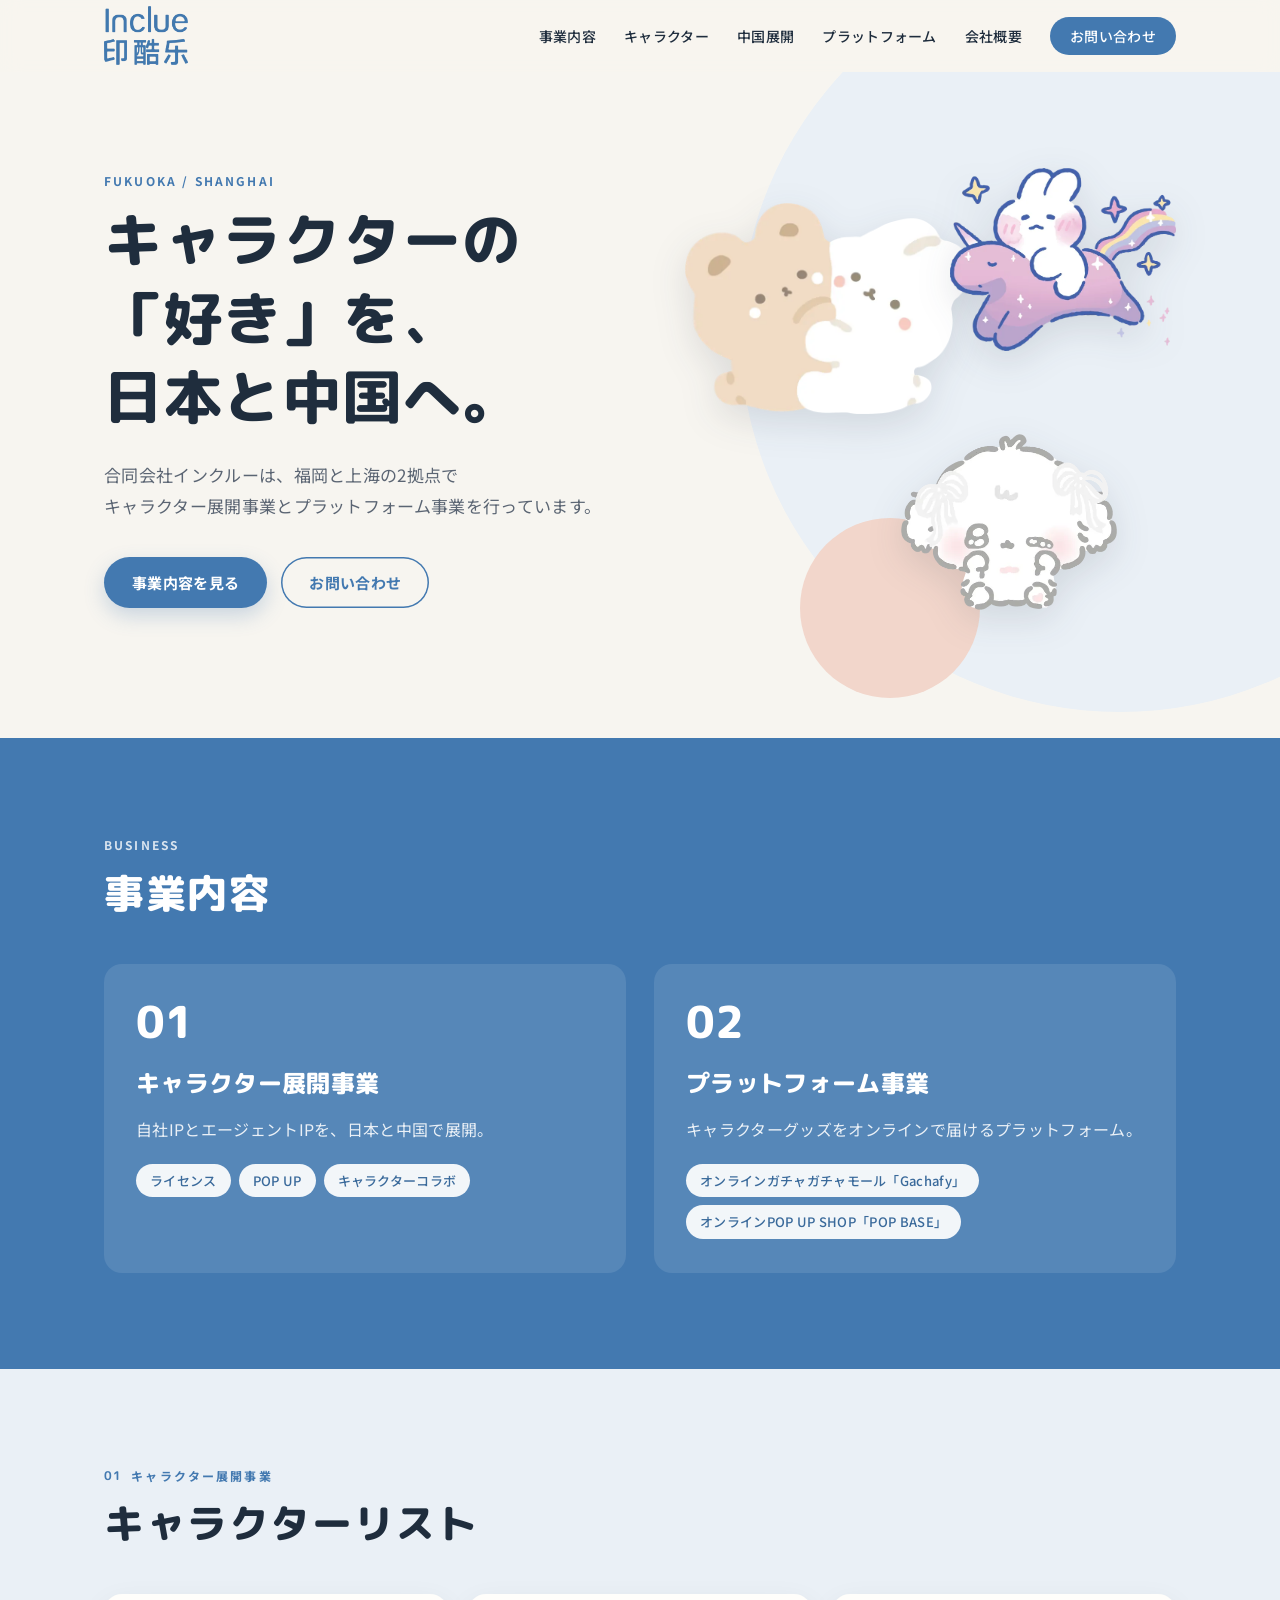
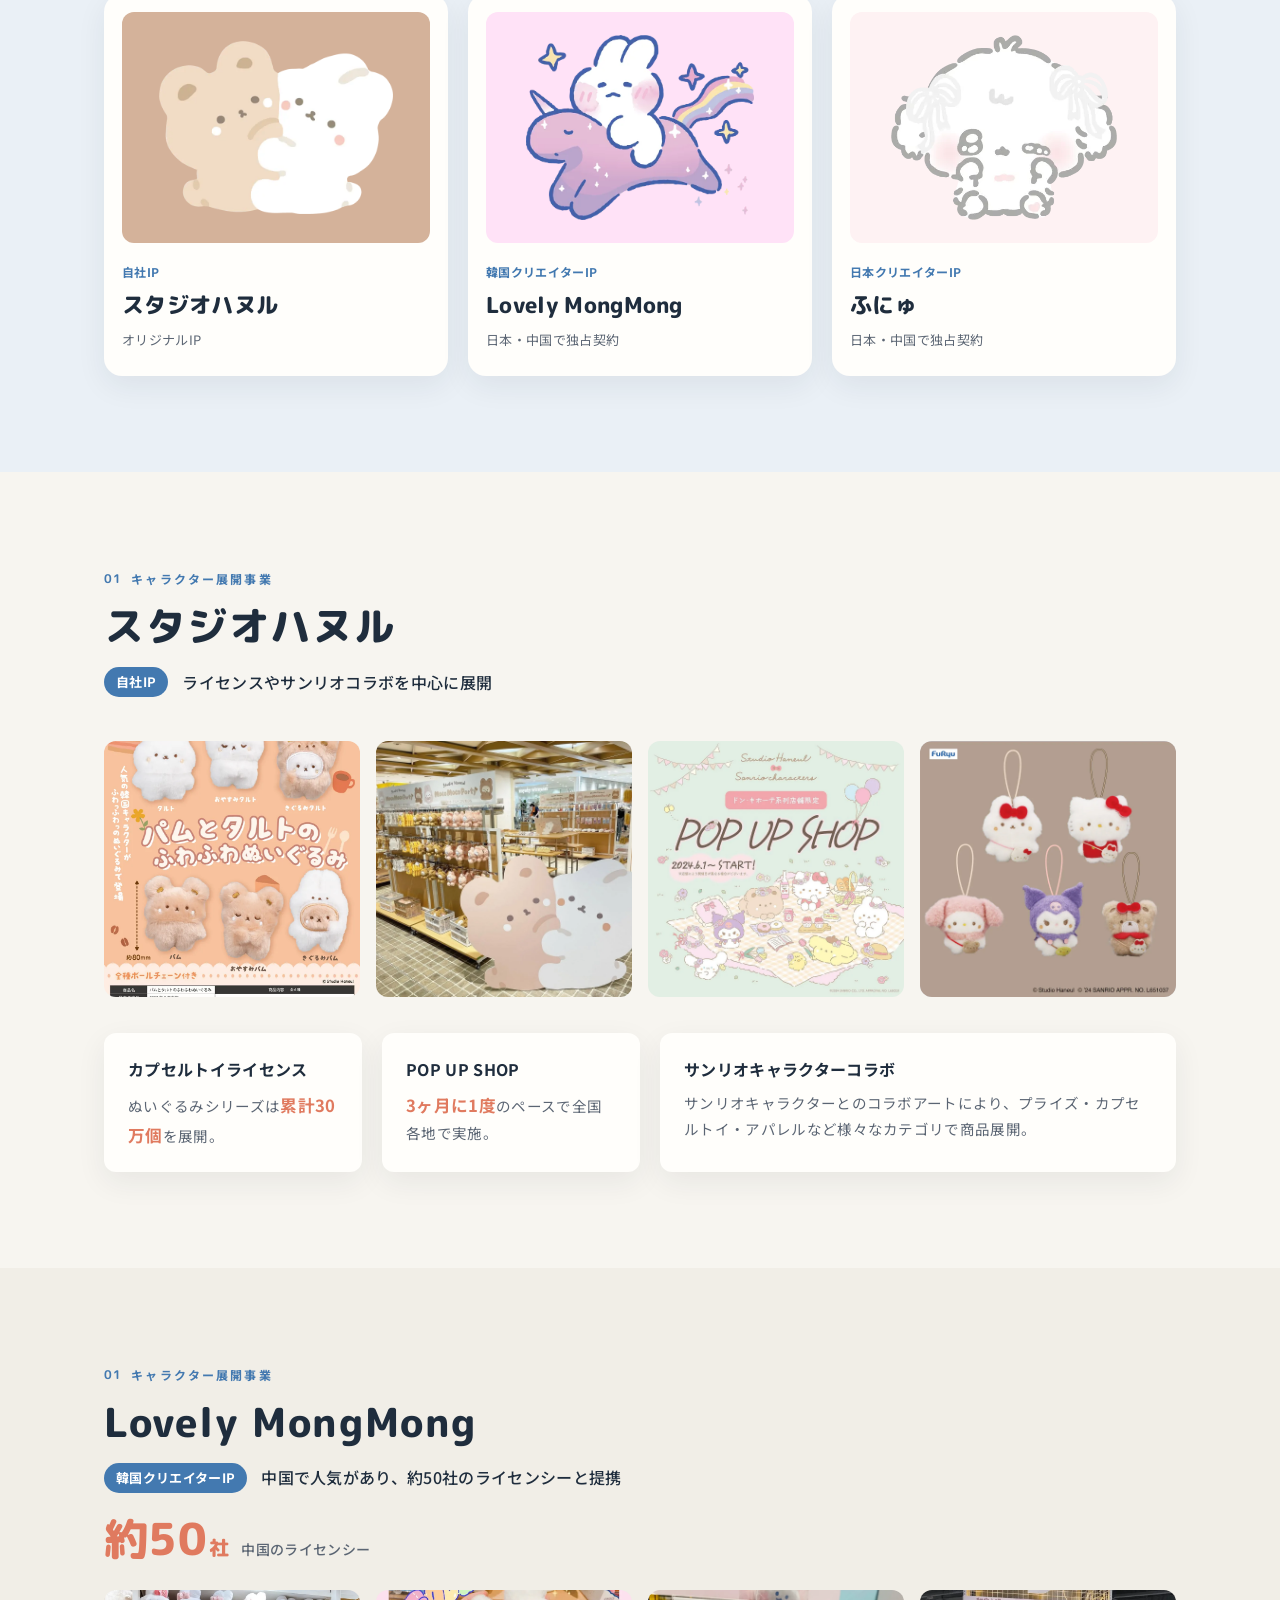
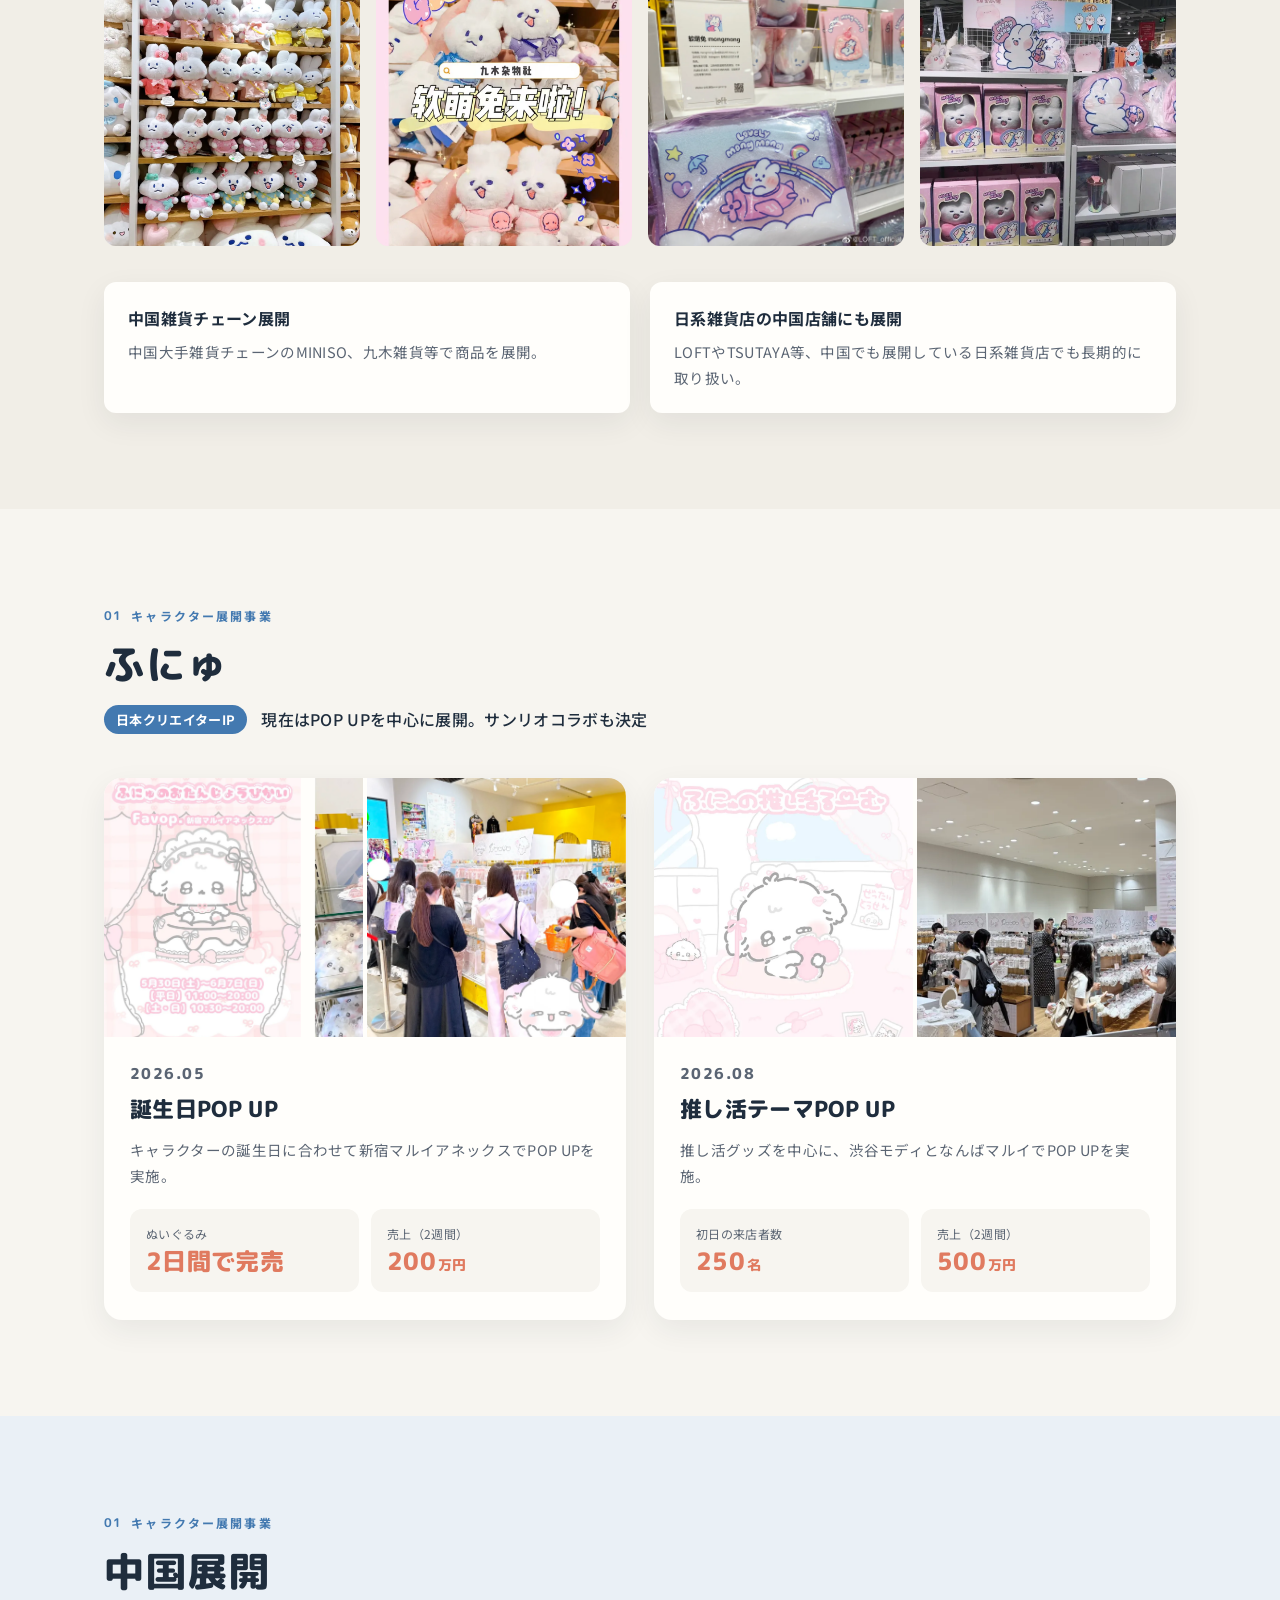
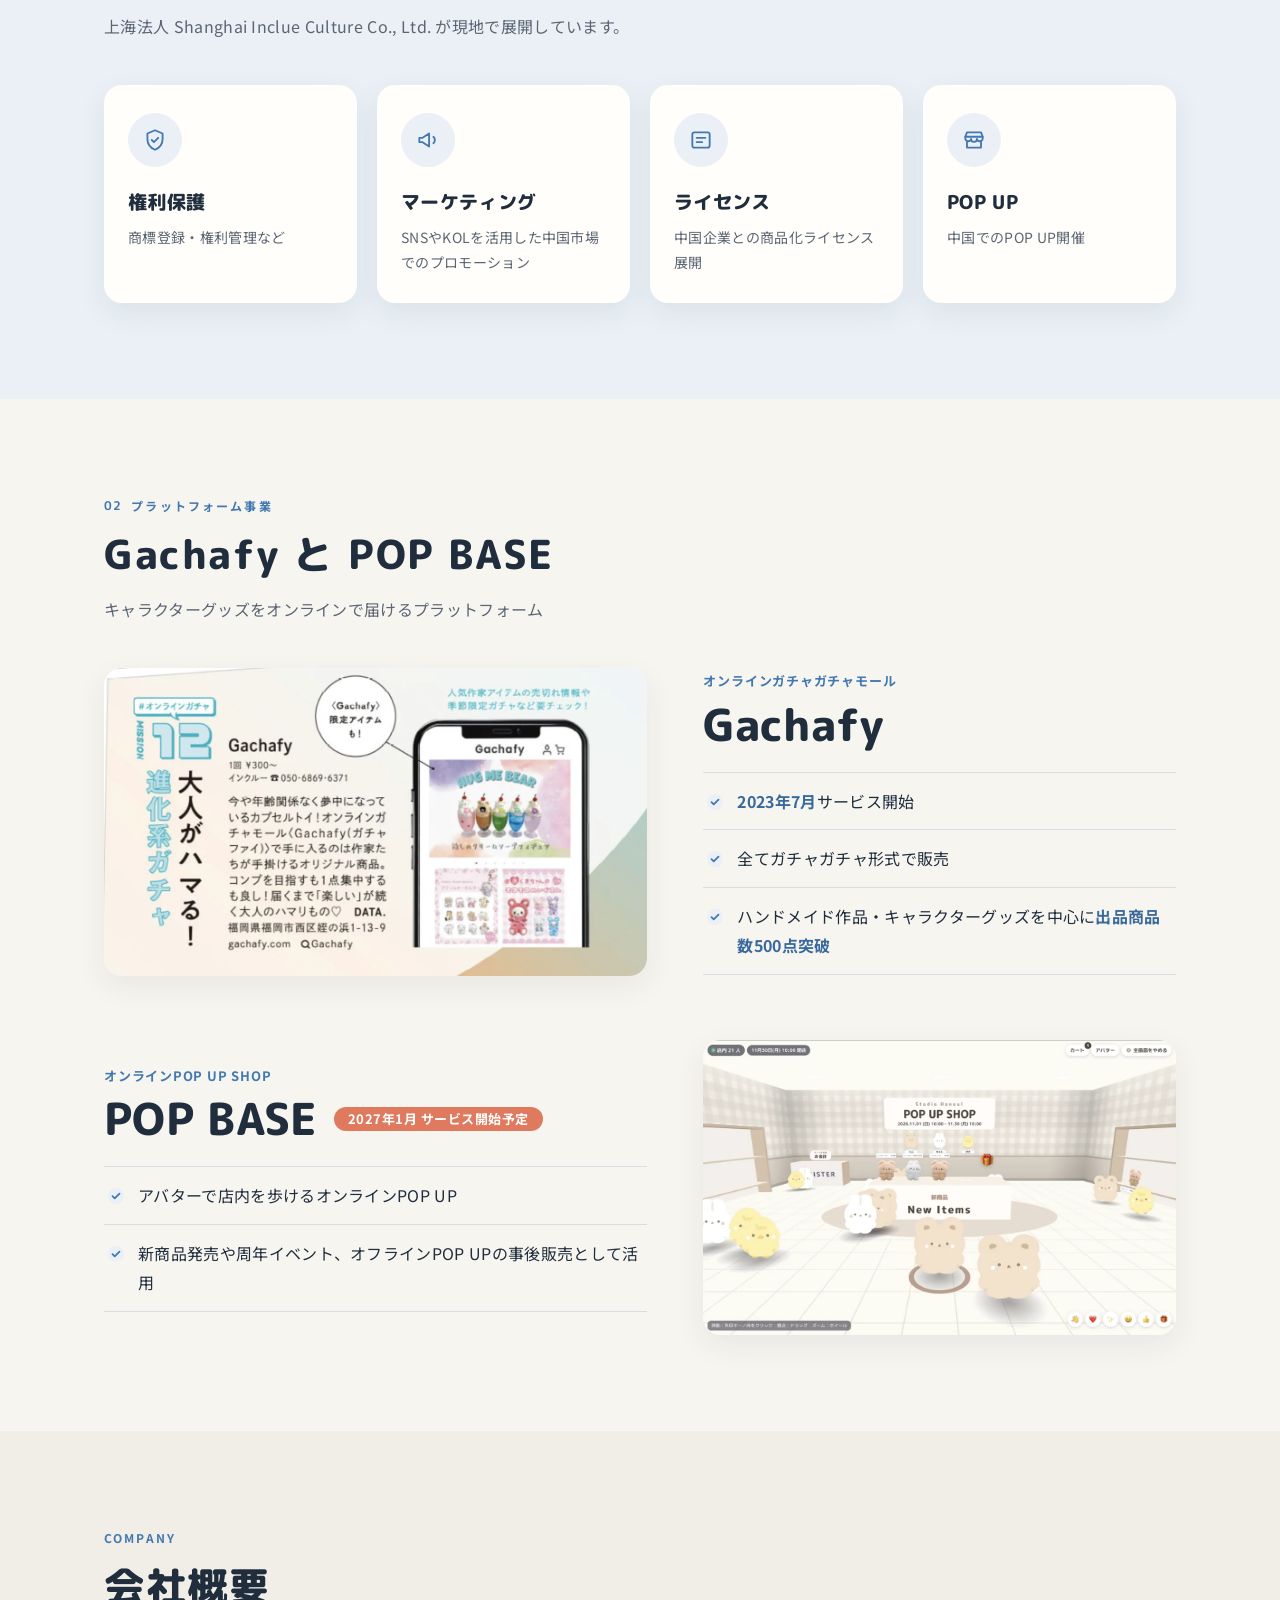
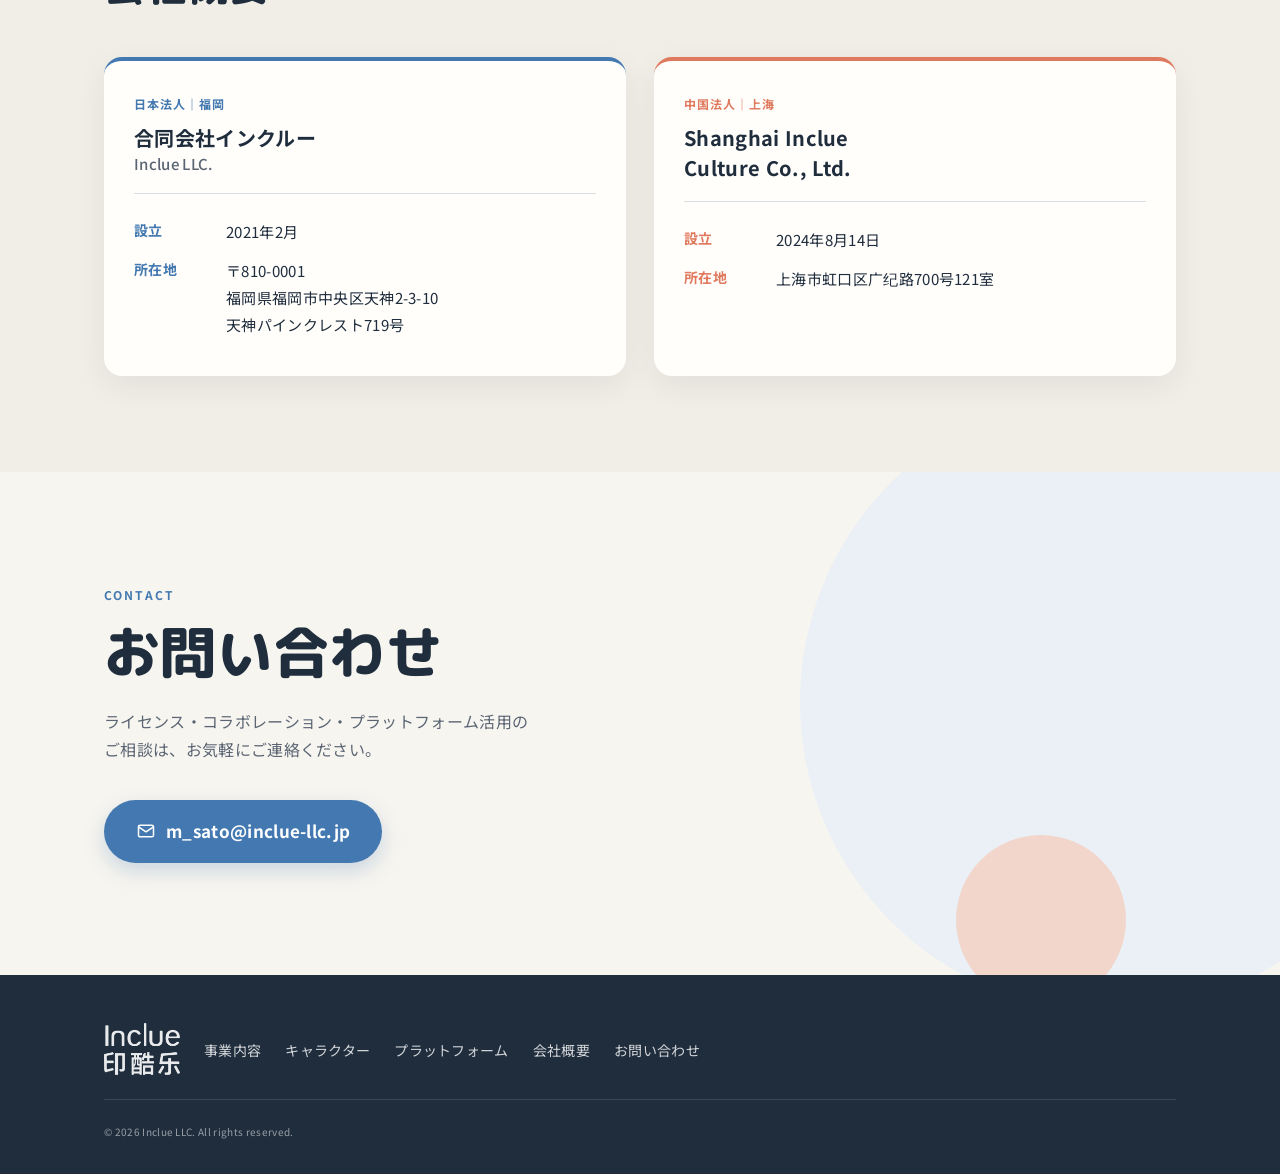
==== index.html @ b7a0d16e "会社紹介資料をもとにコーポレートサイトを作成 Co-Authored-By: Claude Opus 5.5 <noreply@anthropic.com> Claude-Session: https" ====
<!doctype html>
<html lang="ja" class="no-js">
<head>
  <meta charset="utf-8">
  <meta name="viewport" content="width=device-width, initial-scale=1">
  <title>合同会社インクルー｜Inclue LLC.</title>
  <meta name="description" content="合同会社インクルー（Inclue LLC.）は福岡と上海の2拠点で、キャラクター展開事業とプラットフォーム事業を行っています。自社IP・エージェントIPのライセンス、POP UP、キャラクターコラボ、オンラインガチャガチャモール「Gachafy」、オンラインPOP UP SHOP「POP BASE」。">
  <meta property="og:type" content="website">
  <meta property="og:title" content="合同会社インクルー｜Inclue LLC.">
  <meta property="og:description" content="福岡と上海の2拠点で、キャラクター展開事業とプラットフォーム事業を行っています。">
  <meta property="og:image" content="assets/img/ogp.jpg">
  <meta name="twitter:card" content="summary_large_image">
  <meta name="theme-color" content="#4379B0">
  <link rel="icon" href="assets/img/favicon.svg" type="image/svg+xml">
  <link rel="apple-touch-icon" href="assets/img/apple-touch-icon.png">
  <link rel="preconnect" href="https://fonts.googleapis.com">
  <link rel="preconnect" href="https://fonts.gstatic.com" crossorigin>
  <link href="https://fonts.googleapis.com/css2?family=M+PLUS+Rounded+1c:wght@500;700;800&family=Noto+Sans+JP:wght@400;500;700&display=swap" rel="stylesheet">
  <link rel="stylesheet" href="assets/css/style.css">
</head>
<body>
  <a class="skip-link" href="#main">本文へスキップ</a>

  <header class="site-header" id="top">
    <div class="container header-inner">
      <a class="brand" href="#top" aria-label="合同会社インクルー トップへ">
        <img src="assets/img/logo.webp" alt="Inclue 印酷乐" width="120" height="83">
      </a>
      <button class="nav-toggle" aria-expanded="false" aria-controls="global-nav">
        <span class="nav-toggle-bar"></span><span class="nav-toggle-bar"></span>
        <span class="visually-hidden">メニュー</span>
      </button>
      <nav class="global-nav" id="global-nav" aria-label="メインメニュー">
        <ul>
          <li><a href="#business">事業内容</a></li>
          <li><a href="#characters">キャラクター</a></li>
          <li><a href="#china">中国展開</a></li>
          <li><a href="#platform">プラットフォーム</a></li>
          <li><a href="#company">会社概要</a></li>
          <li><a class="nav-cta" href="#contact">お問い合わせ</a></li>
        </ul>
      </nav>
    </div>
  </header>

  <main id="main">
    <!-- Hero -->
    <section class="hero">
      <div class="hero-deco" aria-hidden="true">
        <span class="circle circle-lg"></span>
        <span class="circle circle-sm"></span>
      </div>
      <div class="container hero-inner">
        <div class="hero-text">
          <p class="eyebrow">FUKUOKA / SHANGHAI</p>
          <h1 class="hero-title">
            <span class="nowrap">キャラクターの</span><span class="nowrap">「好き」を、</span><br><span class="nowrap">日本と中国へ。</span>
          </h1>
          <p class="hero-lead">
            合同会社インクルーは、福岡と上海の2拠点で<br class="pc-only">
            キャラクター展開事業とプラットフォーム事業を行っています。
          </p>
          <div class="hero-actions">
            <a class="btn btn-primary" href="#business">事業内容を見る</a>
            <a class="btn btn-ghost" href="#contact">お問い合わせ</a>
          </div>
        </div>
        <div class="hero-visual" aria-hidden="true">
          <img class="hero-chara hero-chara-1" src="assets/img/chara-hanuru.webp" alt="" width="600" height="444">
          <img class="hero-chara hero-chara-2" src="assets/img/chara-mongmong.webp" alt="" width="600" height="487">
          <img class="hero-chara hero-chara-3" src="assets/img/chara-funyu.webp" alt="" width="425" height="346">
        </div>
      </div>
    </section>

    <!-- Business -->
    <section class="section section-blue" id="business">
      <div class="container">
        <div class="section-head">
          <p class="eyebrow eyebrow-light">BUSINESS</p>
          <h2 class="section-title">事業内容</h2>
        </div>
        <div class="business-grid">
          <a class="business-card reveal" href="#characters">
            <span class="business-num">01</span>
            <h3>キャラクター展開事業</h3>
            <p>自社IPとエージェントIPを、日本と中国で展開。</p>
            <ul class="tag-list">
              <li>ライセンス</li><li>POP UP</li><li>キャラクターコラボ</li>
            </ul>
          </a>
          <a class="business-card reveal" href="#platform">
            <span class="business-num">02</span>
            <h3>プラットフォーム事業</h3>
            <p>キャラクターグッズをオンラインで届けるプラットフォーム。</p>
            <ul class="tag-list">
              <li>オンラインガチャガチャモール「Gachafy」</li>
              <li>オンラインPOP UP SHOP「POP BASE」</li>
            </ul>
          </a>
        </div>
      </div>
    </section>

    <!-- Characters -->
    <section class="section section-tint" id="characters">
      <div class="container">
        <div class="section-head">
          <p class="eyebrow"><span>01</span>キャラクター展開事業</p>
          <h2 class="section-title">キャラクターリスト</h2>
        </div>
        <ul class="chara-list">
          <li class="chara-card reveal">
            <a href="#hanuru">
              <div class="chara-thumb chara-thumb-hanuru"><img src="assets/img/chara-hanuru.webp" alt="スタジオハヌルのキャラクター" loading="lazy" width="600" height="444"></div>
              <p class="chara-type">自社IP</p>
              <h3>スタジオハヌル</h3>
              <p class="chara-note">オリジナルIP</p>
            </a>
          </li>
          <li class="chara-card reveal">
            <a href="#mongmong">
              <div class="chara-thumb chara-thumb-mongmong"><img src="assets/img/chara-mongmong.webp" alt="Lovely MongMongのキャラクター" loading="lazy" width="600" height="487"></div>
              <p class="chara-type">韓国クリエイターIP</p>
              <h3>Lovely MongMong</h3>
              <p class="chara-note">日本・中国で独占契約</p>
            </a>
          </li>
          <li class="chara-card reveal">
            <a href="#funyu">
              <div class="chara-thumb chara-thumb-funyu"><img src="assets/img/chara-funyu.webp" alt="ふにゅのキャラクター" loading="lazy" width="425" height="346"></div>
              <p class="chara-type">日本クリエイターIP</p>
              <h3>ふにゅ</h3>
              <p class="chara-note">日本・中国で独占契約</p>
            </a>
          </li>
        </ul>
      </div>
    </section>

    <!-- Studio Hanuru -->
    <section class="section" id="hanuru">
      <div class="container">
        <div class="ip-head">
          <p class="eyebrow"><span>01</span>キャラクター展開事業</p>
          <h2 class="section-title">スタジオハヌル</h2>
          <p class="ip-sub"><span class="ip-badge">自社IP</span>ライセンスやサンリオコラボを中心に展開</p>
        </div>
        <div class="gallery gallery-4">
          <figure class="reveal"><img src="assets/img/hanuru-capsule.webp" alt="スタジオハヌルのカプセルトイ「バムとタルトのふわふわぬいぐるみ」" loading="lazy" width="848" height="1200"></figure>
          <figure class="reveal"><img src="assets/img/hanuru-shop.webp" alt="スタジオハヌルのショップ店頭" loading="lazy" width="1080" height="1080"></figure>
          <figure class="reveal"><img src="assets/img/hanuru-popup.webp" alt="スタジオハヌル POP UP SHOP の告知ビジュアル" loading="lazy" width="1080" height="1080"></figure>
          <figure class="reveal"><img src="assets/img/hanuru-sanrio.webp" alt="サンリオキャラクターとのコラボ マスコット" loading="lazy" width="1080" height="1080"></figure>
        </div>
        <div class="point-grid point-grid-3">
          <div class="point reveal">
            <h3>カプセルトイライセンス</h3>
            <p>ぬいぐるみシリーズは<strong class="num">累計30万個</strong>を展開。</p>
          </div>
          <div class="point reveal">
            <h3>POP UP SHOP</h3>
            <p><strong class="num">3ヶ月に1度</strong>のペースで全国各地で実施。</p>
          </div>
          <div class="point reveal">
            <h3>サンリオキャラクターコラボ</h3>
            <p>サンリオキャラクターとのコラボアートにより、プライズ・カプセルトイ・アパレルなど様々なカテゴリで商品展開。</p>
          </div>
        </div>
      </div>
    </section>

    <!-- Lovely MongMong -->
    <section class="section section-soft" id="mongmong">
      <div class="container">
        <div class="ip-head">
          <p class="eyebrow"><span>01</span>キャラクター展開事業</p>
          <h2 class="section-title">Lovely MongMong</h2>
          <p class="ip-sub"><span class="ip-badge">韓国クリエイターIP</span>中国で人気があり、約50社のライセンシーと提携</p>
        </div>
        <div class="stat-row reveal">
          <div class="stat"><span class="stat-num">約50<small>社</small></span><span class="stat-label">中国のライセンシー</span></div>
        </div>
        <div class="gallery gallery-4">
          <figure class="reveal"><img src="assets/img/mongmong-miniso.webp" alt="Lovely MongMongのぬいぐるみが並ぶ中国の雑貨チェーン店頭" loading="lazy" width="900" height="1200"></figure>
          <figure class="reveal"><img src="assets/img/mongmong-kkv.webp" alt="九木雑貨でのLovely MongMong販促ビジュアル" loading="lazy" width="899" height="1200"></figure>
          <figure class="reveal"><img src="assets/img/mongmong-loft.webp" alt="日系雑貨店の中国店舗でのLovely MongMong商品" loading="lazy" width="1080" height="1080"></figure>
          <figure class="reveal"><img src="assets/img/mongmong-store.webp" alt="Lovely MongMongの商品棚" loading="lazy" width="1200" height="900"></figure>
        </div>
        <div class="point-grid point-grid-2">
          <div class="point reveal">
            <h3>中国雑貨チェーン展開</h3>
            <p>中国大手雑貨チェーンのMINISO、九木雑貨等で商品を展開。</p>
          </div>
          <div class="point reveal">
            <h3>日系雑貨店の中国店舗にも展開</h3>
            <p>LOFTやTSUTAYA等、中国でも展開している日系雑貨店でも長期的に取り扱い。</p>
          </div>
        </div>
      </div>
    </section>

    <!-- Funyu -->
    <section class="section" id="funyu">
      <div class="container">
        <div class="ip-head">
          <p class="eyebrow"><span>01</span>キャラクター展開事業</p>
          <h2 class="section-title">ふにゅ</h2>
          <p class="ip-sub"><span class="ip-badge">日本クリエイターIP</span>現在はPOP UPを中心に展開。サンリオコラボも決定</p>
        </div>
        <div class="event-list">
          <article class="event reveal">
            <div class="event-media">
              <img src="assets/img/funyu-birthday.webp" alt="ふにゅ 誕生日POP UPのビジュアル" loading="lazy" width="1117" height="1200">
              <img src="assets/img/funyu-popup-1.webp" alt="新宿マルイアネックスでのPOP UPの様子" loading="lazy" width="1102" height="1129">
            </div>
            <div class="event-body">
              <p class="event-date">2026.05</p>
              <h3>誕生日POP UP</h3>
              <p>キャラクターの誕生日に合わせて新宿マルイアネックスでPOP UPを実施。</p>
              <dl class="event-stats">
                <div><dt>ぬいぐるみ</dt><dd>2日間で完売</dd></div>
                <div><dt>売上（2週間）</dt><dd>200<small>万円</small></dd></div>
              </dl>
            </div>
          </article>
          <article class="event reveal">
            <div class="event-media">
              <img src="assets/img/funyu-oshikatsu.webp" alt="ふにゅ 推し活テーマPOP UPのビジュアル" loading="lazy" width="848" height="1200">
              <img src="assets/img/funyu-popup-2.webp" alt="推し活テーマPOP UPの会場の様子" loading="lazy" width="1200" height="675">
            </div>
            <div class="event-body">
              <p class="event-date">2026.08</p>
              <h3>推し活テーマPOP UP</h3>
              <p>推し活グッズを中心に、渋谷モディとなんばマルイでPOP UPを実施。</p>
              <dl class="event-stats">
                <div><dt>初日の来店者数</dt><dd>250<small>名</small></dd></div>
                <div><dt>売上（2週間）</dt><dd>500<small>万円</small></dd></div>
              </dl>
            </div>
          </article>
        </div>
      </div>
    </section>

    <!-- China -->
    <section class="section section-tint" id="china">
      <div class="container">
        <div class="section-head">
          <p class="eyebrow"><span>01</span>キャラクター展開事業</p>
          <h2 class="section-title">中国展開</h2>
          <p class="section-lead">上海法人 Shanghai Inclue Culture Co., Ltd. が現地で展開しています。</p>
        </div>
        <ol class="china-grid">
          <li class="china-card reveal">
            <span class="china-icon" aria-hidden="true">
              <svg viewBox="0 0 24 24"><path d="M12 3l7 3v5c0 4.5-3 8.3-7 10-4-1.7-7-5.5-7-10V6l7-3z"/><path d="M9 12l2 2 4-4"/></svg>
            </span>
            <h3>権利保護</h3>
            <p>商標登録・権利管理など</p>
          </li>
          <li class="china-card reveal">
            <span class="china-icon" aria-hidden="true">
              <svg viewBox="0 0 24 24"><path d="M4 10v4h3l6 4V6L7 10H4z"/><path d="M17 9a4 4 0 010 6"/></svg>
            </span>
            <h3>マーケティング</h3>
            <p>SNSやKOLを活用した中国市場でのプロモーション</p>
          </li>
          <li class="china-card reveal">
            <span class="china-icon" aria-hidden="true">
              <svg viewBox="0 0 24 24"><rect x="4" y="5" width="16" height="14" rx="2"/><path d="M8 10h8M8 14h5"/></svg>
            </span>
            <h3>ライセンス</h3>
            <p>中国企業との商品化ライセンス展開</p>
          </li>
          <li class="china-card reveal">
            <span class="china-icon" aria-hidden="true">
              <svg viewBox="0 0 24 24"><path d="M4 9l1.5-4h13L20 9"/><path d="M4 9h16v2a2.7 2.7 0 01-5.3 0 2.7 2.7 0 01-5.4 0A2.7 2.7 0 014 11V9z"/><path d="M5.5 13v6h13v-6"/></svg>
            </span>
            <h3>POP UP</h3>
            <p>中国でのPOP UP開催</p>
          </li>
        </ol>
      </div>
    </section>

    <!-- Platform -->
    <section class="section" id="platform">
      <div class="container">
        <div class="section-head">
          <p class="eyebrow"><span>02</span>プラットフォーム事業</p>
          <h2 class="section-title">Gachafy と POP BASE</h2>
          <p class="section-lead">キャラクターグッズをオンラインで届けるプラットフォーム</p>
        </div>

        <article class="platform reveal">
          <div class="platform-media">
            <img src="assets/img/gachafy.webp" alt="オンラインガチャガチャモール Gachafy の紹介ビジュアル" loading="lazy" width="1200" height="681">
          </div>
          <div class="platform-body">
            <p class="platform-kind">オンラインガチャガチャモール</p>
            <h3 class="platform-name">Gachafy</h3>
            <ul class="check-list">
              <li><strong>2023年7月</strong>サービス開始</li>
              <li>全てガチャガチャ形式で販売</li>
              <li>ハンドメイド作品・キャラクターグッズを中心に<strong>出品商品数500点突破</strong></li>
            </ul>
          </div>
        </article>

        <article class="platform platform-reverse reveal">
          <div class="platform-media">
            <img src="assets/img/popbase.webp" alt="オンラインPOP UP SHOP POP BASE の店内イメージ" loading="lazy" width="1200" height="750">
          </div>
          <div class="platform-body">
            <p class="platform-kind">オンラインPOP UP SHOP</p>
            <h3 class="platform-name">POP BASE <span class="soon">2027年1月 サービス開始予定</span></h3>
            <ul class="check-list">
              <li>アバターで店内を歩けるオンラインPOP UP</li>
              <li>新商品発売や周年イベント、オフラインPOP UPの事後販売として活用</li>
            </ul>
          </div>
        </article>
      </div>
    </section>

    <!-- Company -->
    <section class="section section-soft" id="company">
      <div class="container">
        <div class="section-head">
          <p class="eyebrow">COMPANY</p>
          <h2 class="section-title">会社概要</h2>
        </div>
        <div class="company-grid">
          <div class="company-card reveal">
            <p class="company-region">日本法人｜福岡</p>
            <h3>合同会社インクルー<span>Inclue LLC.</span></h3>
            <dl class="company-dl">
              <div><dt>設立</dt><dd>2021年2月</dd></div>
              <div><dt>所在地</dt><dd>〒810-0001<br>福岡県福岡市中央区天神2-3-10<br>天神パインクレスト719号</dd></div>
            </dl>
          </div>
          <div class="company-card company-card-accent reveal">
            <p class="company-region">中国法人｜上海</p>
            <h3>Shanghai Inclue<br>Culture Co., Ltd.</h3>
            <dl class="company-dl">
              <div><dt>設立</dt><dd>2024年8月14日</dd></div>
              <div><dt>所在地</dt><dd lang="zh-CN">上海市虹口区广纪路700号121室</dd></div>
            </dl>
          </div>
        </div>
      </div>
    </section>

    <!-- Contact -->
    <section class="contact" id="contact">
      <div class="contact-deco" aria-hidden="true">
        <span class="circle circle-lg"></span>
        <span class="circle circle-sm"></span>
      </div>
      <div class="container contact-inner">
        <p class="eyebrow">CONTACT</p>
        <h2 class="contact-title">お問い合わせ</h2>
        <p class="contact-lead">ライセンス・コラボレーション・プラットフォーム活用の<br class="pc-only">ご相談は、お気軽にご連絡ください。</p>
        <a class="btn btn-primary btn-lg" href="mailto:m_sato@inclue-llc.jp">
          <svg viewBox="0 0 24 24" aria-hidden="true"><rect x="3" y="5" width="18" height="14" rx="2"/><path d="M3 7l9 6 9-6"/></svg>
          m_sato@inclue-llc.jp
        </a>
      </div>
    </section>
  </main>

  <footer class="site-footer">
    <div class="container footer-inner">
      <img src="assets/img/logo.webp" alt="Inclue 印酷乐" width="96" height="66" loading="lazy">
      <nav aria-label="フッターメニュー">
        <ul>
          <li><a href="#business">事業内容</a></li>
          <li><a href="#characters">キャラクター</a></li>
          <li><a href="#platform">プラットフォーム</a></li>
          <li><a href="#company">会社概要</a></li>
          <li><a href="#contact">お問い合わせ</a></li>
        </ul>
      </nav>
      <p class="copyright"><small>&copy; <span id="year">2026</span> Inclue LLC. All rights reserved.</small></p>
    </div>
  </footer>

  <script src="assets/js/main.js" defer></script>
</body>
</html>
---- assets/css/style.css ----
/* =========================================================
   Inclue LLC. — corporate site
   Palette & type follow the company profile deck
   ========================================================= */
:root {
  --c-ink: #1F2D3D;
  --c-sub: #5B6573;
  --c-blue: #4379B0;
  --c-blue-dark: #3A6A9B;
  --c-bg: #F7F5F0;
  --c-card: #FFFEFB;
  --c-tint: #EAF0F6;
  --c-line: #D9DEE5;
  --c-coral: #E07A5F;
  --c-peach: #F2D6CB;

  --font-body: "Noto Sans JP", "Hiragino Sans", "Hiragino Kaku Gothic ProN", Meiryo, sans-serif;
  --font-round: "M PLUS Rounded 1c", "Hiragino Maru Gothic ProN", var(--font-body);

  --radius: 18px;
  --radius-sm: 12px;
  --shadow: 0 10px 30px rgba(31, 45, 61, .07);
  --header-h: 72px;
  --container: 1120px;
}

*, *::before, *::after { box-sizing: border-box; }
html { scroll-behavior: smooth; scroll-padding-top: var(--header-h); -webkit-text-size-adjust: 100%; }
body {
  margin: 0;
  font-family: var(--font-body);
  color: var(--c-ink);
  background: var(--c-bg);
  line-height: 1.8;
  font-size: 16px;
  letter-spacing: .02em;
  overflow-x: hidden;
}
img { max-width: 100%; height: auto; display: block; }
a { color: inherit; }
ul, ol { list-style: none; margin: 0; padding: 0; }
h1, h2, h3, p, dl, dd, figure { margin: 0; }

.container { width: 100%; max-width: var(--container); margin: 0 auto; padding: 0 24px; }
.visually-hidden { position: absolute; width: 1px; height: 1px; overflow: hidden; clip: rect(0 0 0 0); white-space: nowrap; }
.skip-link { position: absolute; left: 16px; top: -48px; background: var(--c-ink); color: #fff; padding: 8px 14px; border-radius: 8px; z-index: 100; }
.skip-link:focus { top: 12px; }
:focus-visible { outline: 3px solid var(--c-coral); outline-offset: 3px; border-radius: 4px; }
.pc-only { display: none; }
.nowrap { display: inline-block; }
@media (min-width: 768px) { .pc-only { display: inline; } }

/* ---------- Header ---------- */
.site-header {
  position: sticky; top: 0; z-index: 50;
  height: var(--header-h);
  background: rgba(247, 245, 240, .88);
  backdrop-filter: saturate(1.4) blur(10px);
  -webkit-backdrop-filter: saturate(1.4) blur(10px);
  border-bottom: 1px solid transparent;
  transition: border-color .2s;
}
.site-header.is-scrolled { border-bottom-color: var(--c-line); }
.header-inner { display: flex; align-items: center; justify-content: space-between; height: 100%; }
.brand img { width: 84px; height: auto; }

.global-nav ul { display: flex; align-items: center; gap: 28px; }
.global-nav a {
  text-decoration: none; font-size: 14px; font-weight: 500; color: var(--c-ink);
  padding: 6px 0; position: relative;
}
.global-nav a:not(.nav-cta)::after {
  content: ""; position: absolute; left: 0; right: 0; bottom: 0; height: 2px;
  background: var(--c-blue); transform: scaleX(0); transform-origin: left; transition: transform .25s;
}
.global-nav a:not(.nav-cta):hover::after { transform: scaleX(1); }
.nav-cta {
  background: var(--c-blue); color: #fff !important; padding: 9px 20px !important; border-radius: 999px;
  transition: background .2s;
}
.nav-cta:hover { background: var(--c-blue-dark); }

.nav-toggle { display: none; }

@media (max-width: 900px) {
  .nav-toggle {
    display: inline-flex; flex-direction: column; justify-content: center; gap: 6px;
    width: 44px; height: 44px; padding: 0 10px; border: 0; background: transparent; cursor: pointer;
  }
  .nav-toggle-bar { display: block; height: 2px; background: var(--c-ink); border-radius: 2px; transition: transform .25s; }
  .nav-toggle[aria-expanded="true"] .nav-toggle-bar:nth-child(1) { transform: translateY(4px) rotate(45deg); }
  .nav-toggle[aria-expanded="true"] .nav-toggle-bar:nth-child(2) { transform: translateY(-4px) rotate(-45deg); }

  .global-nav {
    position: fixed; inset: var(--header-h) 0 auto 0;
    background: var(--c-bg); border-bottom: 1px solid var(--c-line);
    padding: 8px 24px 24px;
    transform: translateY(-8px); opacity: 0; visibility: hidden;
    transition: opacity .2s, transform .2s, visibility .2s;
  }
  .global-nav.is-open { transform: none; opacity: 1; visibility: visible; }
  .global-nav ul { flex-direction: column; align-items: stretch; gap: 0; }
  .global-nav li a { display: block; padding: 14px 0; border-bottom: 1px solid var(--c-line); font-size: 15px; }
  .global-nav li:last-child a { margin-top: 16px; border-bottom: 0; text-align: center; }
}

/* ---------- Buttons ---------- */
.btn {
  display: inline-flex; align-items: center; justify-content: center; gap: 10px;
  min-height: 48px; padding: 12px 28px; border-radius: 999px;
  font-weight: 700; font-size: 15px; text-decoration: none;
  transition: background .2s, color .2s, transform .2s, box-shadow .2s;
}
.btn svg { width: 20px; height: 20px; fill: none; stroke: currentColor; stroke-width: 1.8; stroke-linejoin: round; }
.btn-primary { background: var(--c-blue); color: #fff; box-shadow: 0 8px 20px rgba(67, 121, 176, .25); }
.btn-primary:hover { background: var(--c-blue-dark); transform: translateY(-2px); }
.btn-ghost { background: transparent; color: var(--c-blue); box-shadow: inset 0 0 0 1.5px var(--c-blue); }
.btn-ghost:hover { background: var(--c-blue); color: #fff; }
.btn-lg { font-size: 17px; padding: 16px 32px; word-break: break-all; }

/* ---------- Common section ---------- */
.section { padding: 96px 0; }
.section-tint { background: var(--c-tint); }
.section-soft { background: #F1EEE7; }
.section-blue { background: var(--c-blue); color: #fff; }
.section-head, .ip-head { margin-bottom: 44px; }
.eyebrow {
  font-size: 12px; font-weight: 700; letter-spacing: .18em; color: var(--c-blue);
  display: flex; align-items: center; gap: 10px; margin-bottom: 10px;
}
.eyebrow span { font-family: var(--font-round); letter-spacing: .05em; }
.eyebrow-light { color: rgba(255, 255, 255, .8); }
.section-title {
  font-family: var(--font-round); font-weight: 800;
  font-size: clamp(28px, 4.2vw, 40px); line-height: 1.35; letter-spacing: .04em;
}
.section-lead { margin-top: 14px; color: var(--c-sub); font-size: 16px; }
.ip-sub { margin-top: 14px; display: flex; flex-wrap: wrap; align-items: center; gap: 8px 14px; font-weight: 500; }
.ip-badge {
  display: inline-block; padding: 3px 12px; border-radius: 999px; font-size: 13px; font-weight: 700;
  background: var(--c-blue); color: #fff;
}

/* reveal on scroll */
.reveal { opacity: 0; transform: translateY(18px); transition: opacity .7s ease, transform .7s ease; }
.reveal.is-visible { opacity: 1; transform: none; }
@media (prefers-reduced-motion: reduce) {
  html { scroll-behavior: auto; }
  .reveal { opacity: 1; transform: none; transition: none; }
  .hero-chara { animation: none !important; }
}
.no-js .reveal { opacity: 1; transform: none; }

/* ---------- Hero ---------- */
.hero { position: relative; overflow: hidden; padding: 64px 0 96px; }
.hero-deco .circle, .contact-deco .circle { position: absolute; border-radius: 50%; pointer-events: none; }
.hero-deco .circle-lg {
  width: min(78vw, 760px); aspect-ratio: 1; right: max(-18vw, -220px); top: -120px; background: var(--c-tint);
}
.hero-deco .circle-sm {
  width: min(22vw, 180px); aspect-ratio: 1; right: max(18vw, 300px); bottom: 40px; background: var(--c-peach);
}
.hero-inner { position: relative; display: grid; gap: 40px; align-items: center; }
@media (min-width: 900px) {
  .hero { padding: 96px 0 128px; }
  .hero-inner { grid-template-columns: 1.1fr 1fr; }
}
.hero-title {
  font-family: var(--font-round); font-weight: 800;
  font-size: clamp(32px, 5.6vw, 58px); line-height: 1.35; letter-spacing: .03em; margin-bottom: 24px;
}
.hero-lead { color: var(--c-sub); font-size: clamp(15px, 1.6vw, 17px); margin-bottom: 36px; }
.hero-actions { display: flex; flex-wrap: wrap; gap: 14px; }

.hero-visual { position: relative; aspect-ratio: 1 / .9; max-width: 520px; width: 100%; margin: 0 auto; }
.hero-chara { position: absolute; filter: drop-shadow(0 12px 18px rgba(31, 45, 61, .12)); animation: float 6s ease-in-out infinite; }
.hero-chara-1 { width: 58%; left: 0; top: 8%; }
.hero-chara-2 { width: 46%; right: 0; top: 0; animation-delay: -2s; }
.hero-chara-3 { width: 44%; right: 12%; bottom: 0; animation-delay: -4s; }
@keyframes float { 0%, 100% { transform: translateY(0); } 50% { transform: translateY(-10px); } }

/* ---------- Business ---------- */
.business-grid { display: grid; gap: 20px; }
@media (min-width: 768px) { .business-grid { grid-template-columns: 1fr 1fr; gap: 28px; } }
.business-card {
  display: block; text-decoration: none; color: #fff;
  background: rgba(255, 255, 255, .1); border-radius: var(--radius);
  padding: 36px 32px 34px;
  transition: background .25s, transform .25s;
}
.business-card:hover { background: rgba(255, 255, 255, .17); transform: translateY(-4px); }
.business-num { display: block; font-family: var(--font-round); font-weight: 800; font-size: 44px; line-height: 1; margin-bottom: 18px; }
.business-card h3 { font-family: var(--font-round); font-size: 24px; font-weight: 800; margin-bottom: 10px; }
.business-card p { color: rgba(255, 255, 255, .88); margin-bottom: 20px; }
.tag-list { display: flex; flex-wrap: wrap; gap: 8px; }
.tag-list li { font-size: 13px; padding: 5px 14px; border-radius: 999px; background: rgba(255, 255, 255, .92); color: var(--c-blue-dark); font-weight: 500; }

/* ---------- Character list ---------- */
.chara-list { display: grid; gap: 20px; }
@media (min-width: 640px) { .chara-list { grid-template-columns: repeat(3, 1fr); } }
.chara-card a {
  display: block; height: 100%; text-decoration: none; background: var(--c-card);
  border-radius: var(--radius); padding: 18px 18px 24px; box-shadow: var(--shadow);
  transition: transform .25s, box-shadow .25s;
}
.chara-card a:hover { transform: translateY(-6px); box-shadow: 0 16px 36px rgba(31, 45, 61, .12); }
.chara-thumb { aspect-ratio: 4 / 3; border-radius: var(--radius-sm); display: grid; place-items: center; overflow: hidden; margin-bottom: 18px; }
.chara-thumb img { width: 76%; height: 80%; object-fit: contain; transition: transform .35s; }
.chara-card a:hover .chara-thumb img { transform: scale(1.06) rotate(-2deg); }
.chara-thumb-hanuru { background: #D4B29A; }
.chara-thumb-mongmong { background: #FFE2F7; }
.chara-thumb-funyu { background: #FEF2F3; }
.chara-type { font-size: 12px; font-weight: 700; color: var(--c-blue); }
.chara-card h3 { font-family: var(--font-round); font-size: 22px; font-weight: 800; margin: 2px 0 4px; }
.chara-note { font-size: 13px; color: var(--c-sub); }

/* ---------- Gallery & points ---------- */
.gallery { display: grid; gap: 12px; margin-bottom: 36px; }
.gallery-4 { grid-template-columns: repeat(2, 1fr); }
@media (min-width: 768px) { .gallery-4 { grid-template-columns: repeat(4, 1fr); gap: 16px; } }
.gallery figure { aspect-ratio: 1; border-radius: var(--radius-sm); overflow: hidden; background: var(--c-line); }
.gallery img { width: 100%; height: 100%; object-fit: cover; transition: transform .5s; }
.gallery figure:hover img { transform: scale(1.05); }

.point-grid { display: grid; gap: 16px; }
@media (min-width: 768px) {
  .point-grid-3 { grid-template-columns: 1fr 1fr 2fr; gap: 20px; }
  .point-grid-2 { grid-template-columns: 1fr 1fr; gap: 20px; }
}
.point { background: var(--c-card); border-radius: var(--radius-sm); padding: 22px 24px; box-shadow: var(--shadow); }
.point h3 { font-size: 16px; font-weight: 700; margin-bottom: 6px; color: var(--c-ink); }
.point p { font-size: 14.5px; color: var(--c-sub); }
.point .num { color: var(--c-coral); font-size: 1.15em; font-weight: 700; }

.stat-row { margin: -20px 0 28px; }
.stat { display: inline-flex; align-items: baseline; gap: 12px; }
.stat-num { font-family: var(--font-round); font-weight: 800; font-size: 44px; line-height: 1; color: var(--c-coral); }
.stat-num small { font-size: 20px; margin-left: 2px; }
.stat-label { font-size: 14px; color: var(--c-sub); font-weight: 500; }

/* ---------- Events (Funyu) ---------- */
.event-list { display: grid; gap: 24px; }
@media (min-width: 900px) { .event-list { grid-template-columns: 1fr 1fr; gap: 28px; } }
.event { background: var(--c-card); border-radius: var(--radius); overflow: hidden; box-shadow: var(--shadow); display: flex; flex-direction: column; }
.event-media { display: grid; grid-template-columns: 1fr 1fr; gap: 4px; }
.event-media img { width: 100%; aspect-ratio: 1; object-fit: cover; }
.event-body { padding: 24px 26px 28px; }
.event-date { font-family: var(--font-round); font-weight: 800; color: var(--c-blue); font-size: 14px; letter-spacing: .1em; }
.event-body h3 { font-family: var(--font-round); font-size: 22px; font-weight: 800; margin: 2px 0 8px; }
.event-body > p { color: var(--c-sub); font-size: 14.5px; }
.event-stats { display: grid; grid-template-columns: 1fr 1fr; gap: 12px; margin-top: 20px; }
.event-stats > div { background: var(--c-bg); border-radius: var(--radius-sm); padding: 14px 16px; }
.event-stats dt { font-size: 12px; color: var(--c-sub); }
.event-stats dd { font-family: var(--font-round); font-weight: 800; font-size: clamp(18px, 4.6vw, 24px); word-break: keep-all; color: var(--c-coral); line-height: 1.4; }
.event-stats dd small { font-size: 14px; margin-left: 2px; }

/* ---------- China ---------- */
.china-grid { display: grid; gap: 16px; grid-template-columns: 1fr; }
@media (min-width: 560px) { .china-grid { grid-template-columns: 1fr 1fr; } }
@media (min-width: 960px) { .china-grid { grid-template-columns: repeat(4, 1fr); gap: 20px; } }
.china-card { background: var(--c-card); border-radius: var(--radius); padding: 28px 24px; box-shadow: var(--shadow); }
.china-icon {
  display: grid; place-items: center; width: 54px; height: 54px; border-radius: 50%;
  background: var(--c-tint); margin-bottom: 18px;
}
.china-icon svg { width: 26px; height: 26px; fill: none; stroke: var(--c-blue); stroke-width: 1.7; stroke-linecap: round; stroke-linejoin: round; }
.china-card h3 { font-family: var(--font-round); font-size: 19px; font-weight: 800; margin-bottom: 6px; }
.china-card p { font-size: 14px; color: var(--c-sub); }

/* ---------- Platform ---------- */
.platform { display: grid; gap: 28px; align-items: center; margin-bottom: 64px; }
.platform:last-child { margin-bottom: 0; }
@media (min-width: 900px) {
  .platform { grid-template-columns: 1.15fr 1fr; gap: 56px; }
  .platform-reverse .platform-media { order: 2; }
}
.platform-media { border-radius: var(--radius); overflow: hidden; box-shadow: var(--shadow); background: var(--c-card); }
.platform-kind { font-size: 13px; font-weight: 700; color: var(--c-blue); letter-spacing: .06em; }
.platform-name {
  font-family: var(--font-round); font-weight: 800; font-size: clamp(32px, 4.5vw, 44px); line-height: 1.25; margin: 4px 0 20px;
  display: flex; flex-wrap: wrap; align-items: center; gap: 8px 16px;
}
.soon { font-family: var(--font-body); font-size: 13px; font-weight: 700; color: #fff; background: var(--c-coral); border-radius: 999px; padding: 4px 14px; letter-spacing: .04em; }
.check-list li { position: relative; padding: 14px 0 14px 34px; border-top: 1px solid var(--c-line); }
.check-list li:last-child { border-bottom: 1px solid var(--c-line); }
.check-list li::before {
  content: ""; position: absolute; left: 4px; top: 21px; width: 16px; height: 16px; border-radius: 50%;
  background: var(--c-tint) url("data:image/svg+xml,%3Csvg xmlns='http://www.w3.org/2000/svg' viewBox='0 0 16 16'%3E%3Cpath d='M4.5 8.2l2.2 2.2 4.8-4.8' fill='none' stroke='%234379B0' stroke-width='1.8' stroke-linecap='round' stroke-linejoin='round'/%3E%3C/svg%3E") center / 100% no-repeat;
}
.check-list strong { color: var(--c-blue-dark); }

/* ---------- Company ---------- */
.company-grid { display: grid; gap: 20px; }
@media (min-width: 768px) { .company-grid { grid-template-columns: 1fr 1fr; gap: 28px; } }
.company-card {
  background: var(--c-card); border-radius: var(--radius); padding: 32px 30px; box-shadow: var(--shadow);
  border-top: 4px solid var(--c-blue);
}
.company-card-accent { border-top-color: var(--c-coral); }
.company-region { font-size: 12px; font-weight: 700; color: var(--c-blue); letter-spacing: .08em; margin-bottom: 8px; }
.company-card-accent .company-region { color: var(--c-coral); }
.company-card h3 { font-size: 20px; font-weight: 700; line-height: 1.5; padding-bottom: 18px; margin-bottom: 18px; border-bottom: 1px solid var(--c-line); }
.company-card h3 span { display: block; font-size: 15px; color: var(--c-sub); font-weight: 500; }
.company-dl > div { display: grid; grid-template-columns: 5em 1fr; gap: 12px; padding: 6px 0; }
.company-dl dt { font-size: 14px; font-weight: 700; color: var(--c-blue); }
.company-card-accent .company-dl dt { color: var(--c-coral); }
.company-dl dd { font-size: 15px; }

/* ---------- Contact ---------- */
.contact { position: relative; overflow: hidden; padding: 112px 0; background: var(--c-bg); }
.contact-deco .circle-lg { width: min(70vw, 620px); aspect-ratio: 1; right: -140px; top: -80px; background: var(--c-tint); }
.contact-deco .circle-sm { width: min(24vw, 170px); aspect-ratio: 1; right: min(12vw, 160px); bottom: -30px; background: var(--c-peach); }
.contact-inner { position: relative; }
.contact-title { font-family: var(--font-round); font-weight: 800; font-size: clamp(34px, 6vw, 56px); line-height: 1.3; margin-bottom: 18px; }
.contact-lead { color: var(--c-sub); margin-bottom: 36px; }

/* ---------- Footer ---------- */
.site-footer { background: var(--c-ink); color: rgba(255, 255, 255, .8); padding: 48px 0 32px; }
.footer-inner { display: grid; gap: 24px; justify-items: start; }
@media (min-width: 768px) { .footer-inner { grid-template-columns: auto 1fr; align-items: center; } .copyright { grid-column: 1 / -1; } }
.site-footer img { width: 76px; filter: brightness(0) invert(1); opacity: .9; }
.site-footer nav ul { display: flex; flex-wrap: wrap; gap: 8px 24px; justify-content: flex-end; }
.site-footer nav a { text-decoration: none; font-size: 14px; }
.site-footer nav a:hover { color: #fff; text-decoration: underline; }
.copyright { font-size: 12px; color: rgba(255, 255, 255, .55); border-top: 1px solid rgba(255, 255, 255, .12); padding-top: 20px; width: 100%; }

@media (max-width: 599px) {
  .section { padding: 72px 0; }
  .container { padding: 0 16px; }
  .site-footer nav ul { justify-content: flex-start; }
}
@media (min-width: 768px) and (max-width: 899px) {
  .site-footer nav ul { justify-content: flex-start; }
}
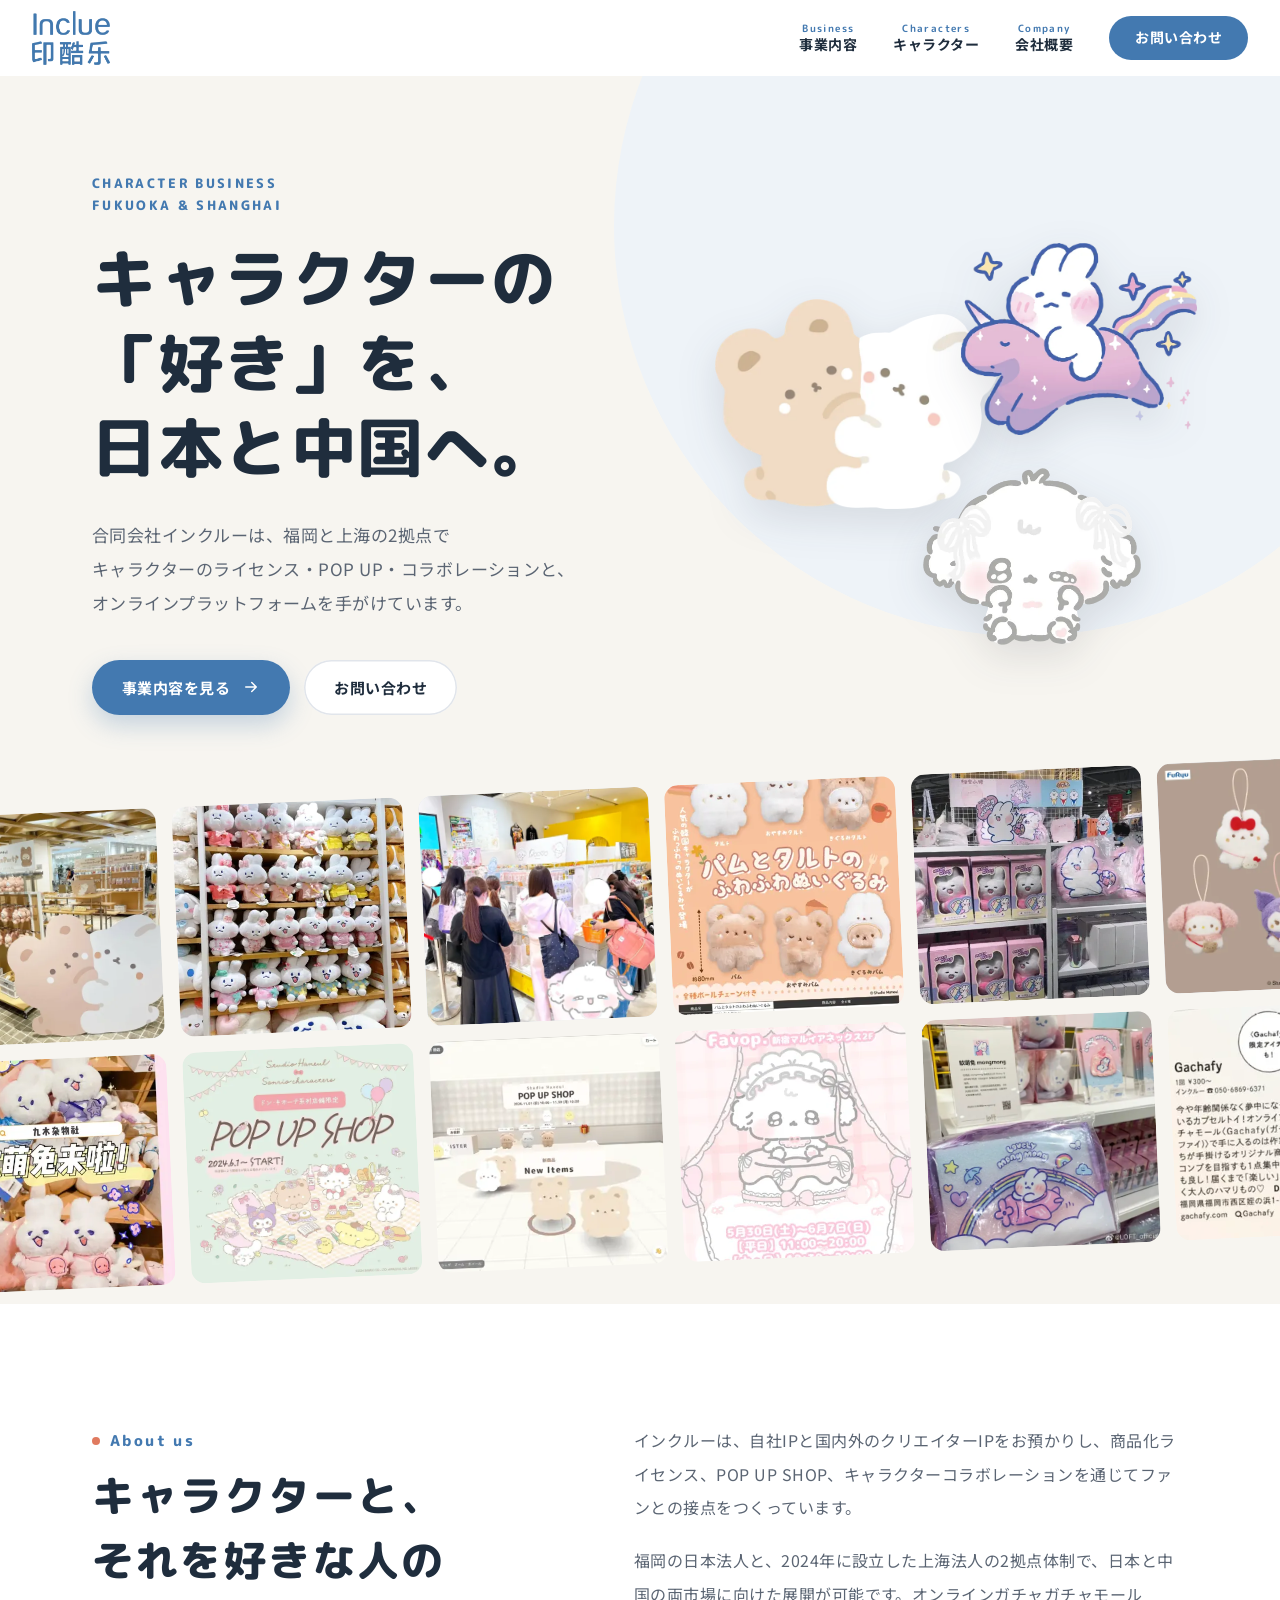
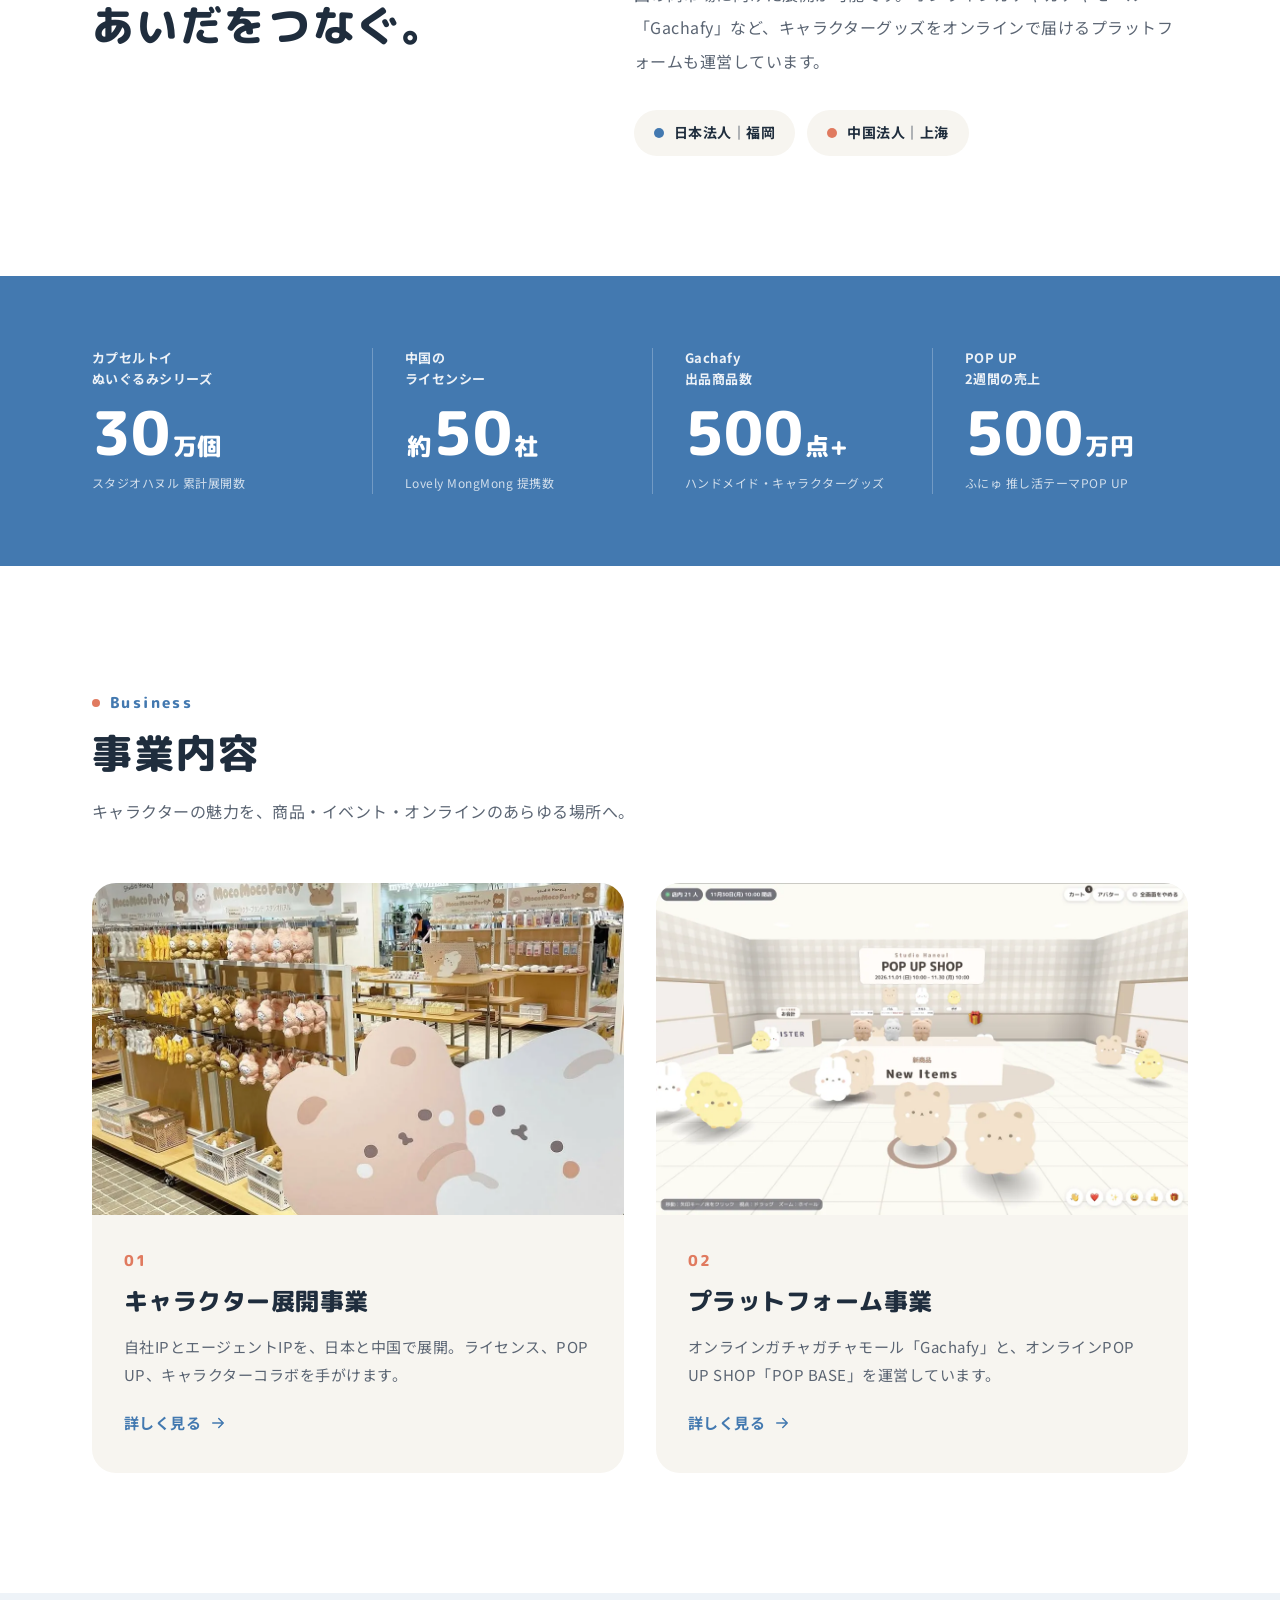
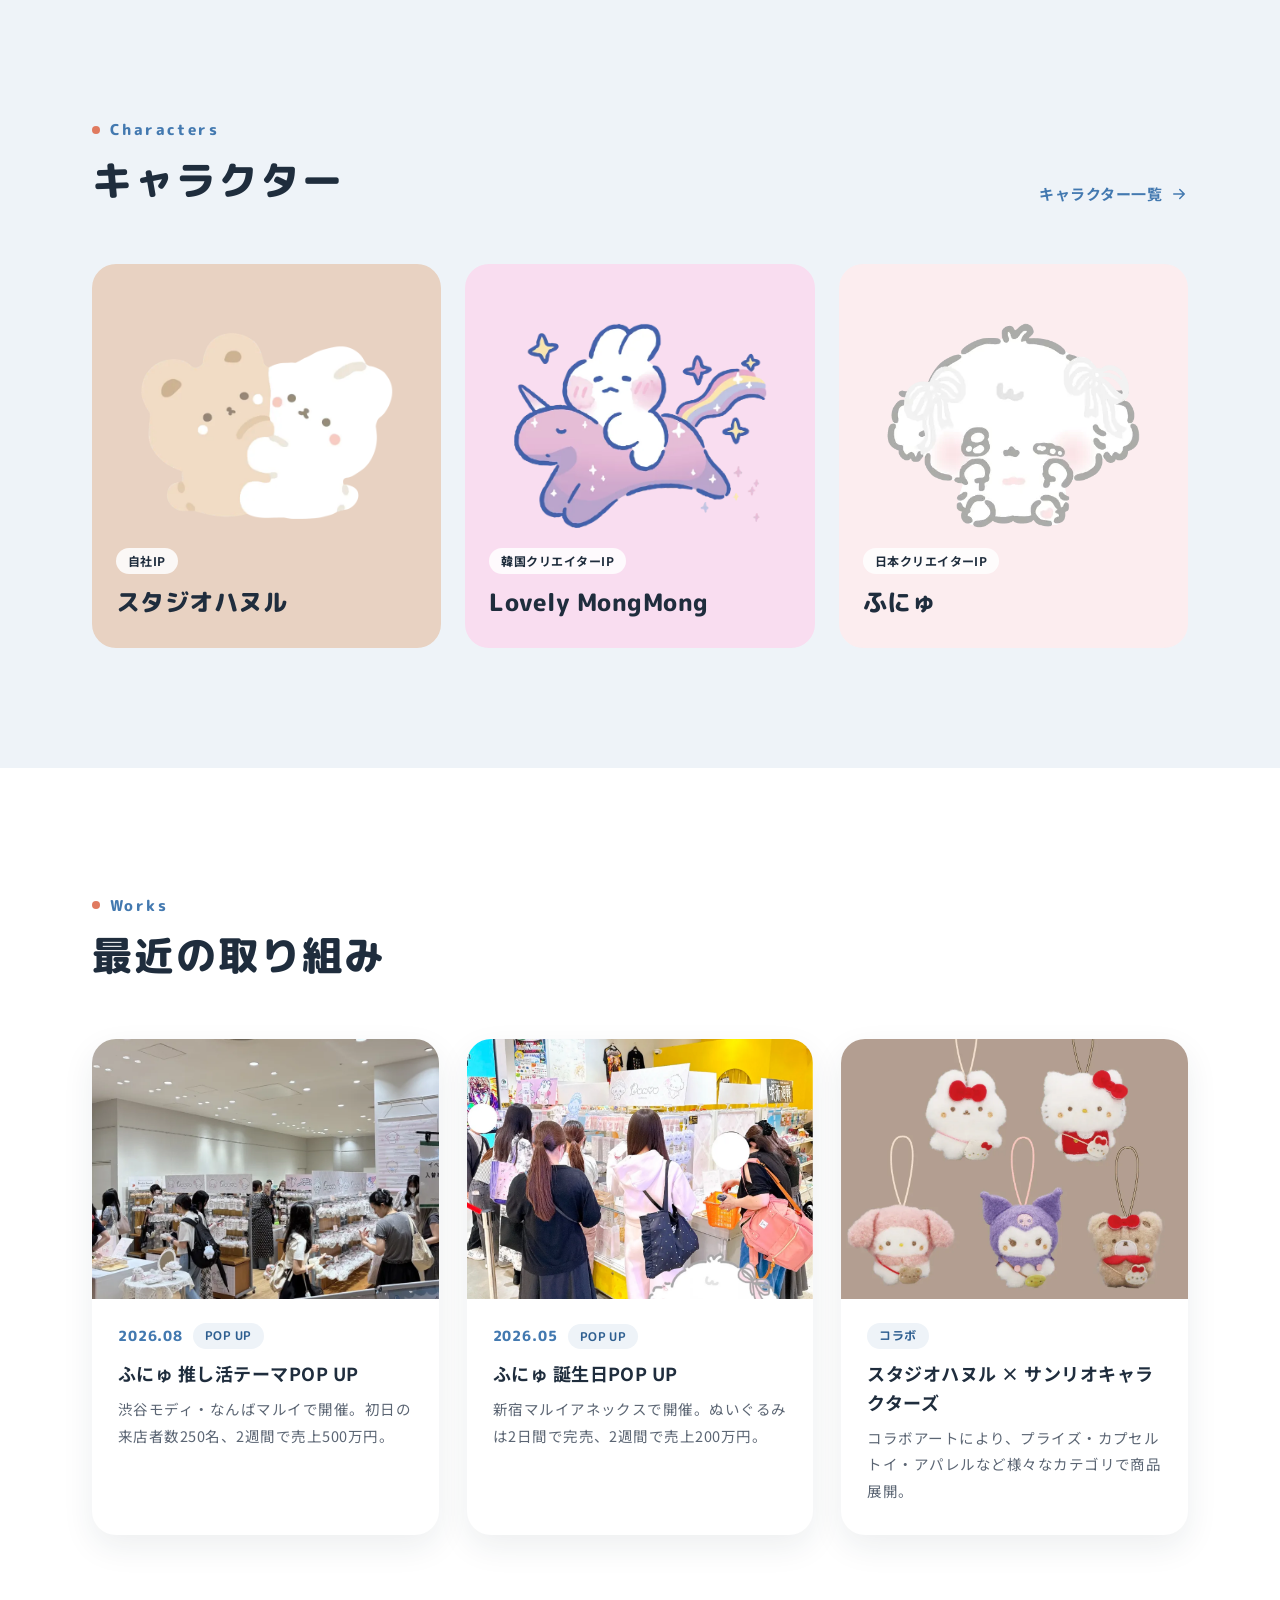
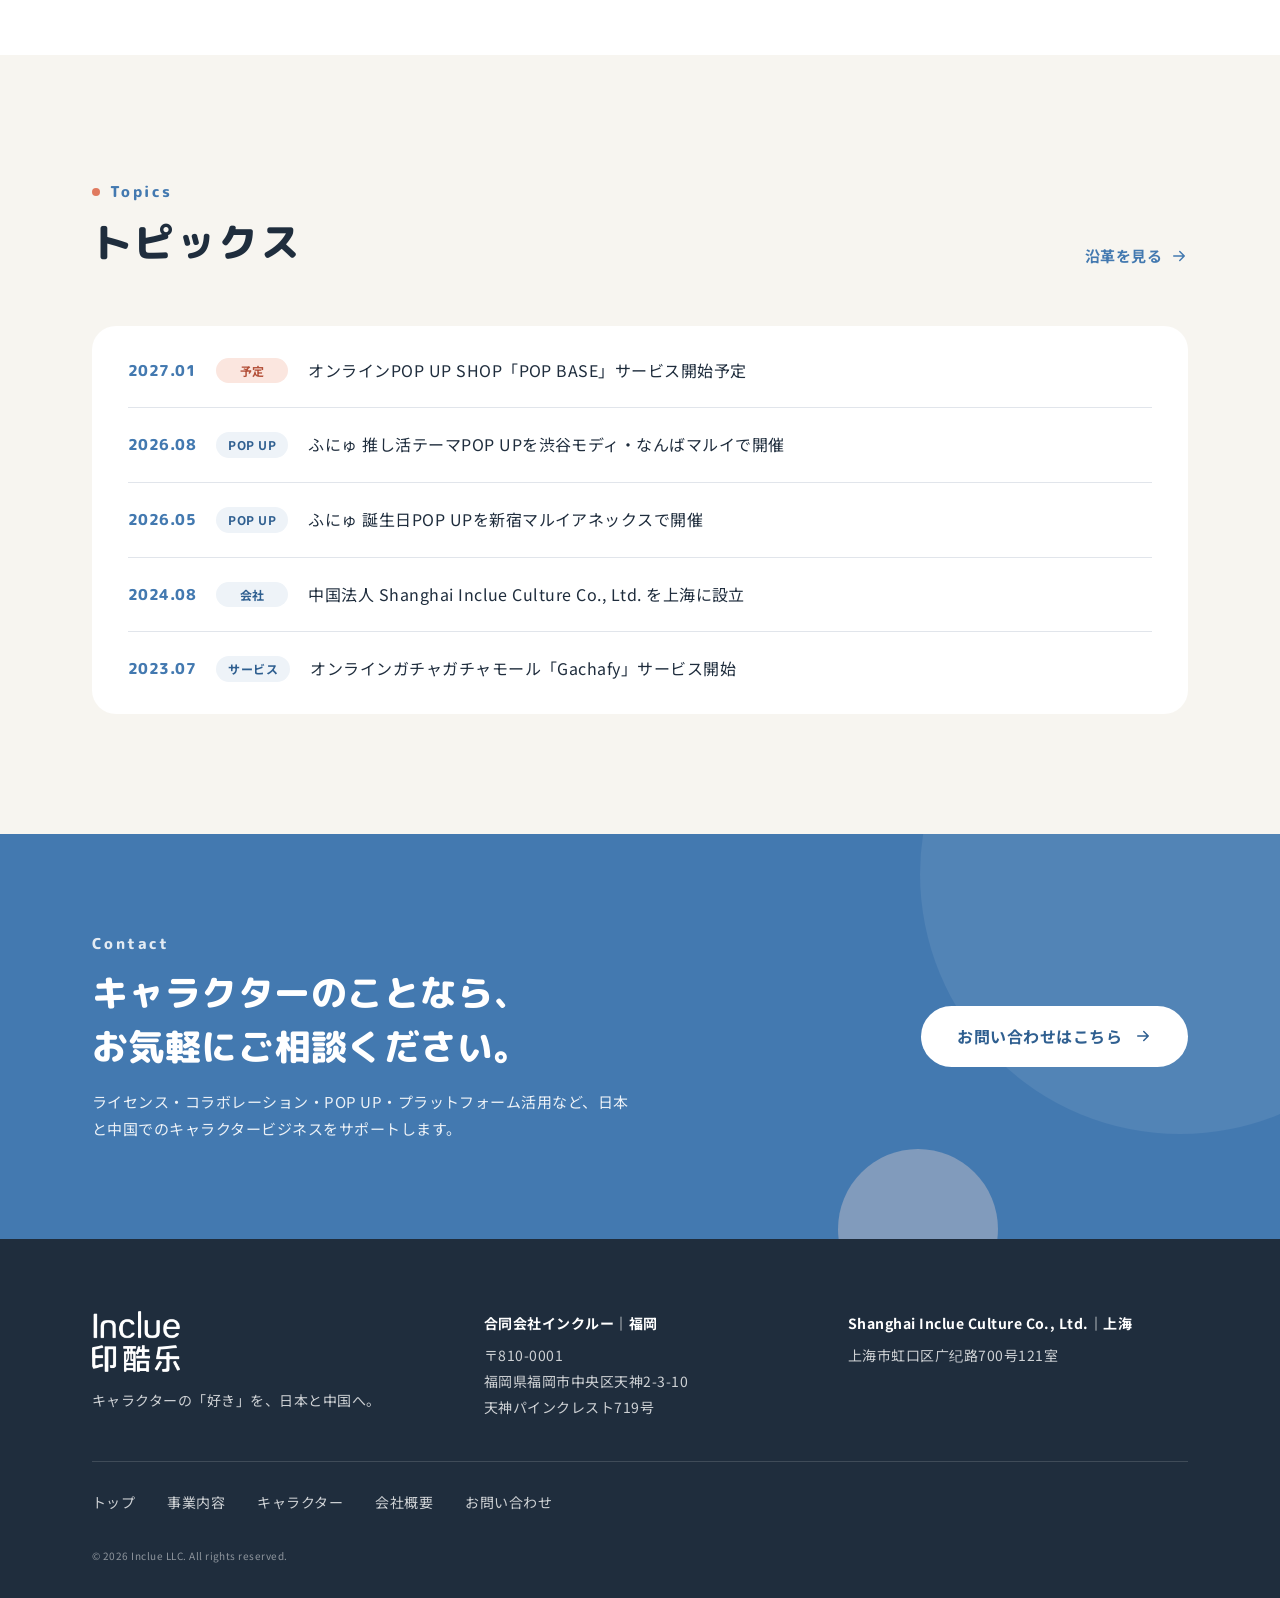
==== commit 8cb9b269: "ホームページ向けに再構成：複数ページ化とデザイン刷新 - トップ／事業内容／キャラクター／会社概要／お問い合わせの5ページ構成に変更 - トップに写真が流れるメインビジュアル、About us、実績の" ====
--- a/index.html
+++ b/index.html
@@ -4,10 +4,11 @@
   <meta charset="utf-8">
   <meta name="viewport" content="width=device-width, initial-scale=1">
   <title>合同会社インクルー｜Inclue LLC.</title>
-  <meta name="description" content="合同会社インクルー（Inclue LLC.）は福岡と上海の2拠点で、キャラクター展開事業とプラットフォーム事業を行っています。自社IP・エージェントIPのライセンス、POP UP、キャラクターコラボ、オンラインガチャガチャモール「Gachafy」、オンラインPOP UP SHOP「POP BASE」。">
+  <meta name="description" content="合同会社インクルー（Inclue LLC.）は福岡と上海の2拠点で、キャラクターのライセンス・POP UP・コラボレーションと、オンラインガチャガチャモール「Gachafy」などのプラットフォーム事業を行っています。">
   <meta property="og:type" content="website">
+  <meta property="og:site_name" content="合同会社インクルー">
   <meta property="og:title" content="合同会社インクルー｜Inclue LLC.">
-  <meta property="og:description" content="福岡と上海の2拠点で、キャラクター展開事業とプラットフォーム事業を行っています。">
+  <meta property="og:description" content="合同会社インクルー（Inclue LLC.）は福岡と上海の2拠点で、キャラクターのライセンス・POP UP・コラボレーションと、オンラインガチャガチャモール「Gachafy」などのプラットフォーム事業を行っています。">
   <meta property="og:image" content="assets/img/ogp.jpg">
   <meta name="twitter:card" content="summary_large_image">
   <meta name="theme-color" content="#4379B0">
@@ -18,370 +19,231 @@
   <link href="https://fonts.googleapis.com/css2?family=M+PLUS+Rounded+1c:wght@500;700;800&family=Noto+Sans+JP:wght@400;500;700&display=swap" rel="stylesheet">
   <link rel="stylesheet" href="assets/css/style.css">
 </head>
-<body>
+<body class="page-top">
   <a class="skip-link" href="#main">本文へスキップ</a>
-
-  <header class="site-header" id="top">
-    <div class="container header-inner">
-      <a class="brand" href="#top" aria-label="合同会社インクルー トップへ">
-        <img src="assets/img/logo.webp" alt="Inclue 印酷乐" width="120" height="83">
+  <header class="site-header">
+    <div class="header-inner">
+      <a class="brand" href="index.html" aria-label="合同会社インクルー トップページ">
+        <img src="assets/img/logo.webp" alt="Inclue 印酷乐" width="595" height="412">
       </a>
       <button class="nav-toggle" aria-expanded="false" aria-controls="global-nav">
         <span class="nav-toggle-bar"></span><span class="nav-toggle-bar"></span>
-        <span class="visually-hidden">メニュー</span>
+        <span class="visually-hidden">メニューを開く</span>
       </button>
       <nav class="global-nav" id="global-nav" aria-label="メインメニュー">
         <ul>
-          <li><a href="#business">事業内容</a></li>
-          <li><a href="#characters">キャラクター</a></li>
-          <li><a href="#china">中国展開</a></li>
-          <li><a href="#platform">プラットフォーム</a></li>
-          <li><a href="#company">会社概要</a></li>
-          <li><a class="nav-cta" href="#contact">お問い合わせ</a></li>
+          <li><a href="business.html"><span class="nav-en">Business</span>事業内容</a></li>
+          <li><a href="characters.html"><span class="nav-en">Characters</span>キャラクター</a></li>
+          <li><a href="company.html"><span class="nav-en">Company</span>会社概要</a></li>
+          <li class="nav-cta-item"><a class="nav-cta" href="contact.html">お問い合わせ</a></li>
         </ul>
       </nav>
     </div>
   </header>
 
   <main id="main">
-    <!-- Hero -->
     <section class="hero">
-      <div class="hero-deco" aria-hidden="true">
-        <span class="circle circle-lg"></span>
-        <span class="circle circle-sm"></span>
-      </div>
+      <div class="hero-deco" aria-hidden="true"><span class="hero-c1"></span><span class="hero-c2"></span></div>
       <div class="container hero-inner">
-        <div class="hero-text">
-          <p class="eyebrow">FUKUOKA / SHANGHAI</p>
-          <h1 class="hero-title">
-            <span class="nowrap">キャラクターの</span><span class="nowrap">「好き」を、</span><br><span class="nowrap">日本と中国へ。</span>
-          </h1>
-          <p class="hero-lead">
-            合同会社インクルーは、福岡と上海の2拠点で<br class="pc-only">
-            キャラクター展開事業とプラットフォーム事業を行っています。
-          </p>
+        <div class="hero-copy">
+          <p class="hero-en">Character Business<br>Fukuoka &amp; Shanghai</p>
+          <h1 class="hero-title"><span class="nowrap">キャラクターの</span><span class="nowrap">「好き」を、</span><br><span class="nowrap">日本と中国へ。</span></h1>
+          <p class="hero-lead">合同会社インクルーは、福岡と上海の2拠点で<br class="pc-only">キャラクターのライセンス・POP UP・コラボレーションと、<br class="pc-only">オンラインプラットフォームを手がけています。</p>
           <div class="hero-actions">
-            <a class="btn btn-primary" href="#business">事業内容を見る</a>
-            <a class="btn btn-ghost" href="#contact">お問い合わせ</a>
+            <a class="btn btn-primary" href="business.html">事業内容を見る<svg class="i-arrow" viewBox="0 0 24 24" aria-hidden="true"><path d="M5 12h14M13 6l6 6-6 6"/></svg></a>
+            <a class="btn btn-ghost" href="contact.html">お問い合わせ</a>
           </div>
         </div>
-        <div class="hero-visual" aria-hidden="true">
-          <img class="hero-chara hero-chara-1" src="assets/img/chara-hanuru.webp" alt="" width="600" height="444">
-          <img class="hero-chara hero-chara-2" src="assets/img/chara-mongmong.webp" alt="" width="600" height="487">
-          <img class="hero-chara hero-chara-3" src="assets/img/chara-funyu.webp" alt="" width="425" height="346">
-        </div>
-      </div>
-    </section>
-
-    <!-- Business -->
-    <section class="section section-blue" id="business">
-      <div class="container">
-        <div class="section-head">
-          <p class="eyebrow eyebrow-light">BUSINESS</p>
-          <h2 class="section-title">事業内容</h2>
-        </div>
-        <div class="business-grid">
-          <a class="business-card reveal" href="#characters">
-            <span class="business-num">01</span>
-            <h3>キャラクター展開事業</h3>
-            <p>自社IPとエージェントIPを、日本と中国で展開。</p>
-            <ul class="tag-list">
-              <li>ライセンス</li><li>POP UP</li><li>キャラクターコラボ</li>
-            </ul>
+        <div class="hero-charas" aria-hidden="true">
+          <img class="hc hc-1" src="assets/img/chara-hanuru.webp" alt="" width="600" height="444">
+          <img class="hc hc-2" src="assets/img/chara-mongmong.webp" alt="" width="600" height="487">
+          <img class="hc hc-3" src="assets/img/chara-funyu.webp" alt="" width="425" height="346">
+        </div>
+      </div>
+      <div class="hero-marquee" aria-label="POP UPや店頭展開の様子">
+        <div class="marquee"><ul class="marquee-track"><li><img src="assets/img/hanuru-shop-s.webp" alt="" width="520" height="520"></li><li><img src="assets/img/mongmong-miniso-s.webp" alt="" width="520" height="520"></li><li><img src="assets/img/funyu-popup-1-s.webp" alt="" width="520" height="520"></li><li><img src="assets/img/hanuru-capsule-s.webp" alt="" width="520" height="520"></li><li><img src="assets/img/mongmong-store-s.webp" alt="" width="520" height="520"></li><li><img src="assets/img/hanuru-sanrio-s.webp" alt="" width="520" height="520"></li><li><img src="assets/img/funyu-popup-2-s.webp" alt="" width="520" height="520"></li><li aria-hidden="true"><img src="assets/img/hanuru-shop-s.webp" alt="" width="520" height="520"></li><li aria-hidden="true"><img src="assets/img/mongmong-miniso-s.webp" alt="" width="520" height="520"></li><li aria-hidden="true"><img src="assets/img/funyu-popup-1-s.webp" alt="" width="520" height="520"></li><li aria-hidden="true"><img src="assets/img/hanuru-capsule-s.webp" alt="" width="520" height="520"></li><li aria-hidden="true"><img src="assets/img/mongmong-store-s.webp" alt="" width="520" height="520"></li><li aria-hidden="true"><img src="assets/img/hanuru-sanrio-s.webp" alt="" width="520" height="520"></li><li aria-hidden="true"><img src="assets/img/funyu-popup-2-s.webp" alt="" width="520" height="520"></li></ul></div>
+        <div class="marquee marquee-reverse"><ul class="marquee-track"><li><img src="assets/img/mongmong-kkv-s.webp" alt="" width="520" height="520"></li><li><img src="assets/img/hanuru-popup-s.webp" alt="" width="520" height="520"></li><li><img src="assets/img/popbase-s.webp" alt="" width="520" height="520"></li><li><img src="assets/img/funyu-birthday-s.webp" alt="" width="520" height="520"></li><li><img src="assets/img/mongmong-loft-s.webp" alt="" width="520" height="520"></li><li><img src="assets/img/gachafy-s.webp" alt="" width="520" height="520"></li><li><img src="assets/img/funyu-oshikatsu-s.webp" alt="" width="520" height="520"></li><li aria-hidden="true"><img src="assets/img/mongmong-kkv-s.webp" alt="" width="520" height="520"></li><li aria-hidden="true"><img src="assets/img/hanuru-popup-s.webp" alt="" width="520" height="520"></li><li aria-hidden="true"><img src="assets/img/popbase-s.webp" alt="" width="520" height="520"></li><li aria-hidden="true"><img src="assets/img/funyu-birthday-s.webp" alt="" width="520" height="520"></li><li aria-hidden="true"><img src="assets/img/mongmong-loft-s.webp" alt="" width="520" height="520"></li><li aria-hidden="true"><img src="assets/img/gachafy-s.webp" alt="" width="520" height="520"></li><li aria-hidden="true"><img src="assets/img/funyu-oshikatsu-s.webp" alt="" width="520" height="520"></li></ul></div>
+      </div>
+    </section>
+
+    <section class="section about">
+      <div class="container about-inner">
+        <div class="about-head reveal">
+          <p class="sec-en">About us</p>
+          <h2 class="about-title">キャラクターと、<br>それを好きな人の<br>あいだをつなぐ。</h2>
+        </div>
+        <div class="about-body reveal">
+          <p>インクルーは、自社IPと国内外のクリエイターIPをお預かりし、商品化ライセンス、POP UP SHOP、キャラクターコラボレーションを通じてファンとの接点をつくっています。</p>
+          <p>福岡の日本法人と、2024年に設立した上海法人の2拠点体制で、日本と中国の両市場に向けた展開が可能です。オンラインガチャガチャモール「Gachafy」など、キャラクターグッズをオンラインで届けるプラットフォームも運営しています。</p>
+          <ul class="about-bases">
+            <li><span class="base-dot"></span>日本法人｜福岡</li>
+            <li><span class="base-dot base-dot-coral"></span>中国法人｜上海</li>
+          </ul>
+        </div>
+      </div>
+    </section>
+
+    <section class="numbers" aria-label="数字で見るインクルー">
+      <div class="container">
+        <ul class="numbers-list">
+          <li class="reveal"><p class="n-label">カプセルトイ<br>ぬいぐるみシリーズ</p><p class="n-value">30<small>万個</small></p><p class="n-note">スタジオハヌル 累計展開数</p></li>
+          <li class="reveal"><p class="n-label">中国の<br>ライセンシー</p><p class="n-value"><small>約</small>50<small>社</small></p><p class="n-note">Lovely MongMong 提携数</p></li>
+          <li class="reveal"><p class="n-label">Gachafy<br>出品商品数</p><p class="n-value">500<small>点+</small></p><p class="n-note">ハンドメイド・キャラクターグッズ</p></li>
+          <li class="reveal"><p class="n-label">POP UP<br>2週間の売上</p><p class="n-value">500<small>万円</small></p><p class="n-note">ふにゅ 推し活テーマPOP UP</p></li>
+        </ul>
+      </div>
+    </section>
+
+    <section class="section">
+      <div class="container">
+        <div class="sec-head">
+          <p class="sec-en">Business</p>
+          <h2 class="sec-title">事業内容</h2>
+          <p class="sec-lead">キャラクターの魅力を、商品・イベント・オンラインのあらゆる場所へ。</p>
+        </div>
+        <div class="biz-cards">
+          <a class="biz-card reveal" href="business.html#character">
+            <div class="biz-card-img"><img src="assets/img/hanuru-shop.webp" alt="キャラクター商品が並ぶショップの様子" loading="lazy" width="1080" height="1080"></div>
+            <div class="biz-card-body">
+              <p class="biz-num">01</p>
+              <h3>キャラクター展開事業</h3>
+              <p>自社IPとエージェントIPを、日本と中国で展開。ライセンス、POP UP、キャラクターコラボを手がけます。</p>
+              <span class="more">詳しく見る<svg class="i-arrow" viewBox="0 0 24 24" aria-hidden="true"><path d="M5 12h14M13 6l6 6-6 6"/></svg></span>
+            </div>
           </a>
-          <a class="business-card reveal" href="#platform">
-            <span class="business-num">02</span>
-            <h3>プラットフォーム事業</h3>
-            <p>キャラクターグッズをオンラインで届けるプラットフォーム。</p>
-            <ul class="tag-list">
-              <li>オンラインガチャガチャモール「Gachafy」</li>
-              <li>オンラインPOP UP SHOP「POP BASE」</li>
-            </ul>
+          <a class="biz-card reveal" href="business.html#platform">
+            <div class="biz-card-img"><img src="assets/img/popbase.webp" alt="オンラインPOP UP SHOP POP BASEのイメージ" loading="lazy" width="1200" height="750"></div>
+            <div class="biz-card-body">
+              <p class="biz-num">02</p>
+              <h3>プラットフォーム事業</h3>
+              <p>オンラインガチャガチャモール「Gachafy」と、オンラインPOP UP SHOP「POP BASE」を運営しています。</p>
+              <span class="more">詳しく見る<svg class="i-arrow" viewBox="0 0 24 24" aria-hidden="true"><path d="M5 12h14M13 6l6 6-6 6"/></svg></span>
+            </div>
           </a>
         </div>
       </div>
     </section>
 
-    <!-- Characters -->
-    <section class="section section-tint" id="characters">
-      <div class="container">
-        <div class="section-head">
-          <p class="eyebrow"><span>01</span>キャラクター展開事業</p>
-          <h2 class="section-title">キャラクターリスト</h2>
-        </div>
-        <ul class="chara-list">
-          <li class="chara-card reveal">
-            <a href="#hanuru">
-              <div class="chara-thumb chara-thumb-hanuru"><img src="assets/img/chara-hanuru.webp" alt="スタジオハヌルのキャラクター" loading="lazy" width="600" height="444"></div>
-              <p class="chara-type">自社IP</p>
-              <h3>スタジオハヌル</h3>
-              <p class="chara-note">オリジナルIP</p>
-            </a>
-          </li>
-          <li class="chara-card reveal">
-            <a href="#mongmong">
-              <div class="chara-thumb chara-thumb-mongmong"><img src="assets/img/chara-mongmong.webp" alt="Lovely MongMongのキャラクター" loading="lazy" width="600" height="487"></div>
-              <p class="chara-type">韓国クリエイターIP</p>
-              <h3>Lovely MongMong</h3>
-              <p class="chara-note">日本・中国で独占契約</p>
-            </a>
-          </li>
-          <li class="chara-card reveal">
-            <a href="#funyu">
-              <div class="chara-thumb chara-thumb-funyu"><img src="assets/img/chara-funyu.webp" alt="ふにゅのキャラクター" loading="lazy" width="425" height="346"></div>
-              <p class="chara-type">日本クリエイターIP</p>
-              <h3>ふにゅ</h3>
-              <p class="chara-note">日本・中国で独占契約</p>
-            </a>
-          </li>
-        </ul>
-      </div>
-    </section>
-
-    <!-- Studio Hanuru -->
-    <section class="section" id="hanuru">
-      <div class="container">
-        <div class="ip-head">
-          <p class="eyebrow"><span>01</span>キャラクター展開事業</p>
-          <h2 class="section-title">スタジオハヌル</h2>
-          <p class="ip-sub"><span class="ip-badge">自社IP</span>ライセンスやサンリオコラボを中心に展開</p>
-        </div>
-        <div class="gallery gallery-4">
-          <figure class="reveal"><img src="assets/img/hanuru-capsule.webp" alt="スタジオハヌルのカプセルトイ「バムとタルトのふわふわぬいぐるみ」" loading="lazy" width="848" height="1200"></figure>
-          <figure class="reveal"><img src="assets/img/hanuru-shop.webp" alt="スタジオハヌルのショップ店頭" loading="lazy" width="1080" height="1080"></figure>
-          <figure class="reveal"><img src="assets/img/hanuru-popup.webp" alt="スタジオハヌル POP UP SHOP の告知ビジュアル" loading="lazy" width="1080" height="1080"></figure>
-          <figure class="reveal"><img src="assets/img/hanuru-sanrio.webp" alt="サンリオキャラクターとのコラボ マスコット" loading="lazy" width="1080" height="1080"></figure>
-        </div>
-        <div class="point-grid point-grid-3">
-          <div class="point reveal">
-            <h3>カプセルトイライセンス</h3>
-            <p>ぬいぐるみシリーズは<strong class="num">累計30万個</strong>を展開。</p>
+    <section class="section section-tint">
+      <div class="container">
+        <div class="sec-head-row">
+        <div class="sec-head">
+          <p class="sec-en">Characters</p>
+          <h2 class="sec-title">キャラクター</h2>
+        </div>
+          <a class="link-more" href="characters.html">キャラクター一覧<svg class="i-arrow" viewBox="0 0 24 24" aria-hidden="true"><path d="M5 12h14M13 6l6 6-6 6"/></svg></a>
+        </div>
+        <ul class="chara-cards">
+          <li class="reveal"><a class="chara-card cc-hanuru" href="characters.html#hanuru">
+            <img src="assets/img/chara-hanuru.webp" alt="" loading="lazy" width="600" height="444">
+            <span class="chara-tag">自社IP</span><span class="chara-name">スタジオハヌル</span>
+          </a></li>
+          <li class="reveal"><a class="chara-card cc-mongmong" href="characters.html#mongmong">
+            <img src="assets/img/chara-mongmong.webp" alt="" loading="lazy" width="600" height="487">
+            <span class="chara-tag">韓国クリエイターIP</span><span class="chara-name">Lovely MongMong</span>
+          </a></li>
+          <li class="reveal"><a class="chara-card cc-funyu" href="characters.html#funyu">
+            <img src="assets/img/chara-funyu.webp" alt="" loading="lazy" width="425" height="346">
+            <span class="chara-tag">日本クリエイターIP</span><span class="chara-name">ふにゅ</span>
+          </a></li>
+        </ul>
+      </div>
+    </section>
+
+    <section class="section">
+      <div class="container">
+        <div class="sec-head">
+          <p class="sec-en">Works</p>
+          <h2 class="sec-title">最近の取り組み</h2>
+        </div>
+        <div class="works">
+          <article class="work reveal">
+            <img src="assets/img/funyu-popup-2.webp" alt="推し活テーマPOP UPの会場" loading="lazy" width="1200" height="675">
+            <div class="work-body">
+              <p class="work-meta"><time datetime="2026-08">2026.08</time><span class="chip">POP UP</span></p>
+              <h3>ふにゅ 推し活テーマPOP UP</h3>
+              <p>渋谷モディ・なんばマルイで開催。初日の来店者数250名、2週間で売上500万円。</p>
+            </div>
+          </article>
+          <article class="work reveal">
+            <img src="assets/img/funyu-popup-1.webp" alt="新宿マルイアネックスでのPOP UP" loading="lazy" width="1102" height="1129">
+            <div class="work-body">
+              <p class="work-meta"><time datetime="2026-05">2026.05</time><span class="chip">POP UP</span></p>
+              <h3>ふにゅ 誕生日POP UP</h3>
+              <p>新宿マルイアネックスで開催。ぬいぐるみは2日間で完売、2週間で売上200万円。</p>
+            </div>
+          </article>
+          <article class="work reveal">
+            <img src="assets/img/hanuru-sanrio.webp" alt="サンリオキャラクターとのコラボマスコット" loading="lazy" width="1080" height="1080">
+            <div class="work-body">
+              <p class="work-meta"><span class="chip">コラボ</span></p>
+              <h3>スタジオハヌル × サンリオキャラクターズ</h3>
+              <p>コラボアートにより、プライズ・カプセルトイ・アパレルなど様々なカテゴリで商品展開。</p>
+            </div>
+          </article>
+        </div>
+      </div>
+    </section>
+
+    <section class="section section-soft">
+      <div class="container">
+        <div class="sec-head-row">
+        <div class="sec-head">
+          <p class="sec-en">Topics</p>
+          <h2 class="sec-title">トピックス</h2>
+        </div>
+          <a class="link-more" href="company.html#history">沿革を見る<svg class="i-arrow" viewBox="0 0 24 24" aria-hidden="true"><path d="M5 12h14M13 6l6 6-6 6"/></svg></a>
+        </div>
+        <ul class="topics reveal">
+          <li><time datetime="2027-01">2027.01</time><span class="chip chip-coral">予定</span><p>オンラインPOP UP SHOP「POP BASE」サービス開始予定</p></li>
+          <li><time datetime="2026-08">2026.08</time><span class="chip">POP UP</span><p>ふにゅ 推し活テーマPOP UPを渋谷モディ・なんばマルイで開催</p></li>
+          <li><time datetime="2026-05">2026.05</time><span class="chip">POP UP</span><p>ふにゅ 誕生日POP UPを新宿マルイアネックスで開催</p></li>
+          <li><time datetime="2024-08-14">2024.08</time><span class="chip">会社</span><p>中国法人 Shanghai Inclue Culture Co., Ltd. を上海に設立</p></li>
+          <li><time datetime="2023-07">2023.07</time><span class="chip">サービス</span><p>オンラインガチャガチャモール「Gachafy」サービス開始</p></li>
+        </ul>
+      </div>
+    </section>
+    <section class="cta-band">
+      <div class="cta-deco" aria-hidden="true"><span></span><span></span></div>
+      <div class="container cta-inner">
+        <div>
+          <p class="cta-en">Contact</p>
+          <h2 class="cta-title"><span class="nowrap">キャラクターのことなら、</span><span class="nowrap">お気軽にご相談ください。</span></h2>
+          <p class="cta-text">ライセンス・コラボレーション・POP UP・プラットフォーム活用など、日本と中国でのキャラクタービジネスをサポートします。</p>
+        </div>
+        <a class="btn btn-white btn-lg" href="contact.html">お問い合わせはこちら<svg class="i-arrow" viewBox="0 0 24 24" aria-hidden="true"><path d="M5 12h14M13 6l6 6-6 6"/></svg></a>
+      </div>
+    </section>
+  </main>
+
+  <footer class="site-footer">
+    <div class="container">
+      <div class="footer-top">
+        <div class="footer-brand">
+          <img src="assets/img/logo.webp" alt="Inclue 印酷乐" width="595" height="412" loading="lazy">
+          <p>キャラクターの「好き」を、日本と中国へ。</p>
+        </div>
+        <div class="footer-offices">
+          <div>
+            <p class="footer-office-name">合同会社インクルー｜福岡</p>
+            <p>〒810-0001<br>福岡県福岡市中央区天神2-3-10<br>天神パインクレスト719号</p>
           </div>
-          <div class="point reveal">
-            <h3>POP UP SHOP</h3>
-            <p><strong class="num">3ヶ月に1度</strong>のペースで全国各地で実施。</p>
+          <div>
+            <p class="footer-office-name">Shanghai Inclue Culture Co., Ltd.｜上海</p>
+            <p lang="zh-CN">上海市虹口区广纪路700号121室</p>
           </div>
-          <div class="point reveal">
-            <h3>サンリオキャラクターコラボ</h3>
-            <p>サンリオキャラクターとのコラボアートにより、プライズ・カプセルトイ・アパレルなど様々なカテゴリで商品展開。</p>
-          </div>
-        </div>
-      </div>
-    </section>
-
-    <!-- Lovely MongMong -->
-    <section class="section section-soft" id="mongmong">
-      <div class="container">
-        <div class="ip-head">
-          <p class="eyebrow"><span>01</span>キャラクター展開事業</p>
-          <h2 class="section-title">Lovely MongMong</h2>
-          <p class="ip-sub"><span class="ip-badge">韓国クリエイターIP</span>中国で人気があり、約50社のライセンシーと提携</p>
-        </div>
-        <div class="stat-row reveal">
-          <div class="stat"><span class="stat-num">約50<small>社</small></span><span class="stat-label">中国のライセンシー</span></div>
-        </div>
-        <div class="gallery gallery-4">
-          <figure class="reveal"><img src="assets/img/mongmong-miniso.webp" alt="Lovely MongMongのぬいぐるみが並ぶ中国の雑貨チェーン店頭" loading="lazy" width="900" height="1200"></figure>
-          <figure class="reveal"><img src="assets/img/mongmong-kkv.webp" alt="九木雑貨でのLovely MongMong販促ビジュアル" loading="lazy" width="899" height="1200"></figure>
-          <figure class="reveal"><img src="assets/img/mongmong-loft.webp" alt="日系雑貨店の中国店舗でのLovely MongMong商品" loading="lazy" width="1080" height="1080"></figure>
-          <figure class="reveal"><img src="assets/img/mongmong-store.webp" alt="Lovely MongMongの商品棚" loading="lazy" width="1200" height="900"></figure>
-        </div>
-        <div class="point-grid point-grid-2">
-          <div class="point reveal">
-            <h3>中国雑貨チェーン展開</h3>
-            <p>中国大手雑貨チェーンのMINISO、九木雑貨等で商品を展開。</p>
-          </div>
-          <div class="point reveal">
-            <h3>日系雑貨店の中国店舗にも展開</h3>
-            <p>LOFTやTSUTAYA等、中国でも展開している日系雑貨店でも長期的に取り扱い。</p>
-          </div>
-        </div>
-      </div>
-    </section>
-
-    <!-- Funyu -->
-    <section class="section" id="funyu">
-      <div class="container">
-        <div class="ip-head">
-          <p class="eyebrow"><span>01</span>キャラクター展開事業</p>
-          <h2 class="section-title">ふにゅ</h2>
-          <p class="ip-sub"><span class="ip-badge">日本クリエイターIP</span>現在はPOP UPを中心に展開。サンリオコラボも決定</p>
-        </div>
-        <div class="event-list">
-          <article class="event reveal">
-            <div class="event-media">
-              <img src="assets/img/funyu-birthday.webp" alt="ふにゅ 誕生日POP UPのビジュアル" loading="lazy" width="1117" height="1200">
-              <img src="assets/img/funyu-popup-1.webp" alt="新宿マルイアネックスでのPOP UPの様子" loading="lazy" width="1102" height="1129">
-            </div>
-            <div class="event-body">
-              <p class="event-date">2026.05</p>
-              <h3>誕生日POP UP</h3>
-              <p>キャラクターの誕生日に合わせて新宿マルイアネックスでPOP UPを実施。</p>
-              <dl class="event-stats">
-                <div><dt>ぬいぐるみ</dt><dd>2日間で完売</dd></div>
-                <div><dt>売上（2週間）</dt><dd>200<small>万円</small></dd></div>
-              </dl>
-            </div>
-          </article>
-          <article class="event reveal">
-            <div class="event-media">
-              <img src="assets/img/funyu-oshikatsu.webp" alt="ふにゅ 推し活テーマPOP UPのビジュアル" loading="lazy" width="848" height="1200">
-              <img src="assets/img/funyu-popup-2.webp" alt="推し活テーマPOP UPの会場の様子" loading="lazy" width="1200" height="675">
-            </div>
-            <div class="event-body">
-              <p class="event-date">2026.08</p>
-              <h3>推し活テーマPOP UP</h3>
-              <p>推し活グッズを中心に、渋谷モディとなんばマルイでPOP UPを実施。</p>
-              <dl class="event-stats">
-                <div><dt>初日の来店者数</dt><dd>250<small>名</small></dd></div>
-                <div><dt>売上（2週間）</dt><dd>500<small>万円</small></dd></div>
-              </dl>
-            </div>
-          </article>
-        </div>
-      </div>
-    </section>
-
-    <!-- China -->
-    <section class="section section-tint" id="china">
-      <div class="container">
-        <div class="section-head">
-          <p class="eyebrow"><span>01</span>キャラクター展開事業</p>
-          <h2 class="section-title">中国展開</h2>
-          <p class="section-lead">上海法人 Shanghai Inclue Culture Co., Ltd. が現地で展開しています。</p>
-        </div>
-        <ol class="china-grid">
-          <li class="china-card reveal">
-            <span class="china-icon" aria-hidden="true">
-              <svg viewBox="0 0 24 24"><path d="M12 3l7 3v5c0 4.5-3 8.3-7 10-4-1.7-7-5.5-7-10V6l7-3z"/><path d="M9 12l2 2 4-4"/></svg>
-            </span>
-            <h3>権利保護</h3>
-            <p>商標登録・権利管理など</p>
-          </li>
-          <li class="china-card reveal">
-            <span class="china-icon" aria-hidden="true">
-              <svg viewBox="0 0 24 24"><path d="M4 10v4h3l6 4V6L7 10H4z"/><path d="M17 9a4 4 0 010 6"/></svg>
-            </span>
-            <h3>マーケティング</h3>
-            <p>SNSやKOLを活用した中国市場でのプロモーション</p>
-          </li>
-          <li class="china-card reveal">
-            <span class="china-icon" aria-hidden="true">
-              <svg viewBox="0 0 24 24"><rect x="4" y="5" width="16" height="14" rx="2"/><path d="M8 10h8M8 14h5"/></svg>
-            </span>
-            <h3>ライセンス</h3>
-            <p>中国企業との商品化ライセンス展開</p>
-          </li>
-          <li class="china-card reveal">
-            <span class="china-icon" aria-hidden="true">
-              <svg viewBox="0 0 24 24"><path d="M4 9l1.5-4h13L20 9"/><path d="M4 9h16v2a2.7 2.7 0 01-5.3 0 2.7 2.7 0 01-5.4 0A2.7 2.7 0 014 11V9z"/><path d="M5.5 13v6h13v-6"/></svg>
-            </span>
-            <h3>POP UP</h3>
-            <p>中国でのPOP UP開催</p>
-          </li>
-        </ol>
-      </div>
-    </section>
-
-    <!-- Platform -->
-    <section class="section" id="platform">
-      <div class="container">
-        <div class="section-head">
-          <p class="eyebrow"><span>02</span>プラットフォーム事業</p>
-          <h2 class="section-title">Gachafy と POP BASE</h2>
-          <p class="section-lead">キャラクターグッズをオンラインで届けるプラットフォーム</p>
-        </div>
-
-        <article class="platform reveal">
-          <div class="platform-media">
-            <img src="assets/img/gachafy.webp" alt="オンラインガチャガチャモール Gachafy の紹介ビジュアル" loading="lazy" width="1200" height="681">
-          </div>
-          <div class="platform-body">
-            <p class="platform-kind">オンラインガチャガチャモール</p>
-            <h3 class="platform-name">Gachafy</h3>
-            <ul class="check-list">
-              <li><strong>2023年7月</strong>サービス開始</li>
-              <li>全てガチャガチャ形式で販売</li>
-              <li>ハンドメイド作品・キャラクターグッズを中心に<strong>出品商品数500点突破</strong></li>
-            </ul>
-          </div>
-        </article>
-
-        <article class="platform platform-reverse reveal">
-          <div class="platform-media">
-            <img src="assets/img/popbase.webp" alt="オンラインPOP UP SHOP POP BASE の店内イメージ" loading="lazy" width="1200" height="750">
-          </div>
-          <div class="platform-body">
-            <p class="platform-kind">オンラインPOP UP SHOP</p>
-            <h3 class="platform-name">POP BASE <span class="soon">2027年1月 サービス開始予定</span></h3>
-            <ul class="check-list">
-              <li>アバターで店内を歩けるオンラインPOP UP</li>
-              <li>新商品発売や周年イベント、オフラインPOP UPの事後販売として活用</li>
-            </ul>
-          </div>
-        </article>
-      </div>
-    </section>
-
-    <!-- Company -->
-    <section class="section section-soft" id="company">
-      <div class="container">
-        <div class="section-head">
-          <p class="eyebrow">COMPANY</p>
-          <h2 class="section-title">会社概要</h2>
-        </div>
-        <div class="company-grid">
-          <div class="company-card reveal">
-            <p class="company-region">日本法人｜福岡</p>
-            <h3>合同会社インクルー<span>Inclue LLC.</span></h3>
-            <dl class="company-dl">
-              <div><dt>設立</dt><dd>2021年2月</dd></div>
-              <div><dt>所在地</dt><dd>〒810-0001<br>福岡県福岡市中央区天神2-3-10<br>天神パインクレスト719号</dd></div>
-            </dl>
-          </div>
-          <div class="company-card company-card-accent reveal">
-            <p class="company-region">中国法人｜上海</p>
-            <h3>Shanghai Inclue<br>Culture Co., Ltd.</h3>
-            <dl class="company-dl">
-              <div><dt>設立</dt><dd>2024年8月14日</dd></div>
-              <div><dt>所在地</dt><dd lang="zh-CN">上海市虹口区广纪路700号121室</dd></div>
-            </dl>
-          </div>
-        </div>
-      </div>
-    </section>
-
-    <!-- Contact -->
-    <section class="contact" id="contact">
-      <div class="contact-deco" aria-hidden="true">
-        <span class="circle circle-lg"></span>
-        <span class="circle circle-sm"></span>
-      </div>
-      <div class="container contact-inner">
-        <p class="eyebrow">CONTACT</p>
-        <h2 class="contact-title">お問い合わせ</h2>
-        <p class="contact-lead">ライセンス・コラボレーション・プラットフォーム活用の<br class="pc-only">ご相談は、お気軽にご連絡ください。</p>
-        <a class="btn btn-primary btn-lg" href="mailto:m_sato@inclue-llc.jp">
-          <svg viewBox="0 0 24 24" aria-hidden="true"><rect x="3" y="5" width="18" height="14" rx="2"/><path d="M3 7l9 6 9-6"/></svg>
-          m_sato@inclue-llc.jp
-        </a>
-      </div>
-    </section>
-  </main>
-
-  <footer class="site-footer">
-    <div class="container footer-inner">
-      <img src="assets/img/logo.webp" alt="Inclue 印酷乐" width="96" height="66" loading="lazy">
-      <nav aria-label="フッターメニュー">
+        </div>
+      </div>
+      <nav class="footer-nav" aria-label="フッターメニュー">
         <ul>
-          <li><a href="#business">事業内容</a></li>
-          <li><a href="#characters">キャラクター</a></li>
-          <li><a href="#platform">プラットフォーム</a></li>
-          <li><a href="#company">会社概要</a></li>
-          <li><a href="#contact">お問い合わせ</a></li>
+          <li><a href="index.html">トップ</a></li>
+          <li><a href="business.html">事業内容</a></li>
+          <li><a href="characters.html">キャラクター</a></li>
+          <li><a href="company.html">会社概要</a></li>
+          <li><a href="contact.html">お問い合わせ</a></li>
         </ul>
       </nav>
-      <p class="copyright"><small>&copy; <span id="year">2026</span> Inclue LLC. All rights reserved.</small></p>
+      <p class="copyright"><small>&copy; <span class="js-year">2026</span> Inclue LLC. All rights reserved.</small></p>
     </div>
   </footer>
 
--- a/assets/css/style.css
+++ b/assets/css/style.css
@@ -1,334 +1,447 @@
 /* =========================================================
    Inclue LLC. — corporate site
-   Palette & type follow the company profile deck
    ========================================================= */
 :root {
   --c-ink: #1F2D3D;
   --c-sub: #5B6573;
   --c-blue: #4379B0;
-  --c-blue-dark: #3A6A9B;
-  --c-bg: #F7F5F0;
-  --c-card: #FFFEFB;
-  --c-tint: #EAF0F6;
-  --c-line: #D9DEE5;
+  --c-blue-dark: #2F5F90;
+  --c-bg: #FFFFFF;
+  --c-base: #F7F5F0;
+  --c-card: #FFFFFF;
+  --c-tint: #EEF3F8;
+  --c-line: #E1E5EB;
   --c-coral: #E07A5F;
-  --c-peach: #F2D6CB;
+  --c-peach: #F4DBD1;
 
   --font-body: "Noto Sans JP", "Hiragino Sans", "Hiragino Kaku Gothic ProN", Meiryo, sans-serif;
   --font-round: "M PLUS Rounded 1c", "Hiragino Maru Gothic ProN", var(--font-body);
 
-  --radius: 18px;
-  --radius-sm: 12px;
-  --shadow: 0 10px 30px rgba(31, 45, 61, .07);
-  --header-h: 72px;
-  --container: 1120px;
+  --radius: 24px;
+  --radius-sm: 14px;
+  --shadow: 0 12px 32px rgba(31, 45, 61, .08);
+  --header-h: 76px;
+  --container: 1160px;
+  --ease: cubic-bezier(.2, .7, .2, 1);
 }
 
 *, *::before, *::after { box-sizing: border-box; }
-html { scroll-behavior: smooth; scroll-padding-top: var(--header-h); -webkit-text-size-adjust: 100%; }
+html { scroll-behavior: smooth; scroll-padding-top: calc(var(--header-h) + 56px); -webkit-text-size-adjust: 100%; }
 body {
-  margin: 0;
-  font-family: var(--font-body);
-  color: var(--c-ink);
-  background: var(--c-bg);
-  line-height: 1.8;
-  font-size: 16px;
-  letter-spacing: .02em;
-  overflow-x: hidden;
+  margin: 0; font-family: var(--font-body); color: var(--c-ink); background: var(--c-bg);
+  line-height: 1.85; font-size: 16px; letter-spacing: .03em; overflow-x: hidden;
+  -webkit-font-smoothing: antialiased;
 }
 img { max-width: 100%; height: auto; display: block; }
 a { color: inherit; }
 ul, ol { list-style: none; margin: 0; padding: 0; }
 h1, h2, h3, p, dl, dd, figure { margin: 0; }
-
-.container { width: 100%; max-width: var(--container); margin: 0 auto; padding: 0 24px; }
+button, input, select, textarea { font: inherit; color: inherit; }
+
+.container { width: 100%; max-width: var(--container); margin: 0 auto; padding: 0 32px; }
+.container.narrow { max-width: 920px; }
 .visually-hidden { position: absolute; width: 1px; height: 1px; overflow: hidden; clip: rect(0 0 0 0); white-space: nowrap; }
-.skip-link { position: absolute; left: 16px; top: -48px; background: var(--c-ink); color: #fff; padding: 8px 14px; border-radius: 8px; z-index: 100; }
+.skip-link { position: absolute; left: 16px; top: -60px; background: var(--c-ink); color: #fff; padding: 8px 14px; border-radius: 8px; z-index: 100; }
 .skip-link:focus { top: 12px; }
 :focus-visible { outline: 3px solid var(--c-coral); outline-offset: 3px; border-radius: 4px; }
+.nowrap { display: inline-block; }
 .pc-only { display: none; }
-.nowrap { display: inline-block; }
-@media (min-width: 768px) { .pc-only { display: inline; } }
+.sp-only { display: inline; }
+@media (min-width: 768px) { .pc-only { display: inline; } .sp-only { display: none; } }
+
+.i-arrow { width: 18px; height: 18px; fill: none; stroke: currentColor; stroke-width: 2; stroke-linecap: round; stroke-linejoin: round; flex-shrink: 0; transition: transform .25s var(--ease); }
 
 /* ---------- Header ---------- */
 .site-header {
-  position: sticky; top: 0; z-index: 50;
-  height: var(--header-h);
-  background: rgba(247, 245, 240, .88);
-  backdrop-filter: saturate(1.4) blur(10px);
-  -webkit-backdrop-filter: saturate(1.4) blur(10px);
-  border-bottom: 1px solid transparent;
-  transition: border-color .2s;
-}
-.site-header.is-scrolled { border-bottom-color: var(--c-line); }
-.header-inner { display: flex; align-items: center; justify-content: space-between; height: 100%; }
-.brand img { width: 84px; height: auto; }
-
-.global-nav ul { display: flex; align-items: center; gap: 28px; }
-.global-nav a {
-  text-decoration: none; font-size: 14px; font-weight: 500; color: var(--c-ink);
-  padding: 6px 0; position: relative;
-}
-.global-nav a:not(.nav-cta)::after {
-  content: ""; position: absolute; left: 0; right: 0; bottom: 0; height: 2px;
-  background: var(--c-blue); transform: scaleX(0); transform-origin: left; transition: transform .25s;
-}
-.global-nav a:not(.nav-cta):hover::after { transform: scaleX(1); }
-.nav-cta {
-  background: var(--c-blue); color: #fff !important; padding: 9px 20px !important; border-radius: 999px;
-  transition: background .2s;
-}
-.nav-cta:hover { background: var(--c-blue-dark); }
-
+  position: sticky; top: 0; z-index: 50; height: var(--header-h);
+  background: rgba(255, 255, 255, .9);
+  backdrop-filter: saturate(1.4) blur(12px); -webkit-backdrop-filter: saturate(1.4) blur(12px);
+  transition: box-shadow .25s;
+}
+.site-header.is-scrolled { box-shadow: 0 1px 0 var(--c-line), 0 6px 20px rgba(31, 45, 61, .05); }
+.header-inner { display: flex; align-items: center; justify-content: space-between; height: 100%; max-width: 1360px; margin: 0 auto; padding: 0 32px; }
+.brand img { width: 78px; }
+
+.global-nav > ul { display: flex; align-items: center; gap: 36px; }
+.global-nav a { text-decoration: none; font-size: 14px; font-weight: 700; display: flex; flex-direction: column; align-items: center; line-height: 1.4; }
+.nav-en { font-family: var(--font-round); font-size: 10px; letter-spacing: .14em; color: var(--c-blue); font-weight: 700; }
+.global-nav a:not(.nav-cta):hover, .global-nav a[aria-current="page"]:not(.nav-cta) { color: var(--c-blue); }
+.global-nav a[aria-current="page"]:not(.nav-cta)::after { content: ""; width: 5px; height: 5px; border-radius: 50%; background: var(--c-coral); margin-top: 3px; }
+.nav-cta { background: var(--c-blue); color: #fff; padding: 12px 26px; border-radius: 999px; transition: background .2s, transform .2s; }
+.nav-cta:hover { background: var(--c-blue-dark); transform: translateY(-1px); }
 .nav-toggle { display: none; }
 
 @media (max-width: 900px) {
+  :root { --header-h: 64px; }
+  .header-inner { padding: 0 20px; }
+  .brand img { width: 64px; }
   .nav-toggle {
-    display: inline-flex; flex-direction: column; justify-content: center; gap: 6px;
-    width: 44px; height: 44px; padding: 0 10px; border: 0; background: transparent; cursor: pointer;
+    display: inline-flex; flex-direction: column; justify-content: center; gap: 7px;
+    width: 48px; height: 48px; padding: 0 12px; border: 0; border-radius: 50%; background: var(--c-tint); cursor: pointer;
   }
   .nav-toggle-bar { display: block; height: 2px; background: var(--c-ink); border-radius: 2px; transition: transform .25s; }
-  .nav-toggle[aria-expanded="true"] .nav-toggle-bar:nth-child(1) { transform: translateY(4px) rotate(45deg); }
-  .nav-toggle[aria-expanded="true"] .nav-toggle-bar:nth-child(2) { transform: translateY(-4px) rotate(-45deg); }
-
+  .nav-toggle[aria-expanded="true"] .nav-toggle-bar:nth-child(1) { transform: translateY(4.5px) rotate(45deg); }
+  .nav-toggle[aria-expanded="true"] .nav-toggle-bar:nth-child(2) { transform: translateY(-4.5px) rotate(-45deg); }
   .global-nav {
-    position: fixed; inset: var(--header-h) 0 auto 0;
-    background: var(--c-bg); border-bottom: 1px solid var(--c-line);
-    padding: 8px 24px 24px;
-    transform: translateY(-8px); opacity: 0; visibility: hidden;
-    transition: opacity .2s, transform .2s, visibility .2s;
+    position: fixed; top: var(--header-h); left: 0; right: 0; height: calc(100dvh - var(--header-h));
+    background: #fff; padding: 16px 24px 32px; overflow-y: auto;
+    opacity: 0; visibility: hidden; transform: translateY(-8px); transition: opacity .2s, transform .2s, visibility .2s;
   }
-  .global-nav.is-open { transform: none; opacity: 1; visibility: visible; }
-  .global-nav ul { flex-direction: column; align-items: stretch; gap: 0; }
-  .global-nav li a { display: block; padding: 14px 0; border-bottom: 1px solid var(--c-line); font-size: 15px; }
-  .global-nav li:last-child a { margin-top: 16px; border-bottom: 0; text-align: center; }
-}
-
-/* ---------- Buttons ---------- */
+  .global-nav.is-open { opacity: 1; visibility: visible; transform: none; }
+  .global-nav > ul { flex-direction: column; align-items: stretch; gap: 0; }
+  .global-nav li a { flex-direction: row-reverse; justify-content: space-between; align-items: baseline; padding: 20px 4px; border-bottom: 1px solid var(--c-line); font-size: 17px; }
+  .global-nav a[aria-current="page"]:not(.nav-cta)::after { display: none; }
+  .nav-cta-item { margin-top: 24px; }
+  .global-nav li a.nav-cta { justify-content: center; border: 0; padding: 16px; }
+  body.nav-open { overflow: hidden; }
+}
+
+/* ---------- Buttons & links ---------- */
 .btn {
-  display: inline-flex; align-items: center; justify-content: center; gap: 10px;
-  min-height: 48px; padding: 12px 28px; border-radius: 999px;
+  display: inline-flex; align-items: center; justify-content: center; gap: 12px;
+  min-height: 52px; padding: 14px 30px; border-radius: 999px; border: 0; cursor: pointer;
   font-weight: 700; font-size: 15px; text-decoration: none;
   transition: background .2s, color .2s, transform .2s, box-shadow .2s;
 }
-.btn svg { width: 20px; height: 20px; fill: none; stroke: currentColor; stroke-width: 1.8; stroke-linejoin: round; }
-.btn-primary { background: var(--c-blue); color: #fff; box-shadow: 0 8px 20px rgba(67, 121, 176, .25); }
+.btn:hover .i-arrow, .link-more:hover .i-arrow, a:hover .more .i-arrow { transform: translateX(4px); }
+.btn svg:not(.i-arrow) { width: 20px; height: 20px; fill: none; stroke: currentColor; stroke-width: 1.8; stroke-linejoin: round; }
+.btn-primary { background: var(--c-blue); color: #fff; box-shadow: 0 10px 24px rgba(67, 121, 176, .28); }
 .btn-primary:hover { background: var(--c-blue-dark); transform: translateY(-2px); }
-.btn-ghost { background: transparent; color: var(--c-blue); box-shadow: inset 0 0 0 1.5px var(--c-blue); }
-.btn-ghost:hover { background: var(--c-blue); color: #fff; }
-.btn-lg { font-size: 17px; padding: 16px 32px; word-break: break-all; }
-
-/* ---------- Common section ---------- */
-.section { padding: 96px 0; }
+.btn-ghost { background: #fff; color: var(--c-ink); box-shadow: inset 0 0 0 1.5px var(--c-line); }
+.btn-ghost:hover { box-shadow: inset 0 0 0 1.5px var(--c-blue); color: var(--c-blue); }
+.btn-white { background: #fff; color: var(--c-blue-dark); }
+.btn-white:hover { transform: translateY(-2px); box-shadow: 0 12px 28px rgba(0, 0, 0, .15); }
+.btn-lg { min-height: 60px; padding: 16px 36px; font-size: 16px; }
+.link-more { display: inline-flex; align-items: center; gap: 8px; color: var(--c-blue); font-weight: 700; font-size: 15px; text-decoration: none; }
+.link-more:hover { color: var(--c-blue-dark); }
+
+/* ---------- Section basics ---------- */
+.section { padding: 120px 0; }
 .section-tint { background: var(--c-tint); }
-.section-soft { background: #F1EEE7; }
-.section-blue { background: var(--c-blue); color: #fff; }
-.section-head, .ip-head { margin-bottom: 44px; }
-.eyebrow {
-  font-size: 12px; font-weight: 700; letter-spacing: .18em; color: var(--c-blue);
-  display: flex; align-items: center; gap: 10px; margin-bottom: 10px;
-}
-.eyebrow span { font-family: var(--font-round); letter-spacing: .05em; }
-.eyebrow-light { color: rgba(255, 255, 255, .8); }
-.section-title {
-  font-family: var(--font-round); font-weight: 800;
-  font-size: clamp(28px, 4.2vw, 40px); line-height: 1.35; letter-spacing: .04em;
-}
-.section-lead { margin-top: 14px; color: var(--c-sub); font-size: 16px; }
-.ip-sub { margin-top: 14px; display: flex; flex-wrap: wrap; align-items: center; gap: 8px 14px; font-weight: 500; }
-.ip-badge {
-  display: inline-block; padding: 3px 12px; border-radius: 999px; font-size: 13px; font-weight: 700;
-  background: var(--c-blue); color: #fff;
-}
-
-/* reveal on scroll */
-.reveal { opacity: 0; transform: translateY(18px); transition: opacity .7s ease, transform .7s ease; }
+.section-soft { background: var(--c-base); }
+.sec-head { margin-bottom: 56px; }
+.sec-head-row { display: flex; flex-wrap: wrap; align-items: flex-end; justify-content: space-between; gap: 16px 32px; margin-bottom: 56px; }
+.sec-head-row .sec-head { margin-bottom: 0; }
+.sec-en {
+  font-family: var(--font-round); font-weight: 800; color: var(--c-blue);
+  font-size: 15px; letter-spacing: .16em; display: inline-flex; align-items: center; gap: 10px; margin-bottom: 8px;
+}
+.sec-en::before { content: ""; width: 8px; height: 8px; border-radius: 50%; background: var(--c-coral); }
+.sec-title { font-family: var(--font-round); font-weight: 800; font-size: clamp(28px, 4vw, 40px); line-height: 1.4; letter-spacing: .05em; }
+.sec-lead { margin-top: 16px; color: var(--c-sub); max-width: 40em; }
+
+.chip { display: inline-block; font-size: 12px; font-weight: 700; padding: 2px 12px; border-radius: 999px; background: var(--c-tint); color: var(--c-blue-dark); line-height: 1.8; letter-spacing: .04em; }
+.chip-coral { background: #FBE6DF; color: #B4513A; }
+.note { font-size: 12px; color: var(--c-sub); margin-top: 8px; }
+
+.reveal { opacity: 0; transform: translateY(24px); transition: opacity .8s var(--ease), transform .8s var(--ease); }
 .reveal.is-visible { opacity: 1; transform: none; }
+.no-js .reveal { opacity: 1; transform: none; }
+
+/* ---------- Top: hero ---------- */
+.hero { position: relative; overflow: hidden; padding: 72px 0 0; background: var(--c-base); }
+.hero-deco span { position: absolute; border-radius: 50%; pointer-events: none; }
+.hero-c1 { width: min(70vw, 820px); aspect-ratio: 1; right: -12vw; top: -260px; background: var(--c-tint); }
+.hero-c2 { width: 150px; aspect-ratio: 1; left: -50px; bottom: 300px; background: var(--c-peach); }
+.hero-inner { position: relative; display: grid; gap: 32px; align-items: center; }
+@media (min-width: 900px) { .hero { padding-top: 96px; } .hero-inner { grid-template-columns: 1.25fr 1fr; } }
+.hero-en { font-family: var(--font-round); font-weight: 800; font-size: 13px; letter-spacing: .18em; color: var(--c-blue); text-transform: uppercase; margin-bottom: 20px; line-height: 1.7; }
+.hero-title { font-family: var(--font-round); font-weight: 800; font-size: clamp(34px, 5.6vw, 64px); line-height: 1.32; letter-spacing: .04em; margin-bottom: 28px; }
+.hero-lead { color: var(--c-sub); font-size: clamp(15px, 1.5vw, 17px); line-height: 2; margin-bottom: 40px; }
+.hero-actions { display: flex; flex-wrap: wrap; gap: 14px; }
+.hero-charas { position: relative; aspect-ratio: 1 / .85; width: 100%; max-width: 480px; margin: 0 auto; }
+.hc { position: absolute; filter: drop-shadow(0 14px 20px rgba(31, 45, 61, .12)); animation: float 6s ease-in-out infinite; }
+.hc-1 { width: 60%; left: 0; top: 14%; }
+.hc-2 { width: 50%; right: -2%; top: 0; animation-delay: -2s; }
+.hc-3 { width: 46%; right: 10%; bottom: 0; animation-delay: -4s; }
+@keyframes float { 0%, 100% { transform: translateY(0); } 50% { transform: translateY(-12px); } }
+
+.hero-marquee { position: relative; margin-top: 72px; padding-bottom: 40px; display: grid; gap: 16px; transform: rotate(-2.5deg); width: 110%; margin-left: -5%; }
+.marquee { overflow: hidden; }
+.marquee-track { display: flex; gap: 16px; width: max-content; animation: marquee 60s linear infinite; }
+.marquee-reverse .marquee-track { animation-direction: reverse; animation-duration: 70s; }
+.marquee-track li { width: clamp(150px, 18vw, 240px); aspect-ratio: 1; border-radius: var(--radius-sm); overflow: hidden; flex-shrink: 0; background: var(--c-line); }
+.marquee-track img { width: 100%; height: 100%; object-fit: cover; }
+@keyframes marquee { from { transform: translateX(0); } to { transform: translateX(calc(-50% - 8px)); } }
+
+/* ---------- Top: about ---------- */
+.about-inner { display: grid; gap: 40px; }
+@media (min-width: 900px) { .about-inner { grid-template-columns: 1fr 1.2fr; gap: 80px; align-items: start; } }
+.about-title { font-family: var(--font-round); font-weight: 800; font-size: clamp(28px, 3.6vw, 42px); line-height: 1.55; letter-spacing: .05em; }
+.about-body p { color: var(--c-sub); line-height: 2.1; }
+.about-body p + p { margin-top: 1.2em; }
+.about-bases { display: flex; flex-wrap: wrap; gap: 12px; margin-top: 32px; }
+.about-bases li { display: inline-flex; align-items: center; gap: 10px; padding: 10px 20px; border-radius: 999px; background: var(--c-base); font-weight: 700; font-size: 14px; }
+.base-dot { width: 10px; height: 10px; border-radius: 50%; background: var(--c-blue); }
+.base-dot-coral { background: var(--c-coral); }
+
+/* ---------- Top: numbers ---------- */
+.numbers { background: var(--c-blue); color: #fff; padding: 72px 0; }
+.numbers-list { display: grid; grid-template-columns: repeat(2, 1fr); gap: 40px 24px; }
+@media (min-width: 900px) { .numbers-list { grid-template-columns: repeat(4, 1fr); } .numbers-list li + li { border-left: 1px solid rgba(255, 255, 255, .25); padding-left: 32px; } }
+.n-label { font-size: 13px; font-weight: 700; line-height: 1.6; opacity: .9; }
+.n-value { font-family: var(--font-round); font-weight: 800; font-size: clamp(40px, 5vw, 60px); line-height: 1.2; margin: 6px 0 4px; white-space: nowrap; }
+.n-value small { font-size: .4em; margin: 0 2px; }
+.n-note { font-size: 12px; opacity: .75; }
+
+/* ---------- Top: business cards ---------- */
+.biz-cards { display: grid; gap: 32px; }
+@media (min-width: 800px) { .biz-cards { grid-template-columns: 1fr 1fr; } }
+.biz-card { display: block; text-decoration: none; border-radius: var(--radius); overflow: hidden; background: var(--c-base); transition: transform .3s var(--ease), box-shadow .3s; }
+.biz-card:hover { transform: translateY(-6px); box-shadow: var(--shadow); }
+.biz-card-img { aspect-ratio: 16 / 10; overflow: hidden; }
+.biz-card-img img { width: 100%; height: 100%; object-fit: cover; transition: transform .6s var(--ease); }
+.biz-card:hover .biz-card-img img { transform: scale(1.05); }
+.biz-card-body { padding: 32px 32px 36px; }
+.biz-num { font-family: var(--font-round); font-weight: 800; color: var(--c-coral); font-size: 15px; letter-spacing: .1em; }
+.biz-card h3 { font-family: var(--font-round); font-weight: 800; font-size: 24px; margin: 4px 0 10px; }
+.biz-card p:not(.biz-num) { color: var(--c-sub); font-size: 15px; }
+.more { display: inline-flex; align-items: center; gap: 8px; margin-top: 20px; font-weight: 700; color: var(--c-blue); font-size: 15px; }
+
+/* ---------- Top: characters ---------- */
+.chara-cards { display: grid; gap: 24px; }
+@media (min-width: 700px) { .chara-cards { grid-template-columns: repeat(3, 1fr); } }
+.chara-card {
+  position: relative; display: flex; flex-direction: column; justify-content: flex-end; text-decoration: none;
+  aspect-ratio: 4 / 4.4; border-radius: var(--radius); padding: 24px; overflow: hidden; transition: transform .3s var(--ease);
+}
+.chara-card:hover { transform: translateY(-6px) rotate(-.6deg); }
+.chara-card img { position: absolute; left: 50%; top: 42%; width: 72%; transform: translate(-50%, -50%); transition: transform .4s var(--ease); }
+.chara-card:hover img { transform: translate(-50%, -54%) scale(1.04); }
+.chara-tag { position: relative; align-self: flex-start; font-size: 12px; font-weight: 700; background: rgba(255, 255, 255, .85); padding: 2px 12px; border-radius: 999px; margin-bottom: 6px; }
+.chara-name { position: relative; font-family: var(--font-round); font-weight: 800; font-size: 24px; }
+.cc-hanuru { background: #E8D2C2; }
+.cc-mongmong { background: #F9DDF0; }
+.cc-funyu { background: #FCEDEF; }
+
+/* ---------- Top: works & topics ---------- */
+.works { display: grid; gap: 28px; }
+@media (min-width: 900px) { .works { grid-template-columns: repeat(3, 1fr); } }
+.work { border-radius: var(--radius); overflow: hidden; background: #fff; box-shadow: var(--shadow); }
+.work img { width: 100%; aspect-ratio: 4 / 3; object-fit: cover; }
+.work-body { padding: 24px 26px 30px; }
+.work-meta { display: flex; align-items: center; gap: 10px; font-family: var(--font-round); font-weight: 800; color: var(--c-blue); font-size: 14px; letter-spacing: .06em; }
+.work h3 { font-size: 18px; font-weight: 700; margin: 10px 0 8px; line-height: 1.6; }
+.work-body > p:not(.work-meta) { color: var(--c-sub); font-size: 14.5px; }
+
+.topics { background: #fff; border-radius: var(--radius); padding: 8px 36px; }
+.topics li { display: grid; grid-template-columns: auto auto 1fr; align-items: center; gap: 8px 20px; padding: 22px 0; border-bottom: 1px solid var(--c-line); }
+.topics li:last-child { border-bottom: 0; }
+.topics time { font-family: var(--font-round); font-weight: 800; color: var(--c-blue); font-size: 15px; }
+.topics .chip { min-width: 6em; text-align: center; }
+@media (max-width: 640px) {
+  .topics { padding: 4px 20px; }
+  .topics li { grid-template-columns: auto 1fr; }
+  .topics li p { grid-column: 1 / -1; }
+  .topics .chip { justify-self: start; }
+}
+
+/* ---------- CTA band ---------- */
+.cta-band { position: relative; overflow: hidden; background: var(--c-blue); color: #fff; padding: 96px 0; }
+.cta-deco span { position: absolute; border-radius: 50%; pointer-events: none; }
+.cta-deco span:first-child { width: 520px; aspect-ratio: 1; right: -160px; top: -220px; background: rgba(255, 255, 255, .08); }
+.cta-deco span:last-child { width: 160px; aspect-ratio: 1; right: 22%; bottom: -70px; background: rgba(244, 219, 209, .35); }
+.cta-inner { position: relative; display: grid; gap: 36px; align-items: center; }
+@media (min-width: 900px) { .cta-inner { grid-template-columns: 1fr auto; gap: 64px; } }
+.cta-en { font-family: var(--font-round); font-weight: 800; letter-spacing: .16em; font-size: 15px; opacity: .85; margin-bottom: 8px; }
+.cta-title { font-family: var(--font-round); font-weight: 800; font-size: clamp(24px, 3.2vw, 36px); line-height: 1.5; margin-bottom: 14px; }
+.cta-text { opacity: .9; font-size: 15px; max-width: 36em; }
+
+/* ---------- Footer ---------- */
+.site-footer { background: var(--c-ink); color: rgba(255, 255, 255, .78); padding: 72px 0 32px; font-size: 14px; }
+.footer-top { display: grid; gap: 40px; padding-bottom: 40px; }
+@media (min-width: 900px) { .footer-top { grid-template-columns: 1fr 2fr; } }
+.footer-brand img { width: 88px; filter: brightness(0) invert(1); margin-bottom: 16px; }
+.footer-offices { display: grid; gap: 24px; }
+@media (min-width: 640px) { .footer-offices { grid-template-columns: 1fr 1fr; } }
+.footer-office-name { color: #fff; font-weight: 700; margin-bottom: 6px; }
+.footer-nav { border-top: 1px solid rgba(255, 255, 255, .14); padding: 28px 0; }
+.footer-nav ul { display: flex; flex-wrap: wrap; gap: 10px 32px; }
+.footer-nav a { text-decoration: none; }
+.footer-nav a:hover { color: #fff; text-decoration: underline; }
+.copyright { font-size: 12px; color: rgba(255, 255, 255, .5); }
+
+/* ---------- Sub page hero ---------- */
+.page-hero { position: relative; overflow: hidden; background: var(--c-base); padding: 56px 0 72px; }
+.page-hero-deco span { position: absolute; border-radius: 50%; }
+.page-hero-deco span:first-child { width: 440px; aspect-ratio: 1; right: -100px; top: -200px; background: var(--c-tint); }
+.page-hero-deco span:last-child { width: 110px; aspect-ratio: 1; right: 22%; bottom: -40px; background: var(--c-peach); }
+.page-hero .container { position: relative; }
+.breadcrumb ol { display: flex; flex-wrap: wrap; gap: 8px; font-size: 12px; color: var(--c-sub); margin-bottom: 40px; }
+.breadcrumb li + li::before { content: "/"; margin-right: 8px; opacity: .5; }
+.breadcrumb a { text-decoration: none; }
+.breadcrumb a:hover { text-decoration: underline; }
+.page-hero-en { font-family: var(--font-round); font-weight: 800; color: var(--c-blue); font-size: clamp(40px, 7vw, 76px); line-height: 1.1; letter-spacing: .04em; }
+.page-hero-title { font-size: 16px; font-weight: 700; margin-top: 10px; display: flex; align-items: center; gap: 10px; }
+.page-hero-title::before { content: ""; width: 8px; height: 8px; border-radius: 50%; background: var(--c-coral); }
+.page-hero-lead { margin-top: 24px; color: var(--c-sub); max-width: 40em; }
+
+.page-tabs { position: sticky; top: var(--header-h); z-index: 40; background: rgba(255, 255, 255, .94); backdrop-filter: blur(10px); -webkit-backdrop-filter: blur(10px); border-bottom: 1px solid var(--c-line); }
+.page-tabs ul { display: flex; gap: 8px; overflow-x: auto; padding: 10px 0; scrollbar-width: none; }
+.page-tabs ul::-webkit-scrollbar { display: none; }
+.page-tabs a { display: block; white-space: nowrap; text-decoration: none; font-size: 14px; font-weight: 700; padding: 8px 18px; border-radius: 999px; transition: background .2s, color .2s; }
+.page-tabs a:hover { background: var(--c-tint); color: var(--c-blue); }
+.page-tabs a.is-active { background: var(--c-blue); color: #fff; }
+
+/* ---------- Business page ---------- */
+.biz-label { font-family: var(--font-round); font-weight: 800; color: var(--c-blue); letter-spacing: .14em; font-size: 14px; display: flex; align-items: baseline; gap: 12px; margin-bottom: 8px; }
+.biz-label span { font-size: 28px; color: var(--c-coral); letter-spacing: .02em; }
+.split { display: grid; gap: 40px; align-items: center; margin-bottom: 80px; }
+@media (min-width: 900px) { .split { grid-template-columns: 1fr 1fr; gap: 72px; } }
+.split-title { font-family: var(--font-round); font-weight: 800; font-size: clamp(28px, 4vw, 40px); line-height: 1.4; margin-bottom: 20px; }
+.split-text > p:not(.biz-label) { color: var(--c-sub); line-height: 2; margin-bottom: 24px; }
+.split-media { border-radius: var(--radius); overflow: hidden; aspect-ratio: 5 / 4; }
+.split-media img { width: 100%; height: 100%; object-fit: cover; }
+
+.service-grid { display: grid; gap: 24px; }
+@media (min-width: 900px) { .service-grid { grid-template-columns: repeat(3, 1fr); gap: 28px; } }
+.service { background: var(--c-base); border-radius: var(--radius); overflow: hidden; }
+.service-img { aspect-ratio: 16 / 10; overflow: hidden; }
+.service-img img { width: 100%; height: 100%; object-fit: cover; }
+.service-body { padding: 26px 28px 32px; }
+.service-en { font-family: var(--font-round); font-weight: 800; color: var(--c-coral); font-size: 13px; letter-spacing: .14em; }
+.service h3 { font-family: var(--font-round); font-weight: 800; font-size: 22px; margin: 2px 0 10px; }
+.service-body > p:last-child { color: var(--c-sub); font-size: 14.5px; }
+
+.china-wrap { display: grid; gap: 48px; }
+@media (min-width: 900px) { .china-wrap { grid-template-columns: 1fr 1.1fr; gap: 72px; align-items: start; } }
+.china-intro > p:not(.biz-label):not(.note) { color: var(--c-sub); line-height: 2; }
+.china-stores { display: flex; flex-wrap: wrap; gap: 8px; margin-top: 28px; }
+.china-stores li { background: #fff; border-radius: 999px; padding: 6px 18px; font-weight: 700; font-size: 14px; }
+.flow { display: grid; gap: 16px; counter-reset: flow; }
+.flow li { position: relative; display: flex; gap: 20px; align-items: center; background: #fff; border-radius: var(--radius-sm); padding: 22px 26px; box-shadow: var(--shadow); }
+.flow li:not(:last-child)::after { content: ""; position: absolute; left: 53px; bottom: -16px; width: 2px; height: 16px; background: var(--c-blue); opacity: .3; }
+.flow-num { flex-shrink: 0; display: grid; place-items: center; width: 54px; height: 54px; border-radius: 50%; background: var(--c-tint); color: var(--c-blue); font-family: var(--font-round); font-weight: 800; }
+.flow h3 { font-size: 18px; font-weight: 700; }
+.flow p { color: var(--c-sub); font-size: 14px; }
+
+.product { display: grid; gap: 32px; align-items: center; padding: 48px 0; }
+.product + .product { border-top: 1px solid var(--c-line); }
+@media (min-width: 900px) { .product { grid-template-columns: 1.15fr 1fr; gap: 64px; } .product-reverse .product-media { order: 2; } }
+.product-media { border-radius: var(--radius); overflow: hidden; box-shadow: var(--shadow); }
+.product-kind { font-size: 13px; font-weight: 700; color: var(--c-coral); letter-spacing: .06em; }
+.product-name { font-family: var(--font-round); font-weight: 800; font-size: clamp(34px, 4.6vw, 48px); line-height: 1.2; margin: 4px 0 16px; display: flex; flex-wrap: wrap; align-items: center; gap: 10px 16px; }
+.product-body > p:not(.product-kind) { color: var(--c-sub); margin-bottom: 24px; }
+.soon { font-family: var(--font-body); font-size: 12px; font-weight: 700; letter-spacing: .08em; color: #fff; background: var(--c-coral); border-radius: 999px; padding: 4px 14px; }
+
+.spec > div { display: grid; grid-template-columns: 7.5em 1fr; gap: 16px; padding: 14px 0; border-top: 1px solid var(--c-line); }
+.spec > div:last-child { border-bottom: 1px solid var(--c-line); }
+.spec dt { font-size: 14px; font-weight: 700; color: var(--c-blue); }
+.spec dd { font-size: 15px; }
+
+/* ---------- Characters page ---------- */
+.ip { padding: 112px 0; }
+.ip-alt { background: var(--c-base); }
+.ip-main { display: grid; gap: 40px; align-items: center; margin-bottom: 48px; }
+@media (min-width: 900px) { .ip-main { grid-template-columns: 1fr 1.1fr; gap: 72px; } .ip-main-reverse .ip-kv { order: 2; } }
+.ip-kv { border-radius: 40px; aspect-ratio: 1 / .85; display: grid; place-items: center; }
+.ip-kv img { width: 70%; height: 72%; object-fit: contain; filter: drop-shadow(0 16px 20px rgba(31, 45, 61, .12)); }
+.ip-tag { display: inline-block; font-size: 13px; font-weight: 700; background: var(--c-blue); color: #fff; padding: 3px 14px; border-radius: 999px; }
+.ip-name { font-family: var(--font-round); font-weight: 800; font-size: clamp(34px, 5vw, 52px); line-height: 1.3; margin: 12px 0 8px; }
+.ip-catch { font-weight: 700; color: var(--c-sub); margin-bottom: 28px; }
+.highlights { display: grid; gap: 16px; margin-bottom: 40px; }
+@media (min-width: 800px) { .highlights { grid-template-columns: repeat(3, 1fr); gap: 20px; } .highlights-2 { grid-template-columns: 1fr 1fr; } }
+.highlights li { background: var(--c-tint); border-radius: var(--radius-sm); padding: 22px 24px; }
+.ip-alt .highlights li { background: #fff; }
+.hl-value { font-family: var(--font-round); font-weight: 800; color: var(--c-coral); font-size: 22px; line-height: 1.5; }
+.hl-value small { font-size: .65em; }
+.highlights li p:last-child { color: var(--c-sub); font-size: 14px; margin-top: 4px; }
+.ip-gallery { display: grid; grid-template-columns: repeat(2, 1fr); gap: 12px; }
+@media (min-width: 800px) { .ip-gallery { grid-template-columns: repeat(4, 1fr); gap: 16px; } }
+.ip-gallery figure { aspect-ratio: 1; border-radius: var(--radius-sm); overflow: hidden; background: var(--c-line); }
+.ip-gallery img { width: 100%; height: 100%; object-fit: cover; transition: transform .5s var(--ease); }
+.ip-gallery figure:hover img { transform: scale(1.05); }
+
+.events { display: grid; gap: 24px; }
+@media (min-width: 900px) { .events { grid-template-columns: 1fr 1fr; } }
+.event { display: grid; grid-template-columns: 38% 1fr; gap: 24px; align-items: center; background: var(--c-base); border-radius: var(--radius); padding: 20px; }
+.event img { width: 100%; aspect-ratio: 3 / 4; object-fit: cover; border-radius: var(--radius-sm); }
+.event h3 { font-family: var(--font-round); font-weight: 800; font-size: 20px; margin: 6px 0 6px; }
+.event > div > p:not(.work-meta) { color: var(--c-sub); font-size: 14px; }
+.event-nums { display: grid; gap: 8px; margin-top: 14px; }
+.event-nums li { background: #fff; border-radius: 10px; padding: 8px 14px; font-family: var(--font-round); font-weight: 800; color: var(--c-coral); font-size: 18px; line-height: 1.5; }
+.event-nums span { display: block; font-family: var(--font-body); font-size: 11px; color: var(--c-sub); font-weight: 500; }
+@media (max-width: 520px) { .event { grid-template-columns: 1fr; } .event img { aspect-ratio: 4 / 3; } }
+
+/* ---------- Company page ---------- */
+.profile { width: 100%; border-collapse: collapse; }
+.profile th, .profile td { text-align: left; vertical-align: top; padding: 24px 0; border-bottom: 1px solid var(--c-line); }
+.profile tr:first-child th, .profile tr:first-child td { border-top: 1px solid var(--c-line); }
+.profile th { width: 11em; font-weight: 700; color: var(--c-blue); font-size: 15px; padding-right: 24px; }
+.profile .sub { color: var(--c-sub); font-size: 14px; }
+.profile a { color: var(--c-blue); }
+@media (max-width: 640px) {
+  .profile th, .profile td { display: block; width: auto; }
+  .profile th { padding: 20px 0 4px; border-bottom: 0; }
+  .profile td { padding-top: 0; }
+  .profile tr:first-child td { border-top: 0; }
+}
+.offices { display: grid; gap: 28px; }
+@media (min-width: 900px) { .offices { grid-template-columns: 1fr 1fr; } }
+.office { background: #fff; border-radius: var(--radius); overflow: hidden; box-shadow: var(--shadow); }
+.office-map { aspect-ratio: 16 / 9; background: var(--c-line); }
+.office-map iframe { width: 100%; height: 100%; border: 0; display: block; }
+.office-body { padding: 28px 30px 32px; }
+.office-region { font-size: 13px; font-weight: 700; color: var(--c-blue); letter-spacing: .08em; }
+.office-cn .office-region { color: var(--c-coral); }
+.office h3 { font-size: 20px; font-weight: 700; line-height: 1.5; margin: 4px 0 16px; }
+.office h3 span { display: block; font-size: 14px; font-weight: 500; color: var(--c-sub); }
+.history { position: relative; padding-left: 28px; }
+.history::before { content: ""; position: absolute; left: 6px; top: 12px; bottom: 12px; width: 2px; background: var(--c-line); }
+.history li { position: relative; display: grid; gap: 4px 32px; padding: 18px 0; }
+@media (min-width: 640px) { .history li { grid-template-columns: 7em 1fr; } }
+.history li::before { content: ""; position: absolute; left: -28px; top: 27px; width: 14px; height: 14px; border-radius: 50%; background: #fff; border: 3px solid var(--c-blue); }
+.history li.is-future::before { border-color: var(--c-coral); border-style: dashed; }
+.history time { font-family: var(--font-round); font-weight: 800; color: var(--c-blue); font-size: 17px; }
+.history li.is-future time { color: var(--c-coral); }
+
+/* ---------- Contact page ---------- */
+.contact-layout { display: grid; gap: 56px; }
+@media (min-width: 900px) { .contact-layout { grid-template-columns: 1fr 1.5fr; gap: 72px; align-items: start; } }
+.contact-side-title { font-family: var(--font-round); font-weight: 800; font-size: 22px; margin-bottom: 16px; }
+.topics-list li { position: relative; padding: 12px 0 12px 28px; border-bottom: 1px solid var(--c-line); font-size: 15px; }
+.topics-list li::before { content: ""; position: absolute; left: 4px; top: 22px; width: 10px; height: 10px; border-radius: 50%; background: var(--c-peach); box-shadow: inset 0 0 0 3px var(--c-coral); }
+.contact-mail { margin-top: 36px; background: var(--c-tint); border-radius: var(--radius-sm); padding: 22px 24px; }
+.contact-mail p { font-size: 13px; font-weight: 700; color: var(--c-sub); margin-bottom: 6px; }
+.contact-mail a { display: inline-flex; align-items: center; gap: 10px; font-weight: 700; color: var(--c-blue-dark); text-decoration: none; word-break: break-all; }
+.contact-mail a:hover { text-decoration: underline; }
+.contact-mail svg { width: 20px; height: 20px; flex-shrink: 0; fill: none; stroke: currentColor; stroke-width: 1.8; }
+
+.form { background: var(--c-base); border-radius: var(--radius); padding: 40px; }
+@media (max-width: 640px) { .form { padding: 28px 20px; } }
+.form-note { font-size: 13px; color: var(--c-sub); margin-bottom: 28px; }
+.field { margin-bottom: 22px; }
+.field-row { display: grid; gap: 0 20px; }
+@media (min-width: 640px) { .field-row { grid-template-columns: 1fr 1fr; } }
+.field label { display: flex; align-items: center; gap: 8px; font-weight: 700; font-size: 14px; margin-bottom: 8px; }
+.req { font-size: 11px; background: var(--c-coral); color: #fff; padding: 1px 8px; border-radius: 4px; }
+.field input, .field select, .field textarea {
+  width: 100%; border: 1.5px solid var(--c-line); border-radius: 12px; background: #fff;
+  padding: 14px 16px; font-size: 16px; transition: border-color .2s, box-shadow .2s;
+}
+.field select { appearance: none; background: #fff url("data:image/svg+xml,%3Csvg xmlns='http://www.w3.org/2000/svg' viewBox='0 0 24 24'%3E%3Cpath d='M6 9l6 6 6-6' fill='none' stroke='%235B6573' stroke-width='2' stroke-linecap='round'/%3E%3C/svg%3E") right 14px center / 18px no-repeat; padding-right: 44px; }
+.field textarea { resize: vertical; min-height: 160px; }
+.field input:focus, .field select:focus, .field textarea:focus { outline: none; border-color: var(--c-blue); box-shadow: 0 0 0 4px rgba(67, 121, 176, .15); }
+.field .is-invalid { border-color: var(--c-coral); }
+.form-error { color: #B4513A; font-weight: 700; font-size: 14px; margin-bottom: 16px; }
+.form .btn { width: 100%; }
+
+/* ---------- Small screens ---------- */
+@media (max-width: 640px) {
+  .container { padding: 0 20px; }
+  .section, .ip { padding: 80px 0; }
+  .sec-head, .sec-head-row { margin-bottom: 40px; }
+  .hero { padding-top: 48px; }
+  .hero-marquee { margin-top: 48px; }
+  .biz-card-body { padding: 26px 22px 30px; }
+  .numbers { padding: 56px 0; }
+  .split { margin-bottom: 56px; }
+  .cta-band { padding: 72px 0; }
+  .cta-inner .btn { width: 100%; }
+}
+
 @media (prefers-reduced-motion: reduce) {
   html { scroll-behavior: auto; }
   .reveal { opacity: 1; transform: none; transition: none; }
-  .hero-chara { animation: none !important; }
-}
-.no-js .reveal { opacity: 1; transform: none; }
-
-/* ---------- Hero ---------- */
-.hero { position: relative; overflow: hidden; padding: 64px 0 96px; }
-.hero-deco .circle, .contact-deco .circle { position: absolute; border-radius: 50%; pointer-events: none; }
-.hero-deco .circle-lg {
-  width: min(78vw, 760px); aspect-ratio: 1; right: max(-18vw, -220px); top: -120px; background: var(--c-tint);
-}
-.hero-deco .circle-sm {
-  width: min(22vw, 180px); aspect-ratio: 1; right: max(18vw, 300px); bottom: 40px; background: var(--c-peach);
-}
-.hero-inner { position: relative; display: grid; gap: 40px; align-items: center; }
-@media (min-width: 900px) {
-  .hero { padding: 96px 0 128px; }
-  .hero-inner { grid-template-columns: 1.1fr 1fr; }
-}
-.hero-title {
-  font-family: var(--font-round); font-weight: 800;
-  font-size: clamp(32px, 5.6vw, 58px); line-height: 1.35; letter-spacing: .03em; margin-bottom: 24px;
-}
-.hero-lead { color: var(--c-sub); font-size: clamp(15px, 1.6vw, 17px); margin-bottom: 36px; }
-.hero-actions { display: flex; flex-wrap: wrap; gap: 14px; }
-
-.hero-visual { position: relative; aspect-ratio: 1 / .9; max-width: 520px; width: 100%; margin: 0 auto; }
-.hero-chara { position: absolute; filter: drop-shadow(0 12px 18px rgba(31, 45, 61, .12)); animation: float 6s ease-in-out infinite; }
-.hero-chara-1 { width: 58%; left: 0; top: 8%; }
-.hero-chara-2 { width: 46%; right: 0; top: 0; animation-delay: -2s; }
-.hero-chara-3 { width: 44%; right: 12%; bottom: 0; animation-delay: -4s; }
-@keyframes float { 0%, 100% { transform: translateY(0); } 50% { transform: translateY(-10px); } }
-
-/* ---------- Business ---------- */
-.business-grid { display: grid; gap: 20px; }
-@media (min-width: 768px) { .business-grid { grid-template-columns: 1fr 1fr; gap: 28px; } }
-.business-card {
-  display: block; text-decoration: none; color: #fff;
-  background: rgba(255, 255, 255, .1); border-radius: var(--radius);
-  padding: 36px 32px 34px;
-  transition: background .25s, transform .25s;
-}
-.business-card:hover { background: rgba(255, 255, 255, .17); transform: translateY(-4px); }
-.business-num { display: block; font-family: var(--font-round); font-weight: 800; font-size: 44px; line-height: 1; margin-bottom: 18px; }
-.business-card h3 { font-family: var(--font-round); font-size: 24px; font-weight: 800; margin-bottom: 10px; }
-.business-card p { color: rgba(255, 255, 255, .88); margin-bottom: 20px; }
-.tag-list { display: flex; flex-wrap: wrap; gap: 8px; }
-.tag-list li { font-size: 13px; padding: 5px 14px; border-radius: 999px; background: rgba(255, 255, 255, .92); color: var(--c-blue-dark); font-weight: 500; }
-
-/* ---------- Character list ---------- */
-.chara-list { display: grid; gap: 20px; }
-@media (min-width: 640px) { .chara-list { grid-template-columns: repeat(3, 1fr); } }
-.chara-card a {
-  display: block; height: 100%; text-decoration: none; background: var(--c-card);
-  border-radius: var(--radius); padding: 18px 18px 24px; box-shadow: var(--shadow);
-  transition: transform .25s, box-shadow .25s;
-}
-.chara-card a:hover { transform: translateY(-6px); box-shadow: 0 16px 36px rgba(31, 45, 61, .12); }
-.chara-thumb { aspect-ratio: 4 / 3; border-radius: var(--radius-sm); display: grid; place-items: center; overflow: hidden; margin-bottom: 18px; }
-.chara-thumb img { width: 76%; height: 80%; object-fit: contain; transition: transform .35s; }
-.chara-card a:hover .chara-thumb img { transform: scale(1.06) rotate(-2deg); }
-.chara-thumb-hanuru { background: #D4B29A; }
-.chara-thumb-mongmong { background: #FFE2F7; }
-.chara-thumb-funyu { background: #FEF2F3; }
-.chara-type { font-size: 12px; font-weight: 700; color: var(--c-blue); }
-.chara-card h3 { font-family: var(--font-round); font-size: 22px; font-weight: 800; margin: 2px 0 4px; }
-.chara-note { font-size: 13px; color: var(--c-sub); }
-
-/* ---------- Gallery & points ---------- */
-.gallery { display: grid; gap: 12px; margin-bottom: 36px; }
-.gallery-4 { grid-template-columns: repeat(2, 1fr); }
-@media (min-width: 768px) { .gallery-4 { grid-template-columns: repeat(4, 1fr); gap: 16px; } }
-.gallery figure { aspect-ratio: 1; border-radius: var(--radius-sm); overflow: hidden; background: var(--c-line); }
-.gallery img { width: 100%; height: 100%; object-fit: cover; transition: transform .5s; }
-.gallery figure:hover img { transform: scale(1.05); }
-
-.point-grid { display: grid; gap: 16px; }
-@media (min-width: 768px) {
-  .point-grid-3 { grid-template-columns: 1fr 1fr 2fr; gap: 20px; }
-  .point-grid-2 { grid-template-columns: 1fr 1fr; gap: 20px; }
-}
-.point { background: var(--c-card); border-radius: var(--radius-sm); padding: 22px 24px; box-shadow: var(--shadow); }
-.point h3 { font-size: 16px; font-weight: 700; margin-bottom: 6px; color: var(--c-ink); }
-.point p { font-size: 14.5px; color: var(--c-sub); }
-.point .num { color: var(--c-coral); font-size: 1.15em; font-weight: 700; }
-
-.stat-row { margin: -20px 0 28px; }
-.stat { display: inline-flex; align-items: baseline; gap: 12px; }
-.stat-num { font-family: var(--font-round); font-weight: 800; font-size: 44px; line-height: 1; color: var(--c-coral); }
-.stat-num small { font-size: 20px; margin-left: 2px; }
-.stat-label { font-size: 14px; color: var(--c-sub); font-weight: 500; }
-
-/* ---------- Events (Funyu) ---------- */
-.event-list { display: grid; gap: 24px; }
-@media (min-width: 900px) { .event-list { grid-template-columns: 1fr 1fr; gap: 28px; } }
-.event { background: var(--c-card); border-radius: var(--radius); overflow: hidden; box-shadow: var(--shadow); display: flex; flex-direction: column; }
-.event-media { display: grid; grid-template-columns: 1fr 1fr; gap: 4px; }
-.event-media img { width: 100%; aspect-ratio: 1; object-fit: cover; }
-.event-body { padding: 24px 26px 28px; }
-.event-date { font-family: var(--font-round); font-weight: 800; color: var(--c-blue); font-size: 14px; letter-spacing: .1em; }
-.event-body h3 { font-family: var(--font-round); font-size: 22px; font-weight: 800; margin: 2px 0 8px; }
-.event-body > p { color: var(--c-sub); font-size: 14.5px; }
-.event-stats { display: grid; grid-template-columns: 1fr 1fr; gap: 12px; margin-top: 20px; }
-.event-stats > div { background: var(--c-bg); border-radius: var(--radius-sm); padding: 14px 16px; }
-.event-stats dt { font-size: 12px; color: var(--c-sub); }
-.event-stats dd { font-family: var(--font-round); font-weight: 800; font-size: clamp(18px, 4.6vw, 24px); word-break: keep-all; color: var(--c-coral); line-height: 1.4; }
-.event-stats dd small { font-size: 14px; margin-left: 2px; }
-
-/* ---------- China ---------- */
-.china-grid { display: grid; gap: 16px; grid-template-columns: 1fr; }
-@media (min-width: 560px) { .china-grid { grid-template-columns: 1fr 1fr; } }
-@media (min-width: 960px) { .china-grid { grid-template-columns: repeat(4, 1fr); gap: 20px; } }
-.china-card { background: var(--c-card); border-radius: var(--radius); padding: 28px 24px; box-shadow: var(--shadow); }
-.china-icon {
-  display: grid; place-items: center; width: 54px; height: 54px; border-radius: 50%;
-  background: var(--c-tint); margin-bottom: 18px;
-}
-.china-icon svg { width: 26px; height: 26px; fill: none; stroke: var(--c-blue); stroke-width: 1.7; stroke-linecap: round; stroke-linejoin: round; }
-.china-card h3 { font-family: var(--font-round); font-size: 19px; font-weight: 800; margin-bottom: 6px; }
-.china-card p { font-size: 14px; color: var(--c-sub); }
-
-/* ---------- Platform ---------- */
-.platform { display: grid; gap: 28px; align-items: center; margin-bottom: 64px; }
-.platform:last-child { margin-bottom: 0; }
-@media (min-width: 900px) {
-  .platform { grid-template-columns: 1.15fr 1fr; gap: 56px; }
-  .platform-reverse .platform-media { order: 2; }
-}
-.platform-media { border-radius: var(--radius); overflow: hidden; box-shadow: var(--shadow); background: var(--c-card); }
-.platform-kind { font-size: 13px; font-weight: 700; color: var(--c-blue); letter-spacing: .06em; }
-.platform-name {
-  font-family: var(--font-round); font-weight: 800; font-size: clamp(32px, 4.5vw, 44px); line-height: 1.25; margin: 4px 0 20px;
-  display: flex; flex-wrap: wrap; align-items: center; gap: 8px 16px;
-}
-.soon { font-family: var(--font-body); font-size: 13px; font-weight: 700; color: #fff; background: var(--c-coral); border-radius: 999px; padding: 4px 14px; letter-spacing: .04em; }
-.check-list li { position: relative; padding: 14px 0 14px 34px; border-top: 1px solid var(--c-line); }
-.check-list li:last-child { border-bottom: 1px solid var(--c-line); }
-.check-list li::before {
-  content: ""; position: absolute; left: 4px; top: 21px; width: 16px; height: 16px; border-radius: 50%;
-  background: var(--c-tint) url("data:image/svg+xml,%3Csvg xmlns='http://www.w3.org/2000/svg' viewBox='0 0 16 16'%3E%3Cpath d='M4.5 8.2l2.2 2.2 4.8-4.8' fill='none' stroke='%234379B0' stroke-width='1.8' stroke-linecap='round' stroke-linejoin='round'/%3E%3C/svg%3E") center / 100% no-repeat;
-}
-.check-list strong { color: var(--c-blue-dark); }
-
-/* ---------- Company ---------- */
-.company-grid { display: grid; gap: 20px; }
-@media (min-width: 768px) { .company-grid { grid-template-columns: 1fr 1fr; gap: 28px; } }
-.company-card {
-  background: var(--c-card); border-radius: var(--radius); padding: 32px 30px; box-shadow: var(--shadow);
-  border-top: 4px solid var(--c-blue);
-}
-.company-card-accent { border-top-color: var(--c-coral); }
-.company-region { font-size: 12px; font-weight: 700; color: var(--c-blue); letter-spacing: .08em; margin-bottom: 8px; }
-.company-card-accent .company-region { color: var(--c-coral); }
-.company-card h3 { font-size: 20px; font-weight: 700; line-height: 1.5; padding-bottom: 18px; margin-bottom: 18px; border-bottom: 1px solid var(--c-line); }
-.company-card h3 span { display: block; font-size: 15px; color: var(--c-sub); font-weight: 500; }
-.company-dl > div { display: grid; grid-template-columns: 5em 1fr; gap: 12px; padding: 6px 0; }
-.company-dl dt { font-size: 14px; font-weight: 700; color: var(--c-blue); }
-.company-card-accent .company-dl dt { color: var(--c-coral); }
-.company-dl dd { font-size: 15px; }
-
-/* ---------- Contact ---------- */
-.contact { position: relative; overflow: hidden; padding: 112px 0; background: var(--c-bg); }
-.contact-deco .circle-lg { width: min(70vw, 620px); aspect-ratio: 1; right: -140px; top: -80px; background: var(--c-tint); }
-.contact-deco .circle-sm { width: min(24vw, 170px); aspect-ratio: 1; right: min(12vw, 160px); bottom: -30px; background: var(--c-peach); }
-.contact-inner { position: relative; }
-.contact-title { font-family: var(--font-round); font-weight: 800; font-size: clamp(34px, 6vw, 56px); line-height: 1.3; margin-bottom: 18px; }
-.contact-lead { color: var(--c-sub); margin-bottom: 36px; }
-
-/* ---------- Footer ---------- */
-.site-footer { background: var(--c-ink); color: rgba(255, 255, 255, .8); padding: 48px 0 32px; }
-.footer-inner { display: grid; gap: 24px; justify-items: start; }
-@media (min-width: 768px) { .footer-inner { grid-template-columns: auto 1fr; align-items: center; } .copyright { grid-column: 1 / -1; } }
-.site-footer img { width: 76px; filter: brightness(0) invert(1); opacity: .9; }
-.site-footer nav ul { display: flex; flex-wrap: wrap; gap: 8px 24px; justify-content: flex-end; }
-.site-footer nav a { text-decoration: none; font-size: 14px; }
-.site-footer nav a:hover { color: #fff; text-decoration: underline; }
-.copyright { font-size: 12px; color: rgba(255, 255, 255, .55); border-top: 1px solid rgba(255, 255, 255, .12); padding-top: 20px; width: 100%; }
-
-@media (max-width: 599px) {
-  .section { padding: 72px 0; }
-  .container { padding: 0 16px; }
-  .site-footer nav ul { justify-content: flex-start; }
-}
-@media (min-width: 768px) and (max-width: 899px) {
-  .site-footer nav ul { justify-content: flex-start; }
-}
+  .hc, .marquee-track { animation: none !important; }
+}
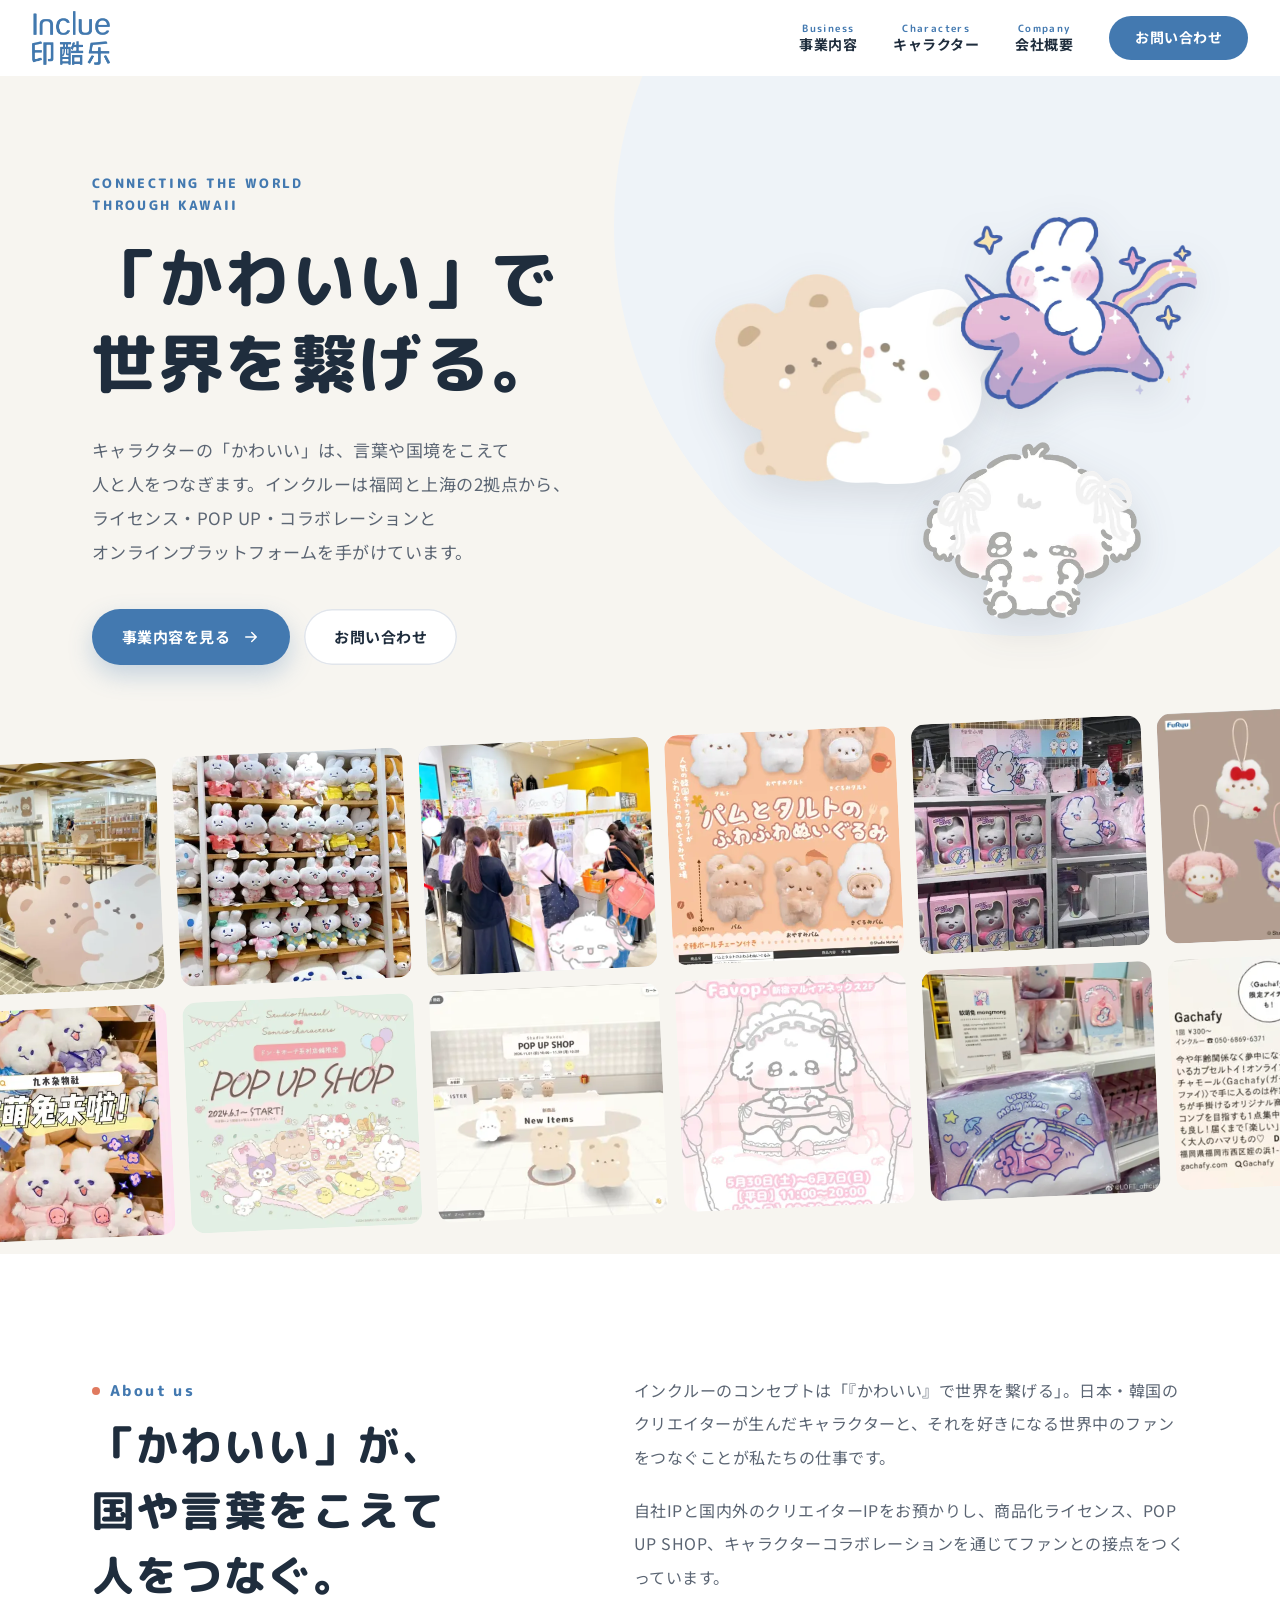
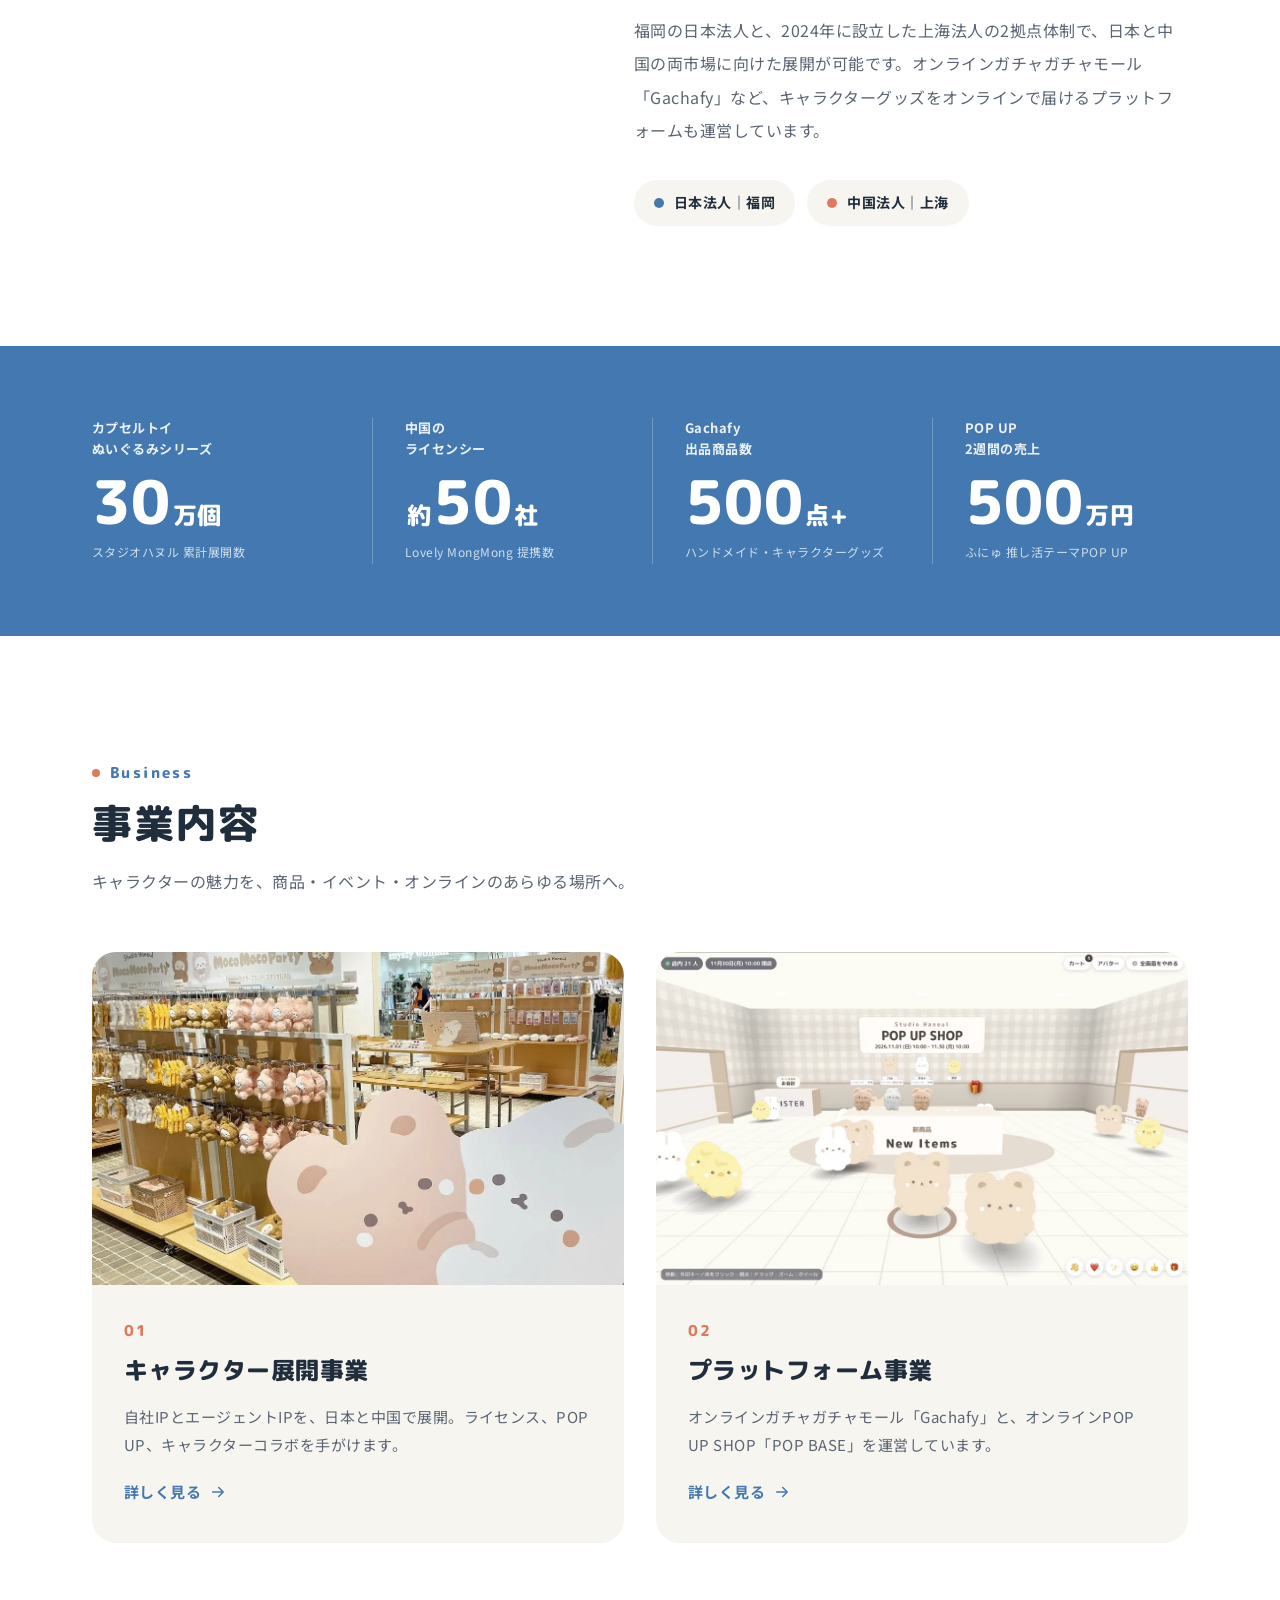
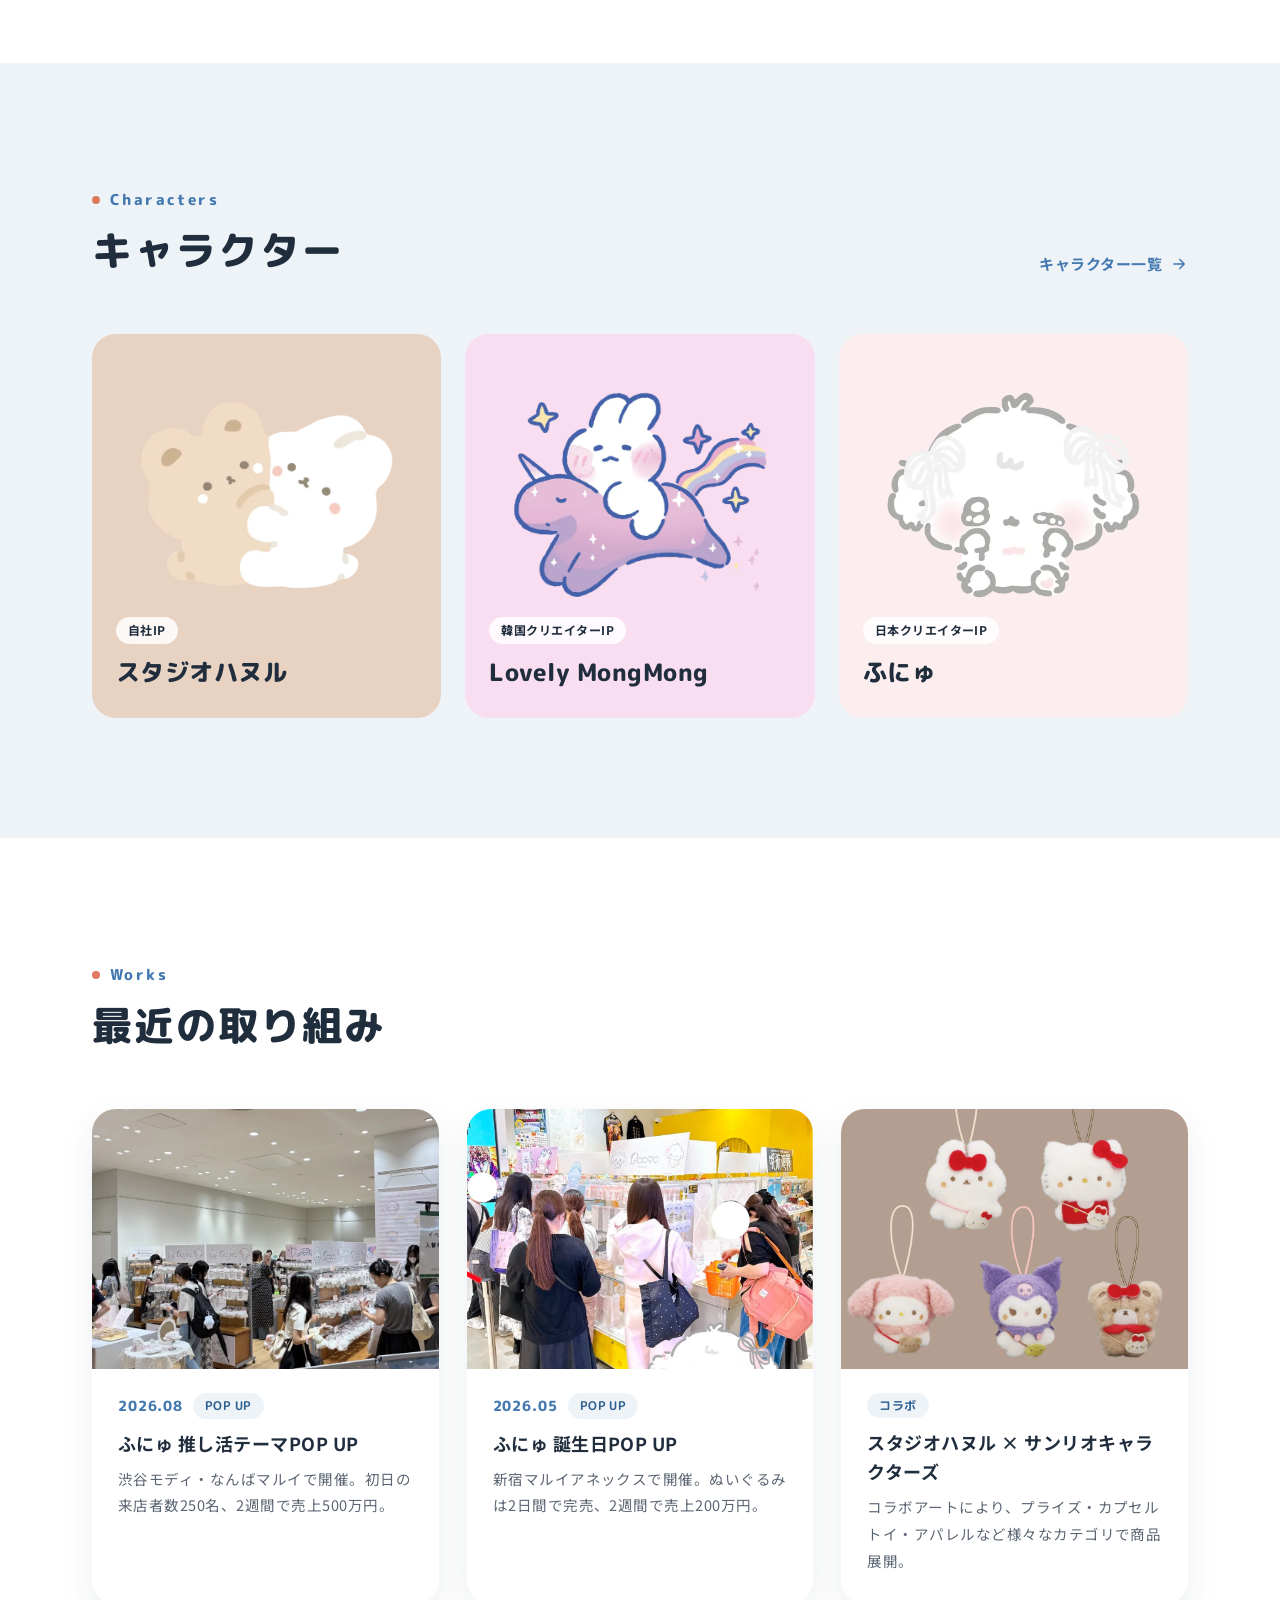
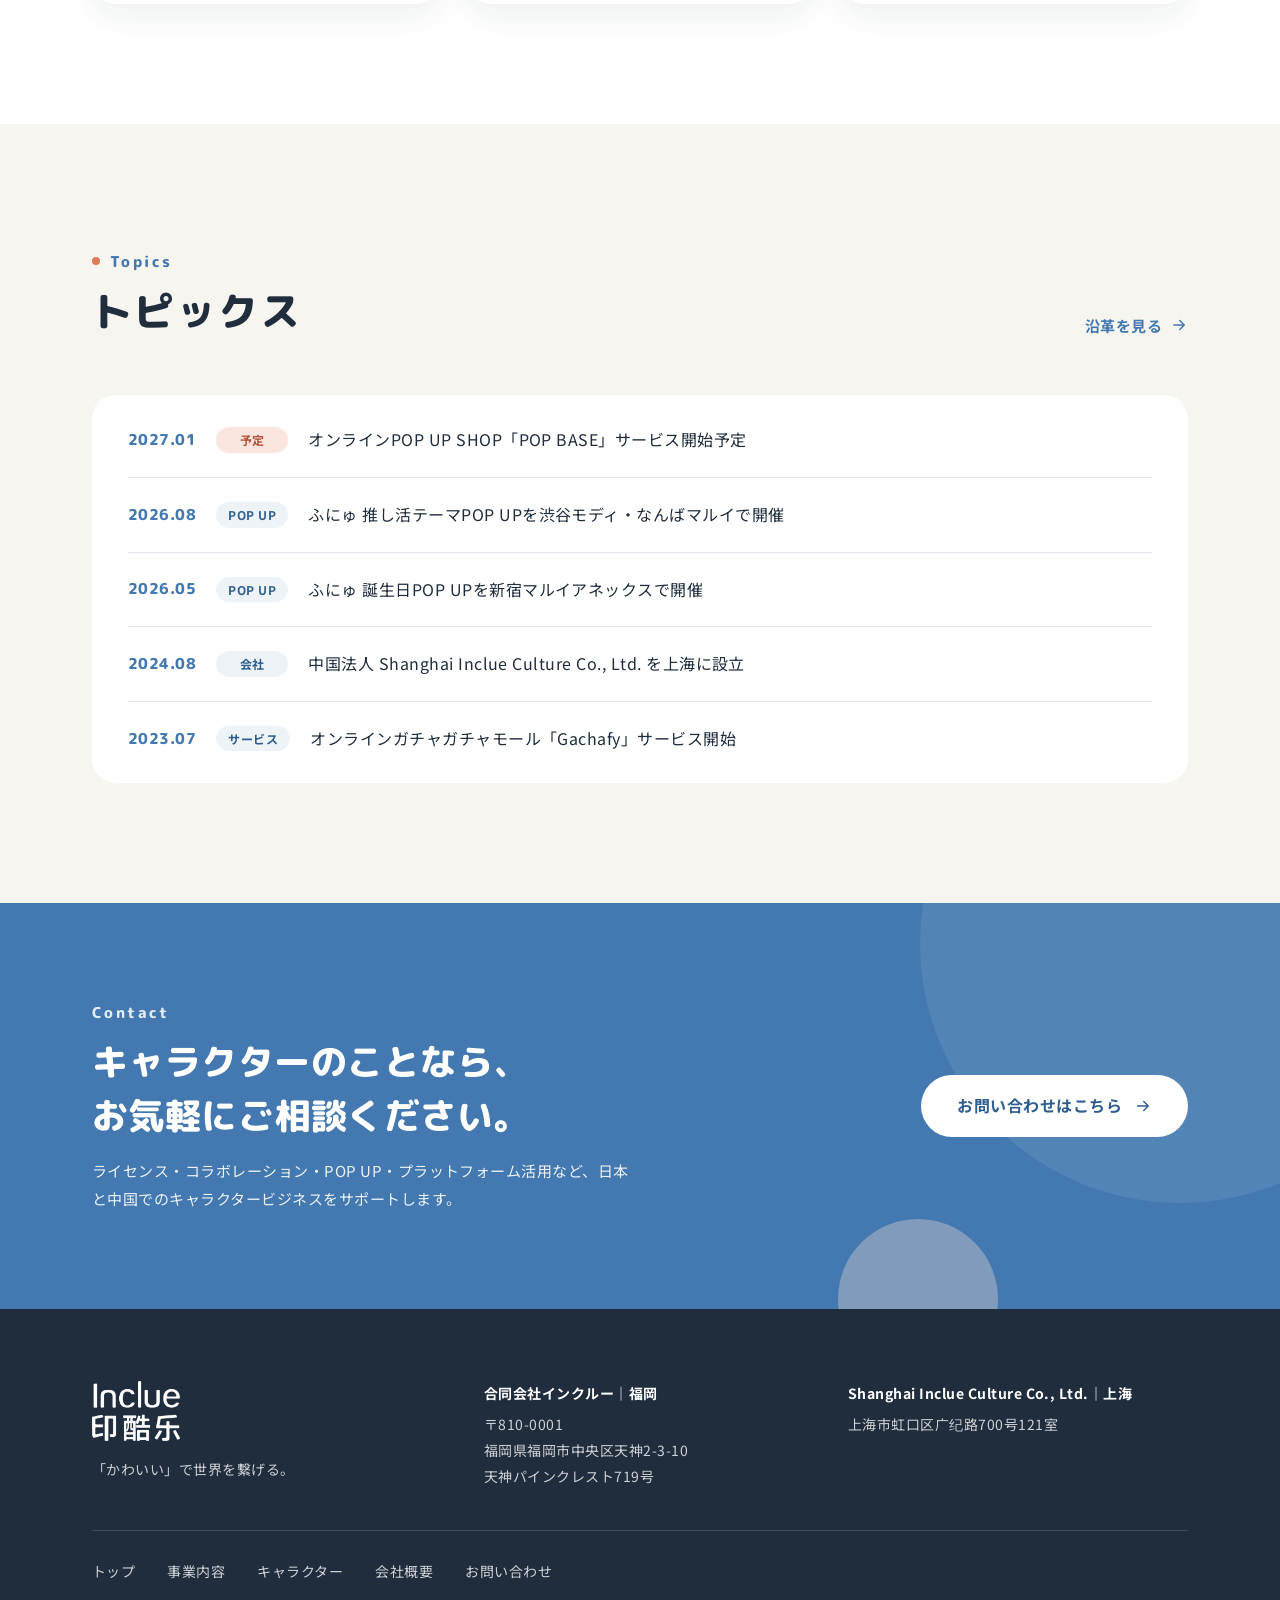
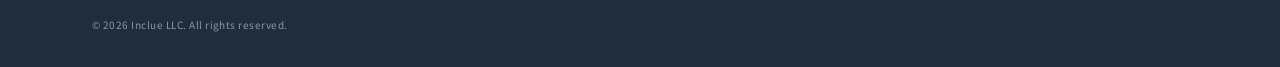
==== commit a16f6ab3: "コンセプトを「『かわいい』で世界を繋げる」に変更 トップのキャッチコピー・リード文・About us、フッターの一文、トップのdescriptionを更新  Co-Authored-By: Claud" ====
--- a/index.html
+++ b/index.html
@@ -4,11 +4,11 @@
   <meta charset="utf-8">
   <meta name="viewport" content="width=device-width, initial-scale=1">
   <title>合同会社インクルー｜Inclue LLC.</title>
-  <meta name="description" content="合同会社インクルー（Inclue LLC.）は福岡と上海の2拠点で、キャラクターのライセンス・POP UP・コラボレーションと、オンラインガチャガチャモール「Gachafy」などのプラットフォーム事業を行っています。">
+  <meta name="description" content="「かわいい」で世界を繋げる。合同会社インクルー（Inclue LLC.）は福岡と上海の2拠点で、キャラクターのライセンス・POP UP・コラボレーションと、オンラインガチャガチャモール「Gachafy」などのプラットフォーム事業を行っています。">
   <meta property="og:type" content="website">
   <meta property="og:site_name" content="合同会社インクルー">
   <meta property="og:title" content="合同会社インクルー｜Inclue LLC.">
-  <meta property="og:description" content="合同会社インクルー（Inclue LLC.）は福岡と上海の2拠点で、キャラクターのライセンス・POP UP・コラボレーションと、オンラインガチャガチャモール「Gachafy」などのプラットフォーム事業を行っています。">
+  <meta property="og:description" content="「かわいい」で世界を繋げる。合同会社インクルー（Inclue LLC.）は福岡と上海の2拠点で、キャラクターのライセンス・POP UP・コラボレーションと、オンラインガチャガチャモール「Gachafy」などのプラットフォーム事業を行っています。">
   <meta property="og:image" content="assets/img/ogp.jpg">
   <meta name="twitter:card" content="summary_large_image">
   <meta name="theme-color" content="#4379B0">
@@ -46,9 +46,9 @@
       <div class="hero-deco" aria-hidden="true"><span class="hero-c1"></span><span class="hero-c2"></span></div>
       <div class="container hero-inner">
         <div class="hero-copy">
-          <p class="hero-en">Character Business<br>Fukuoka &amp; Shanghai</p>
-          <h1 class="hero-title"><span class="nowrap">キャラクターの</span><span class="nowrap">「好き」を、</span><br><span class="nowrap">日本と中国へ。</span></h1>
-          <p class="hero-lead">合同会社インクルーは、福岡と上海の2拠点で<br class="pc-only">キャラクターのライセンス・POP UP・コラボレーションと、<br class="pc-only">オンラインプラットフォームを手がけています。</p>
+          <p class="hero-en">Connecting the world<br>through kawaii</p>
+          <h1 class="hero-title"><span class="nowrap">「かわいい」で</span><br><span class="nowrap">世界を繋げる。</span></h1>
+          <p class="hero-lead">キャラクターの「かわいい」は、言葉や国境をこえて<br class="pc-only">人と人をつなぎます。インクルーは福岡と上海の2拠点から、<br class="pc-only">ライセンス・POP UP・コラボレーションと<br class="pc-only">オンラインプラットフォームを手がけています。</p>
           <div class="hero-actions">
             <a class="btn btn-primary" href="business.html">事業内容を見る<svg class="i-arrow" viewBox="0 0 24 24" aria-hidden="true"><path d="M5 12h14M13 6l6 6-6 6"/></svg></a>
             <a class="btn btn-ghost" href="contact.html">お問い合わせ</a>
@@ -70,10 +70,11 @@
       <div class="container about-inner">
         <div class="about-head reveal">
           <p class="sec-en">About us</p>
-          <h2 class="about-title">キャラクターと、<br>それを好きな人の<br>あいだをつなぐ。</h2>
+          <h2 class="about-title">「かわいい」が、<br>国や言葉をこえて<br>人をつなぐ。</h2>
         </div>
         <div class="about-body reveal">
-          <p>インクルーは、自社IPと国内外のクリエイターIPをお預かりし、商品化ライセンス、POP UP SHOP、キャラクターコラボレーションを通じてファンとの接点をつくっています。</p>
+          <p>インクルーのコンセプトは「『かわいい』で世界を繋げる」。日本・韓国のクリエイターが生んだキャラクターと、それを好きになる世界中のファンをつなぐことが私たちの仕事です。</p>
+          <p>自社IPと国内外のクリエイターIPをお預かりし、商品化ライセンス、POP UP SHOP、キャラクターコラボレーションを通じてファンとの接点をつくっています。</p>
           <p>福岡の日本法人と、2024年に設立した上海法人の2拠点体制で、日本と中国の両市場に向けた展開が可能です。オンラインガチャガチャモール「Gachafy」など、キャラクターグッズをオンラインで届けるプラットフォームも運営しています。</p>
           <ul class="about-bases">
             <li><span class="base-dot"></span>日本法人｜福岡</li>
@@ -221,7 +222,7 @@
       <div class="footer-top">
         <div class="footer-brand">
           <img src="assets/img/logo.webp" alt="Inclue 印酷乐" width="595" height="412" loading="lazy">
-          <p>キャラクターの「好き」を、日本と中国へ。</p>
+          <p>「かわいい」で世界を繋げる。</p>
         </div>
         <div class="footer-offices">
           <div>
--- a/assets/css/style.css
+++ b/assets/css/style.css
@@ -27,6 +27,7 @@
 
 *, *::before, *::after { box-sizing: border-box; }
 html { scroll-behavior: smooth; scroll-padding-top: calc(var(--header-h) + 56px); -webkit-text-size-adjust: 100%; }
+body::before { content: ""; position: fixed; inset: 0 0 auto; height: env(safe-area-inset-top, 0px); z-index: 60; background: #fff; }
 body {
   margin: 0; font-family: var(--font-body); color: var(--c-ink); background: var(--c-bg);
   line-height: 1.85; font-size: 16px; letter-spacing: .03em; overflow-x: hidden;
@@ -38,7 +39,7 @@
 h1, h2, h3, p, dl, dd, figure { margin: 0; }
 button, input, select, textarea { font: inherit; color: inherit; }
 
-.container { width: 100%; max-width: var(--container); margin: 0 auto; padding: 0 32px; }
+.container { width: 100%; max-width: var(--container); margin: 0 auto; padding-left: max(32px, env(safe-area-inset-left, 0px)); padding-right: max(32px, env(safe-area-inset-right, 0px)); }
 .container.narrow { max-width: 920px; }
 .visually-hidden { position: absolute; width: 1px; height: 1px; overflow: hidden; clip: rect(0 0 0 0); white-space: nowrap; }
 .skip-link { position: absolute; left: 16px; top: -60px; background: var(--c-ink); color: #fff; padding: 8px 14px; border-radius: 8px; z-index: 100; }
@@ -53,13 +54,13 @@
 
 /* ---------- Header ---------- */
 .site-header {
-  position: sticky; top: 0; z-index: 50; height: var(--header-h);
+  position: sticky; top: env(safe-area-inset-top, 0px); z-index: 50; height: var(--header-h);
   background: rgba(255, 255, 255, .9);
   backdrop-filter: saturate(1.4) blur(12px); -webkit-backdrop-filter: saturate(1.4) blur(12px);
   transition: box-shadow .25s;
 }
 .site-header.is-scrolled { box-shadow: 0 1px 0 var(--c-line), 0 6px 20px rgba(31, 45, 61, .05); }
-.header-inner { display: flex; align-items: center; justify-content: space-between; height: 100%; max-width: 1360px; margin: 0 auto; padding: 0 32px; }
+.header-inner { display: flex; align-items: center; justify-content: space-between; height: 100%; max-width: 1360px; margin: 0 auto; padding-left: max(32px, env(safe-area-inset-left, 0px)); padding-right: max(32px, env(safe-area-inset-right, 0px)); }
 .brand img { width: 78px; }
 
 .global-nav > ul { display: flex; align-items: center; gap: 36px; }
@@ -73,7 +74,7 @@
 
 @media (max-width: 900px) {
   :root { --header-h: 64px; }
-  .header-inner { padding: 0 20px; }
+  .header-inner { padding-left: max(20px, env(safe-area-inset-left, 0px)); padding-right: max(20px, env(safe-area-inset-right, 0px)); }
   .brand img { width: 64px; }
   .nav-toggle {
     display: inline-flex; flex-direction: column; justify-content: center; gap: 7px;
@@ -134,9 +135,10 @@
 .chip-coral { background: #FBE6DF; color: #B4513A; }
 .note { font-size: 12px; color: var(--c-sub); margin-top: 8px; }
 
-.reveal { opacity: 0; transform: translateY(24px); transition: opacity .8s var(--ease), transform .8s var(--ease); }
+/* content is visible at rest; only a gentle slide plays when JS marks it */
+.js-reveal .reveal:not(.is-visible) { transform: translateY(16px); }
+.reveal { transition: transform .8s var(--ease); }
 .reveal.is-visible { opacity: 1; transform: none; }
-.no-js .reveal { opacity: 1; transform: none; }
 
 /* ---------- Top: hero ---------- */
 .hero { position: relative; overflow: hidden; padding: 72px 0 0; background: var(--c-base); }
@@ -403,6 +405,12 @@
 .topics-list li::before { content: ""; position: absolute; left: 4px; top: 22px; width: 10px; height: 10px; border-radius: 50%; background: var(--c-peach); box-shadow: inset 0 0 0 3px var(--c-coral); }
 .contact-mail { margin-top: 36px; background: var(--c-tint); border-radius: var(--radius-sm); padding: 22px 24px; }
 .contact-mail p { font-size: 13px; font-weight: 700; color: var(--c-sub); margin-bottom: 6px; }
+.contact-mail-row { display: flex; flex-wrap: wrap; align-items: center; gap: 10px 16px; }
+.mail-text { display: inline-flex; align-items: center; gap: 10px; font-weight: 700; color: var(--c-blue-dark); word-break: break-all; user-select: all; }
+.mail-text svg { width: 20px; height: 20px; flex-shrink: 0; fill: none; stroke: currentColor; stroke-width: 1.8; }
+.copy-btn { display: inline-flex; align-items: center; gap: 6px; border: 1.5px solid var(--c-line); background: #fff; border-radius: 999px; padding: 6px 14px; font-size: 13px; font-weight: 700; cursor: pointer; transition: border-color .2s, color .2s; }
+.copy-btn:hover { border-color: var(--c-blue); color: var(--c-blue); }
+.copy-btn svg { width: 16px; height: 16px; fill: none; stroke: currentColor; stroke-width: 1.8; }
 .contact-mail a { display: inline-flex; align-items: center; gap: 10px; font-weight: 700; color: var(--c-blue-dark); text-decoration: none; word-break: break-all; }
 .contact-mail a:hover { text-decoration: underline; }
 .contact-mail svg { width: 20px; height: 20px; flex-shrink: 0; fill: none; stroke: currentColor; stroke-width: 1.8; }
@@ -425,10 +433,15 @@
 .field .is-invalid { border-color: var(--c-coral); }
 .form-error { color: #B4513A; font-weight: 700; font-size: 14px; margin-bottom: 16px; }
 .form .btn { width: 100%; }
+.form-done { margin-top: 16px; background: var(--c-tint); border-radius: 12px; padding: 14px 18px; font-size: 14px; color: var(--c-ink); }
+.map-link { display: flex; align-items: center; justify-content: center; gap: 10px; width: 100%; height: 100%; text-decoration: none; font-weight: 700; color: var(--c-blue-dark);
+  background: radial-gradient(circle at 30% 40%, #fff 0 8%, transparent 9%), linear-gradient(135deg, #E4ECF5, #F3EEE6); transition: color .2s; }
+.map-link:hover { color: var(--c-coral); }
+.map-link svg { width: 26px; height: 26px; fill: none; stroke: currentColor; stroke-width: 1.8; stroke-linejoin: round; }
 
 /* ---------- Small screens ---------- */
 @media (max-width: 640px) {
-  .container { padding: 0 20px; }
+  .container { padding-left: max(20px, env(safe-area-inset-left, 0px)); padding-right: max(20px, env(safe-area-inset-right, 0px)); }
   .section, .ip { padding: 80px 0; }
   .sec-head, .sec-head-row { margin-bottom: 40px; }
   .hero { padding-top: 48px; }
@@ -442,6 +455,6 @@
 
 @media (prefers-reduced-motion: reduce) {
   html { scroll-behavior: auto; }
-  .reveal { opacity: 1; transform: none; transition: none; }
+  .reveal, .js-reveal .reveal:not(.is-visible) { transform: none; transition: none; }
   .hc, .marquee-track { animation: none !important; }
 }
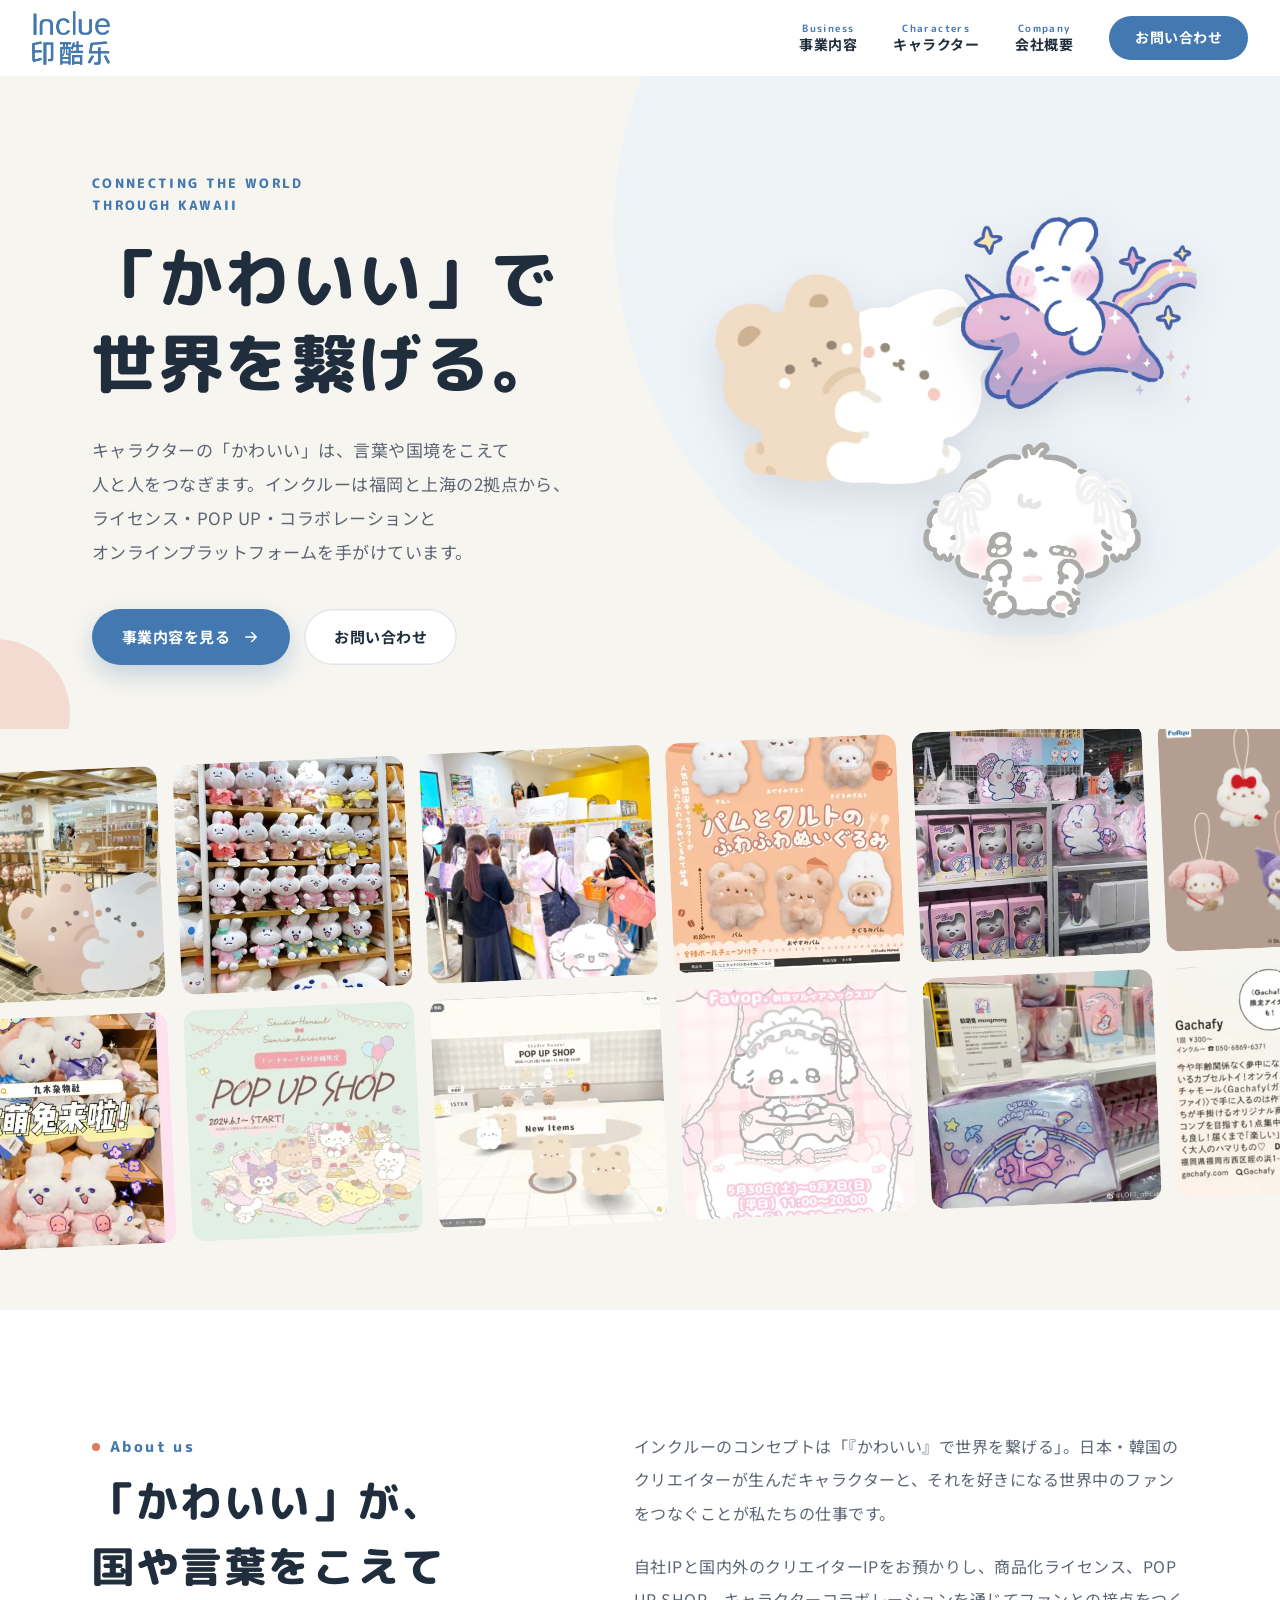
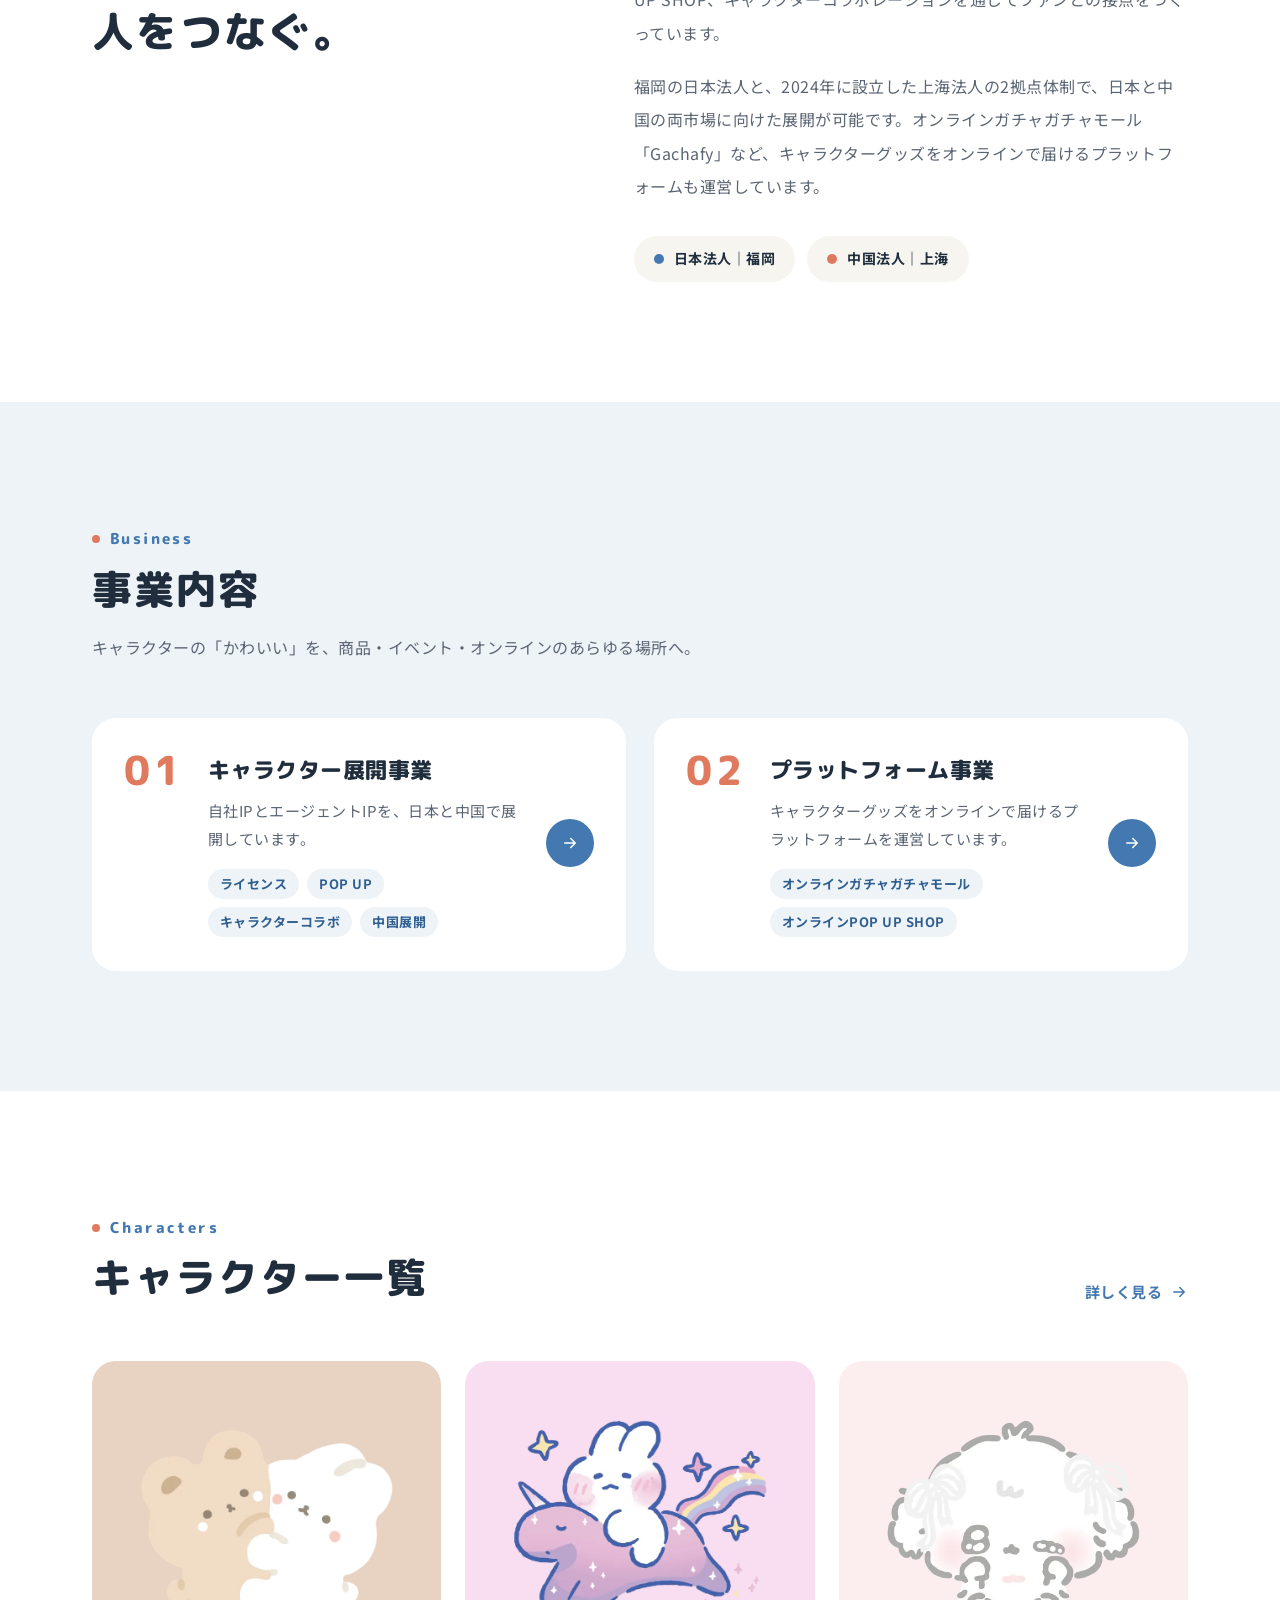
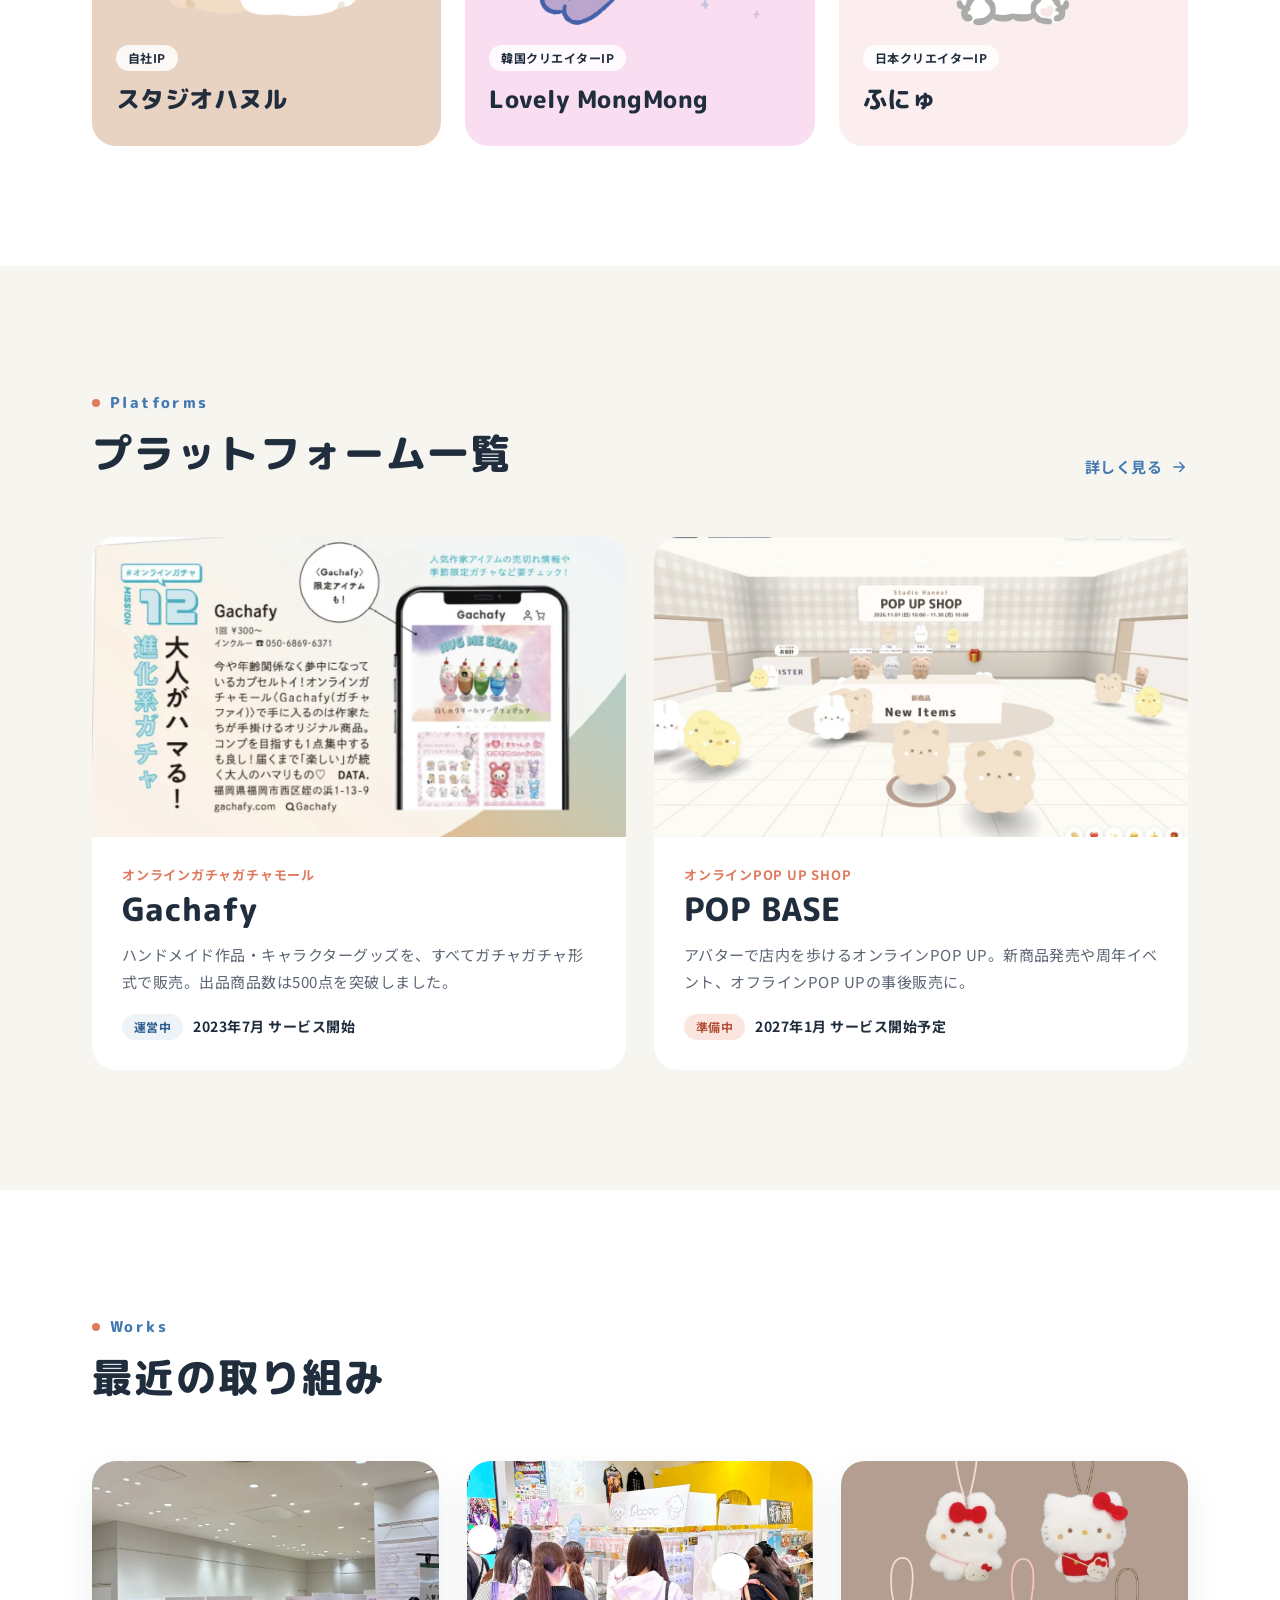
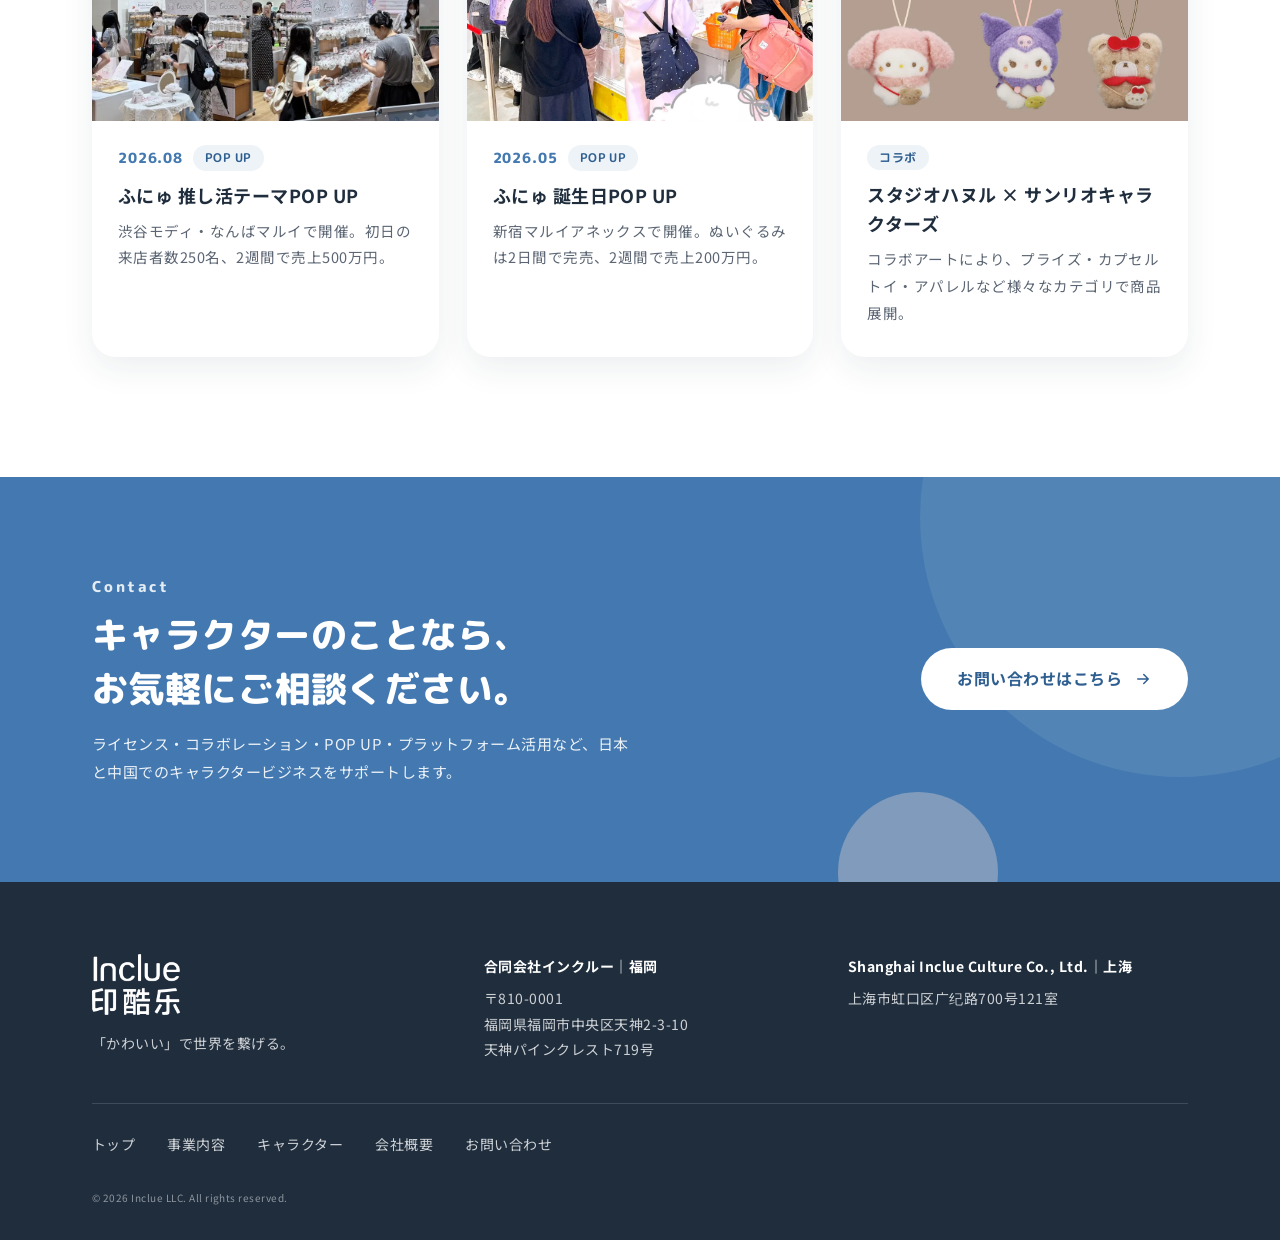
==== commit a405a980: "トップページの構成を変更 トップ → 写真 → About us → 事業内容 → キャラクター一覧 → プラットフォーム一覧 → 最近の取り組み → Contact の順に整理。 数字の帯とトピック" ====
--- a/index.html
+++ b/index.html
@@ -60,7 +60,10 @@
           <img class="hc hc-3" src="assets/img/chara-funyu.webp" alt="" width="425" height="346">
         </div>
       </div>
-      <div class="hero-marquee" aria-label="POP UPや店頭展開の様子">
+    </section>
+
+    <section class="photos" aria-label="POP UPや店頭展開の写真">
+      <div class="hero-marquee">
         <div class="marquee"><ul class="marquee-track"><li><img src="assets/img/hanuru-shop-s.webp" alt="" width="520" height="520"></li><li><img src="assets/img/mongmong-miniso-s.webp" alt="" width="520" height="520"></li><li><img src="assets/img/funyu-popup-1-s.webp" alt="" width="520" height="520"></li><li><img src="assets/img/hanuru-capsule-s.webp" alt="" width="520" height="520"></li><li><img src="assets/img/mongmong-store-s.webp" alt="" width="520" height="520"></li><li><img src="assets/img/hanuru-sanrio-s.webp" alt="" width="520" height="520"></li><li><img src="assets/img/funyu-popup-2-s.webp" alt="" width="520" height="520"></li><li aria-hidden="true"><img src="assets/img/hanuru-shop-s.webp" alt="" width="520" height="520"></li><li aria-hidden="true"><img src="assets/img/mongmong-miniso-s.webp" alt="" width="520" height="520"></li><li aria-hidden="true"><img src="assets/img/funyu-popup-1-s.webp" alt="" width="520" height="520"></li><li aria-hidden="true"><img src="assets/img/hanuru-capsule-s.webp" alt="" width="520" height="520"></li><li aria-hidden="true"><img src="assets/img/mongmong-store-s.webp" alt="" width="520" height="520"></li><li aria-hidden="true"><img src="assets/img/hanuru-sanrio-s.webp" alt="" width="520" height="520"></li><li aria-hidden="true"><img src="assets/img/funyu-popup-2-s.webp" alt="" width="520" height="520"></li></ul></div>
         <div class="marquee marquee-reverse"><ul class="marquee-track"><li><img src="assets/img/mongmong-kkv-s.webp" alt="" width="520" height="520"></li><li><img src="assets/img/hanuru-popup-s.webp" alt="" width="520" height="520"></li><li><img src="assets/img/popbase-s.webp" alt="" width="520" height="520"></li><li><img src="assets/img/funyu-birthday-s.webp" alt="" width="520" height="520"></li><li><img src="assets/img/mongmong-loft-s.webp" alt="" width="520" height="520"></li><li><img src="assets/img/gachafy-s.webp" alt="" width="520" height="520"></li><li><img src="assets/img/funyu-oshikatsu-s.webp" alt="" width="520" height="520"></li><li aria-hidden="true"><img src="assets/img/mongmong-kkv-s.webp" alt="" width="520" height="520"></li><li aria-hidden="true"><img src="assets/img/hanuru-popup-s.webp" alt="" width="520" height="520"></li><li aria-hidden="true"><img src="assets/img/popbase-s.webp" alt="" width="520" height="520"></li><li aria-hidden="true"><img src="assets/img/funyu-birthday-s.webp" alt="" width="520" height="520"></li><li aria-hidden="true"><img src="assets/img/mongmong-loft-s.webp" alt="" width="520" height="520"></li><li aria-hidden="true"><img src="assets/img/gachafy-s.webp" alt="" width="520" height="520"></li><li aria-hidden="true"><img src="assets/img/funyu-oshikatsu-s.webp" alt="" width="520" height="520"></li></ul></div>
       </div>
@@ -84,55 +87,44 @@
       </div>
     </section>
 
-    <section class="numbers" aria-label="数字で見るインクルー">
-      <div class="container">
-        <ul class="numbers-list">
-          <li class="reveal"><p class="n-label">カプセルトイ<br>ぬいぐるみシリーズ</p><p class="n-value">30<small>万個</small></p><p class="n-note">スタジオハヌル 累計展開数</p></li>
-          <li class="reveal"><p class="n-label">中国の<br>ライセンシー</p><p class="n-value"><small>約</small>50<small>社</small></p><p class="n-note">Lovely MongMong 提携数</p></li>
-          <li class="reveal"><p class="n-label">Gachafy<br>出品商品数</p><p class="n-value">500<small>点+</small></p><p class="n-note">ハンドメイド・キャラクターグッズ</p></li>
-          <li class="reveal"><p class="n-label">POP UP<br>2週間の売上</p><p class="n-value">500<small>万円</small></p><p class="n-note">ふにゅ 推し活テーマPOP UP</p></li>
-        </ul>
-      </div>
-    </section>
-
-    <section class="section">
+    <section class="section section-tint">
       <div class="container">
         <div class="sec-head">
           <p class="sec-en">Business</p>
           <h2 class="sec-title">事業内容</h2>
-          <p class="sec-lead">キャラクターの魅力を、商品・イベント・オンラインのあらゆる場所へ。</p>
-        </div>
-        <div class="biz-cards">
-          <a class="biz-card reveal" href="business.html#character">
-            <div class="biz-card-img"><img src="assets/img/hanuru-shop.webp" alt="キャラクター商品が並ぶショップの様子" loading="lazy" width="1080" height="1080"></div>
-            <div class="biz-card-body">
-              <p class="biz-num">01</p>
+          <p class="sec-lead">キャラクターの「かわいい」を、商品・イベント・オンラインのあらゆる場所へ。</p>
+        </div>
+        <div class="biz-list">
+          <a class="biz-item reveal" href="business.html#character">
+            <p class="biz-num">01</p>
+            <div class="biz-item-main">
               <h3>キャラクター展開事業</h3>
-              <p>自社IPとエージェントIPを、日本と中国で展開。ライセンス、POP UP、キャラクターコラボを手がけます。</p>
-              <span class="more">詳しく見る<svg class="i-arrow" viewBox="0 0 24 24" aria-hidden="true"><path d="M5 12h14M13 6l6 6-6 6"/></svg></span>
-            </div>
+              <p>自社IPとエージェントIPを、日本と中国で展開しています。</p>
+              <ul class="tag-row"><li>ライセンス</li><li>POP UP</li><li>キャラクターコラボ</li><li>中国展開</li></ul>
+            </div>
+            <span class="biz-go" aria-hidden="true"><svg class="i-arrow" viewBox="0 0 24 24" aria-hidden="true"><path d="M5 12h14M13 6l6 6-6 6"/></svg></span>
           </a>
-          <a class="biz-card reveal" href="business.html#platform">
-            <div class="biz-card-img"><img src="assets/img/popbase.webp" alt="オンラインPOP UP SHOP POP BASEのイメージ" loading="lazy" width="1200" height="750"></div>
-            <div class="biz-card-body">
-              <p class="biz-num">02</p>
+          <a class="biz-item reveal" href="business.html#platform">
+            <p class="biz-num">02</p>
+            <div class="biz-item-main">
               <h3>プラットフォーム事業</h3>
-              <p>オンラインガチャガチャモール「Gachafy」と、オンラインPOP UP SHOP「POP BASE」を運営しています。</p>
-              <span class="more">詳しく見る<svg class="i-arrow" viewBox="0 0 24 24" aria-hidden="true"><path d="M5 12h14M13 6l6 6-6 6"/></svg></span>
-            </div>
+              <p>キャラクターグッズをオンラインで届けるプラットフォームを運営しています。</p>
+              <ul class="tag-row"><li>オンラインガチャガチャモール</li><li>オンラインPOP UP SHOP</li></ul>
+            </div>
+            <span class="biz-go" aria-hidden="true"><svg class="i-arrow" viewBox="0 0 24 24" aria-hidden="true"><path d="M5 12h14M13 6l6 6-6 6"/></svg></span>
           </a>
         </div>
       </div>
     </section>
 
-    <section class="section section-tint">
+    <section class="section">
       <div class="container">
         <div class="sec-head-row">
         <div class="sec-head">
           <p class="sec-en">Characters</p>
-          <h2 class="sec-title">キャラクター</h2>
-        </div>
-          <a class="link-more" href="characters.html">キャラクター一覧<svg class="i-arrow" viewBox="0 0 24 24" aria-hidden="true"><path d="M5 12h14M13 6l6 6-6 6"/></svg></a>
+          <h2 class="sec-title">キャラクター一覧</h2>
+        </div>
+          <a class="link-more" href="characters.html">詳しく見る<svg class="i-arrow" viewBox="0 0 24 24" aria-hidden="true"><path d="M5 12h14M13 6l6 6-6 6"/></svg></a>
         </div>
         <ul class="chara-cards">
           <li class="reveal"><a class="chara-card cc-hanuru" href="characters.html#hanuru">
@@ -146,6 +138,38 @@
           <li class="reveal"><a class="chara-card cc-funyu" href="characters.html#funyu">
             <img src="assets/img/chara-funyu.webp" alt="" loading="lazy" width="425" height="346">
             <span class="chara-tag">日本クリエイターIP</span><span class="chara-name">ふにゅ</span>
+          </a></li>
+        </ul>
+      </div>
+    </section>
+
+    <section class="section section-soft">
+      <div class="container">
+        <div class="sec-head-row">
+        <div class="sec-head">
+          <p class="sec-en">Platforms</p>
+          <h2 class="sec-title">プラットフォーム一覧</h2>
+        </div>
+          <a class="link-more" href="business.html#platform">詳しく見る<svg class="i-arrow" viewBox="0 0 24 24" aria-hidden="true"><path d="M5 12h14M13 6l6 6-6 6"/></svg></a>
+        </div>
+        <ul class="plat-cards">
+          <li class="reveal"><a class="plat-card" href="business.html#platform">
+            <div class="plat-img"><img src="assets/img/gachafy.webp" alt="オンラインガチャガチャモール Gachafy" loading="lazy" width="1200" height="681"></div>
+            <div class="plat-body">
+              <p class="plat-kind">オンラインガチャガチャモール</p>
+              <h3>Gachafy</h3>
+              <p>ハンドメイド作品・キャラクターグッズを、すべてガチャガチャ形式で販売。出品商品数は500点を突破しました。</p>
+              <p class="plat-status"><span class="chip">運営中</span>2023年7月 サービス開始</p>
+            </div>
+          </a></li>
+          <li class="reveal"><a class="plat-card" href="business.html#platform">
+            <div class="plat-img"><img src="assets/img/popbase.webp" alt="オンラインPOP UP SHOP POP BASE の店内イメージ" loading="lazy" width="1200" height="750"></div>
+            <div class="plat-body">
+              <p class="plat-kind">オンラインPOP UP SHOP</p>
+              <h3>POP BASE</h3>
+              <p>アバターで店内を歩けるオンラインPOP UP。新商品発売や周年イベント、オフラインPOP UPの事後販売に。</p>
+              <p class="plat-status"><span class="chip chip-coral">準備中</span>2027年1月 サービス開始予定</p>
+            </div>
           </a></li>
         </ul>
       </div>
@@ -183,25 +207,6 @@
             </div>
           </article>
         </div>
-      </div>
-    </section>
-
-    <section class="section section-soft">
-      <div class="container">
-        <div class="sec-head-row">
-        <div class="sec-head">
-          <p class="sec-en">Topics</p>
-          <h2 class="sec-title">トピックス</h2>
-        </div>
-          <a class="link-more" href="company.html#history">沿革を見る<svg class="i-arrow" viewBox="0 0 24 24" aria-hidden="true"><path d="M5 12h14M13 6l6 6-6 6"/></svg></a>
-        </div>
-        <ul class="topics reveal">
-          <li><time datetime="2027-01">2027.01</time><span class="chip chip-coral">予定</span><p>オンラインPOP UP SHOP「POP BASE」サービス開始予定</p></li>
-          <li><time datetime="2026-08">2026.08</time><span class="chip">POP UP</span><p>ふにゅ 推し活テーマPOP UPを渋谷モディ・なんばマルイで開催</p></li>
-          <li><time datetime="2026-05">2026.05</time><span class="chip">POP UP</span><p>ふにゅ 誕生日POP UPを新宿マルイアネックスで開催</p></li>
-          <li><time datetime="2024-08-14">2024.08</time><span class="chip">会社</span><p>中国法人 Shanghai Inclue Culture Co., Ltd. を上海に設立</p></li>
-          <li><time datetime="2023-07">2023.07</time><span class="chip">サービス</span><p>オンラインガチャガチャモール「Gachafy」サービス開始</p></li>
-        </ul>
       </div>
     </section>
     <section class="cta-band">
--- a/assets/css/style.css
+++ b/assets/css/style.css
@@ -141,12 +141,12 @@
 .reveal.is-visible { opacity: 1; transform: none; }
 
 /* ---------- Top: hero ---------- */
-.hero { position: relative; overflow: hidden; padding: 72px 0 0; background: var(--c-base); }
+.hero { position: relative; overflow: hidden; padding: 72px 0 48px; background: var(--c-base); }
 .hero-deco span { position: absolute; border-radius: 50%; pointer-events: none; }
 .hero-c1 { width: min(70vw, 820px); aspect-ratio: 1; right: -12vw; top: -260px; background: var(--c-tint); }
-.hero-c2 { width: 150px; aspect-ratio: 1; left: -50px; bottom: 300px; background: var(--c-peach); }
+.hero-c2 { width: 150px; aspect-ratio: 1; left: -80px; bottom: -60px; background: var(--c-peach); }
 .hero-inner { position: relative; display: grid; gap: 32px; align-items: center; }
-@media (min-width: 900px) { .hero { padding-top: 96px; } .hero-inner { grid-template-columns: 1.25fr 1fr; } }
+@media (min-width: 900px) { .hero { padding-top: 96px; padding-bottom: 64px; } .hero-inner { grid-template-columns: 1.25fr 1fr; } }
 .hero-en { font-family: var(--font-round); font-weight: 800; font-size: 13px; letter-spacing: .18em; color: var(--c-blue); text-transform: uppercase; margin-bottom: 20px; line-height: 1.7; }
 .hero-title { font-family: var(--font-round); font-weight: 800; font-size: clamp(34px, 5.6vw, 64px); line-height: 1.32; letter-spacing: .04em; margin-bottom: 28px; }
 .hero-lead { color: var(--c-sub); font-size: clamp(15px, 1.5vw, 17px); line-height: 2; margin-bottom: 40px; }
@@ -158,7 +158,8 @@
 .hc-3 { width: 46%; right: 10%; bottom: 0; animation-delay: -4s; }
 @keyframes float { 0%, 100% { transform: translateY(0); } 50% { transform: translateY(-12px); } }
 
-.hero-marquee { position: relative; margin-top: 72px; padding-bottom: 40px; display: grid; gap: 16px; transform: rotate(-2.5deg); width: 110%; margin-left: -5%; }
+.photos { background: var(--c-base); overflow: hidden; padding: 16px 0 88px; }
+.hero-marquee { position: relative; display: grid; gap: 16px; transform: rotate(-2.5deg); width: 110%; margin-left: -5%; }
 .marquee { overflow: hidden; }
 .marquee-track { display: flex; gap: 16px; width: max-content; animation: marquee 60s linear infinite; }
 .marquee-reverse .marquee-track { animation-direction: reverse; animation-duration: 70s; }
@@ -199,6 +200,45 @@
 .biz-card h3 { font-family: var(--font-round); font-weight: 800; font-size: 24px; margin: 4px 0 10px; }
 .biz-card p:not(.biz-num) { color: var(--c-sub); font-size: 15px; }
 .more { display: inline-flex; align-items: center; gap: 8px; margin-top: 20px; font-weight: 700; color: var(--c-blue); font-size: 15px; }
+
+/* ---------- Top: business list ---------- */
+.biz-list { display: grid; gap: 20px; }
+@media (min-width: 900px) { .biz-list { grid-template-columns: 1fr 1fr; gap: 28px; } }
+.biz-item {
+  display: grid; grid-template-columns: auto 1fr auto; gap: 24px; align-items: center;
+  background: #fff; border-radius: var(--radius); padding: 32px 32px 34px; text-decoration: none;
+  transition: transform .3s var(--ease), box-shadow .3s;
+}
+.biz-item:hover { transform: translateY(-4px); box-shadow: var(--shadow); }
+.biz-item .biz-num { font-size: 40px; line-height: 1; align-self: start; }
+.biz-item h3 { font-family: var(--font-round); font-weight: 800; font-size: 22px; margin-bottom: 6px; }
+.biz-item-main { min-width: 0; }
+.biz-item-main > p { color: var(--c-sub); font-size: 15px; }
+.tag-row { display: flex; flex-wrap: wrap; gap: 8px; margin-top: 16px; }
+.tag-row li { font-size: 13px; font-weight: 700; padding: 3px 12px; border-radius: 999px; background: var(--c-tint); color: var(--c-blue-dark); }
+.biz-go { display: grid; place-items: center; width: 48px; height: 48px; border-radius: 50%; background: var(--c-blue); color: #fff; transition: background .2s; }
+.biz-item:hover .biz-go { background: var(--c-coral); }
+.biz-item:hover .i-arrow { transform: translateX(3px); }
+@media (max-width: 640px) {
+  .biz-item { grid-template-columns: 1fr auto; padding: 26px 22px 28px; gap: 12px 16px; }
+  .biz-item .biz-num { font-size: 30px; }
+  .biz-item-main { grid-column: 1 / -1; grid-row: 2; }
+  .biz-go { grid-column: 2; grid-row: 1; width: 40px; height: 40px; }
+}
+
+/* ---------- Top: platform list ---------- */
+.plat-cards { display: grid; gap: 28px; }
+@media (min-width: 800px) { .plat-cards { grid-template-columns: 1fr 1fr; } }
+.plat-card { display: flex; flex-direction: column; height: 100%; text-decoration: none; background: #fff; border-radius: var(--radius); overflow: hidden; transition: transform .3s var(--ease), box-shadow .3s; }
+.plat-card:hover { transform: translateY(-6px); box-shadow: var(--shadow); }
+.plat-img { aspect-ratio: 16 / 9; overflow: hidden; background: var(--c-line); }
+.plat-img img { width: 100%; height: 100%; object-fit: cover; transition: transform .6s var(--ease); }
+.plat-card:hover .plat-img img { transform: scale(1.04); }
+.plat-body { padding: 26px 30px 30px; display: flex; flex-direction: column; flex: 1; }
+.plat-kind { font-size: 13px; font-weight: 700; color: var(--c-coral); letter-spacing: .06em; }
+.plat-card h3 { font-family: var(--font-round); font-weight: 800; font-size: 32px; line-height: 1.3; margin: 2px 0 10px; }
+.plat-body > p:not(.plat-kind):not(.plat-status) { color: var(--c-sub); font-size: 15px; }
+.plat-status { display: flex; align-items: center; gap: 10px; margin-top: auto; padding-top: 18px; font-size: 14px; font-weight: 700; }
 
 /* ---------- Top: characters ---------- */
 .chara-cards { display: grid; gap: 24px; }
@@ -445,7 +485,7 @@
   .section, .ip { padding: 80px 0; }
   .sec-head, .sec-head-row { margin-bottom: 40px; }
   .hero { padding-top: 48px; }
-  .hero-marquee { margin-top: 48px; }
+  .photos { padding: 8px 0 64px; }
   .biz-card-body { padding: 26px 22px 30px; }
   .numbers { padding: 56px 0; }
   .split { margin-bottom: 56px; }
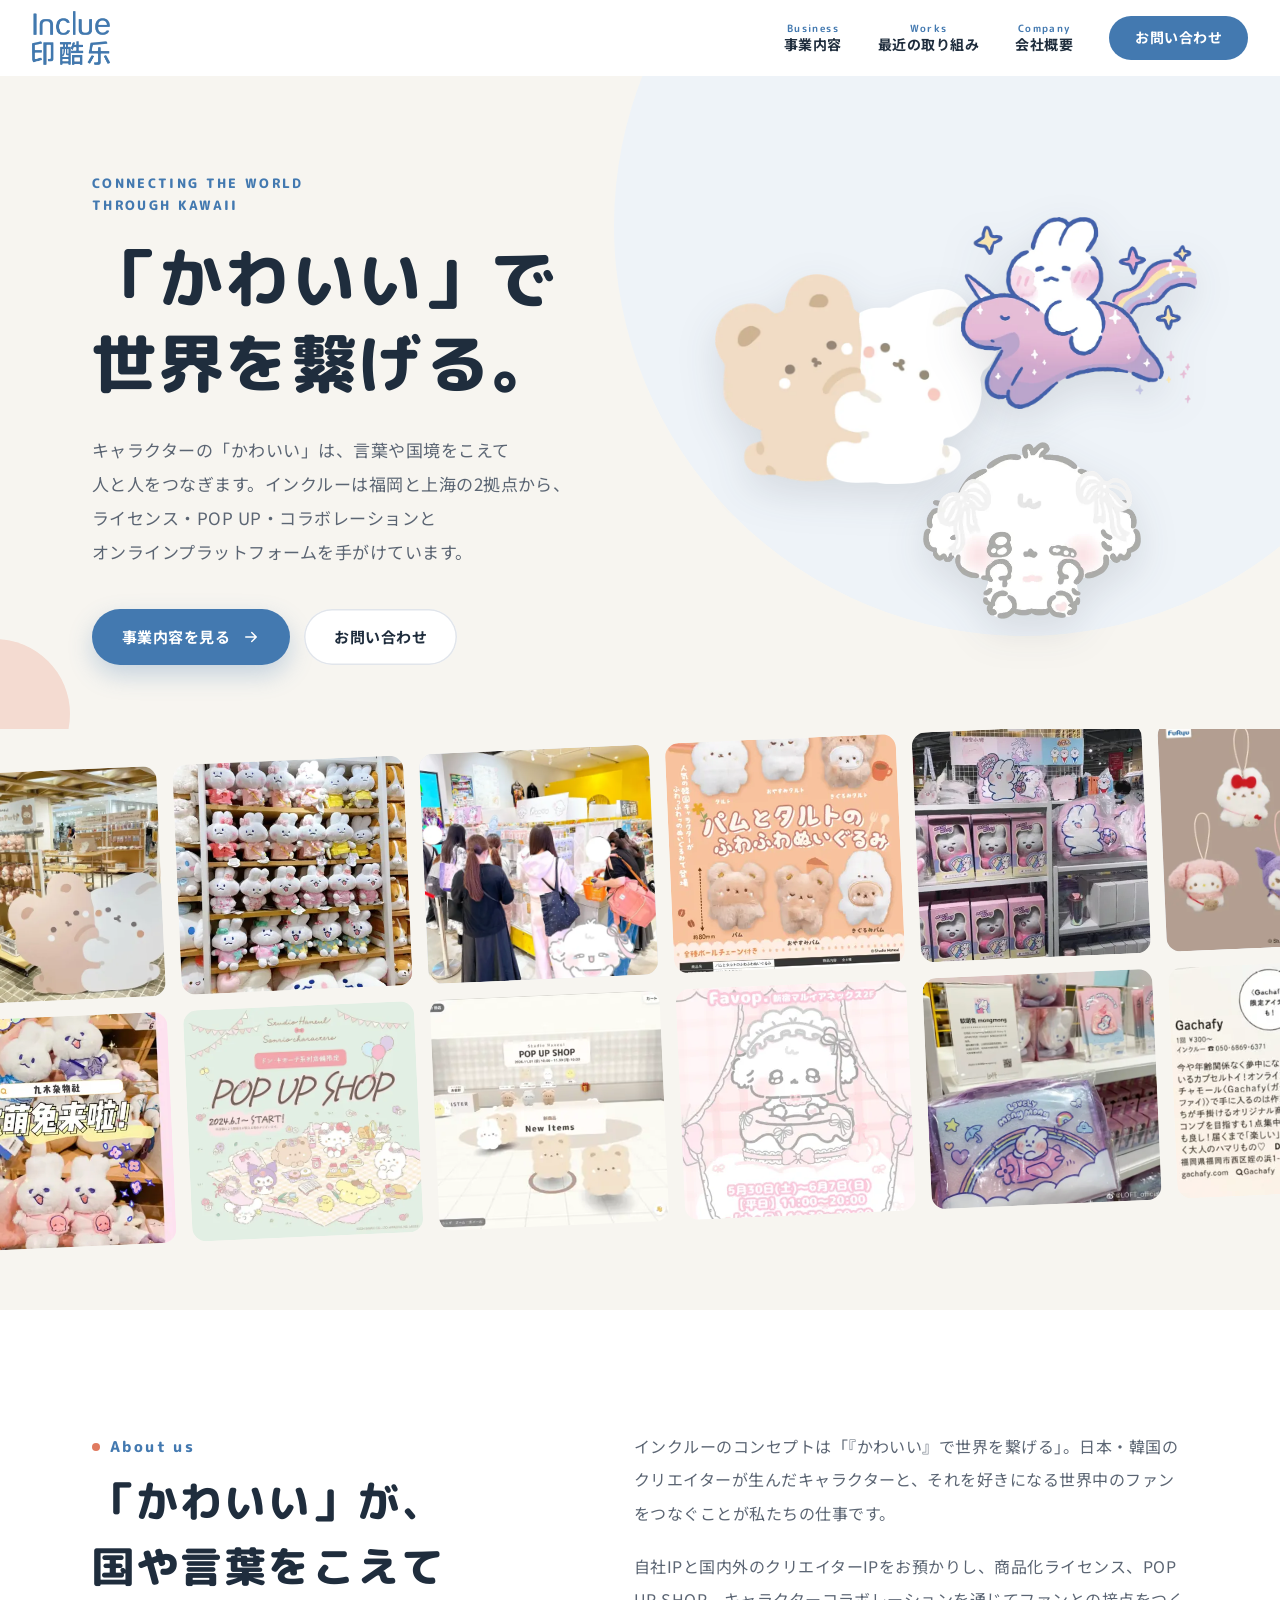
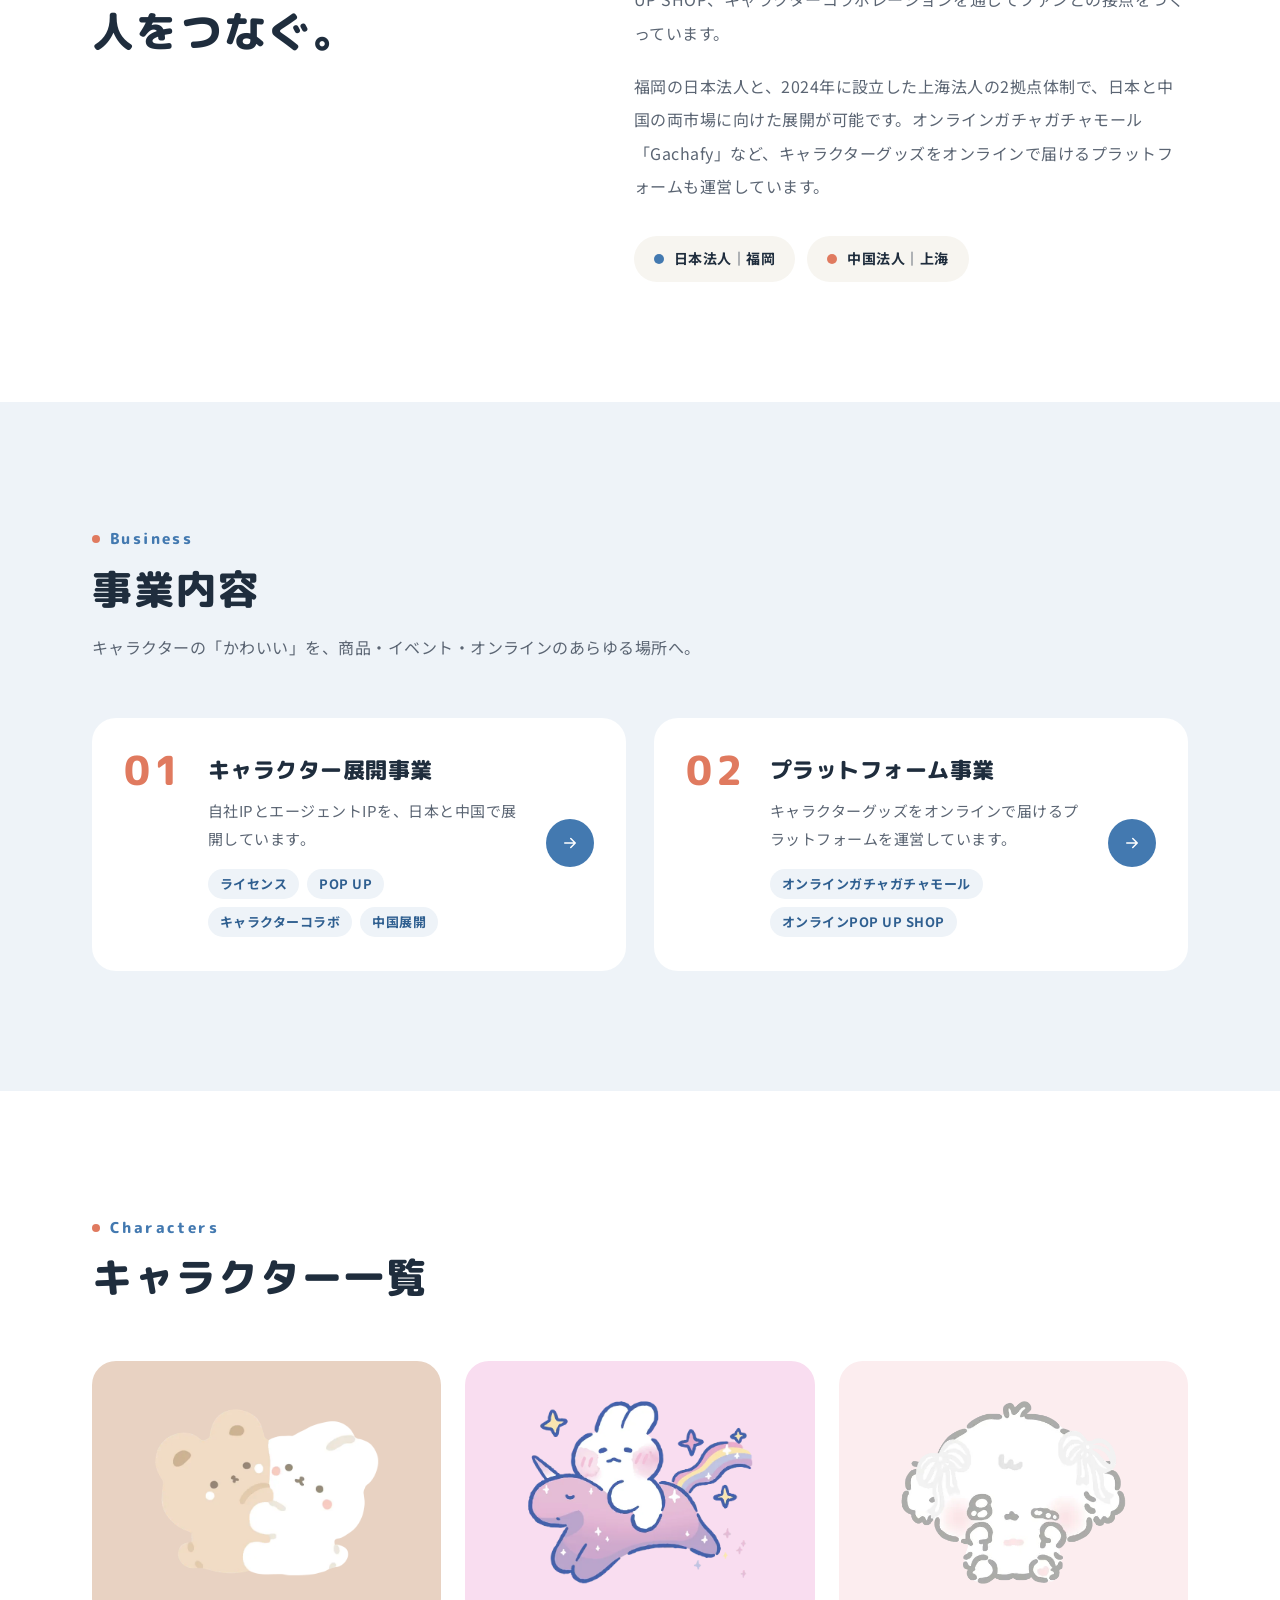
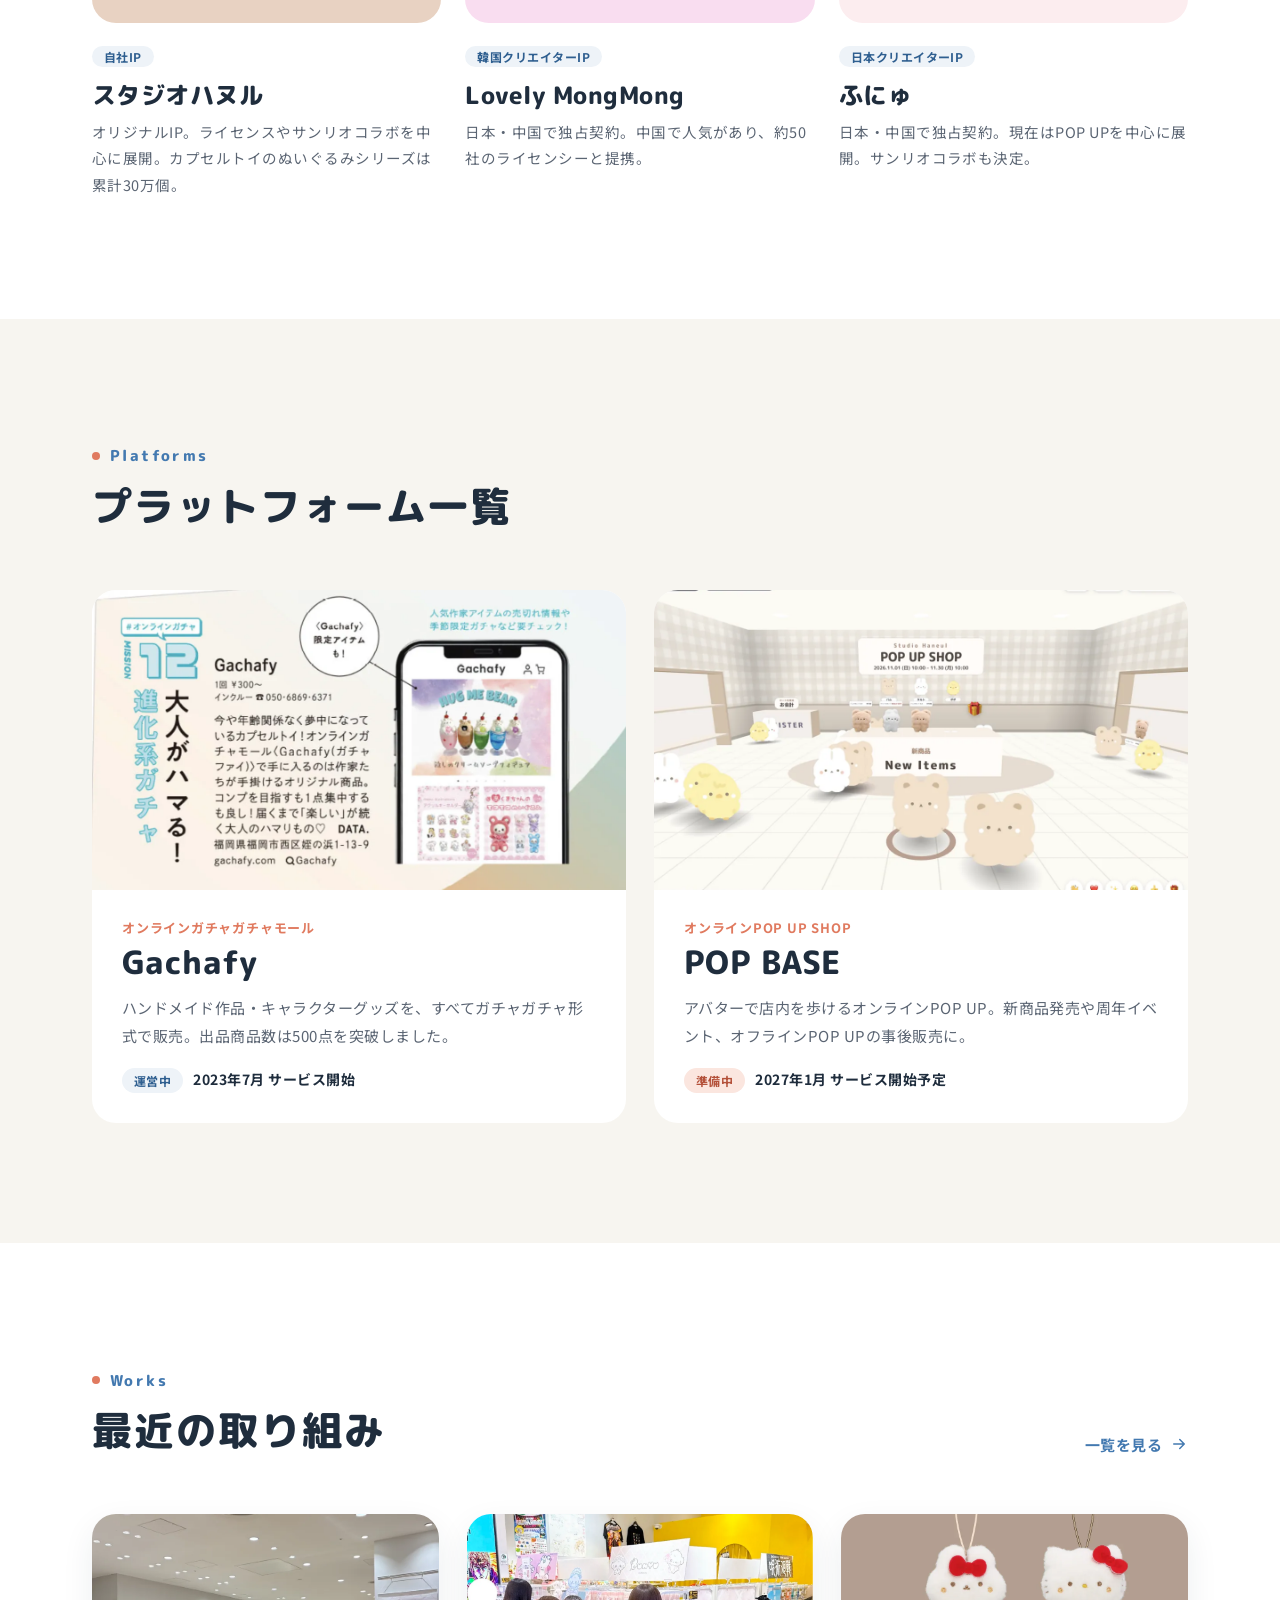
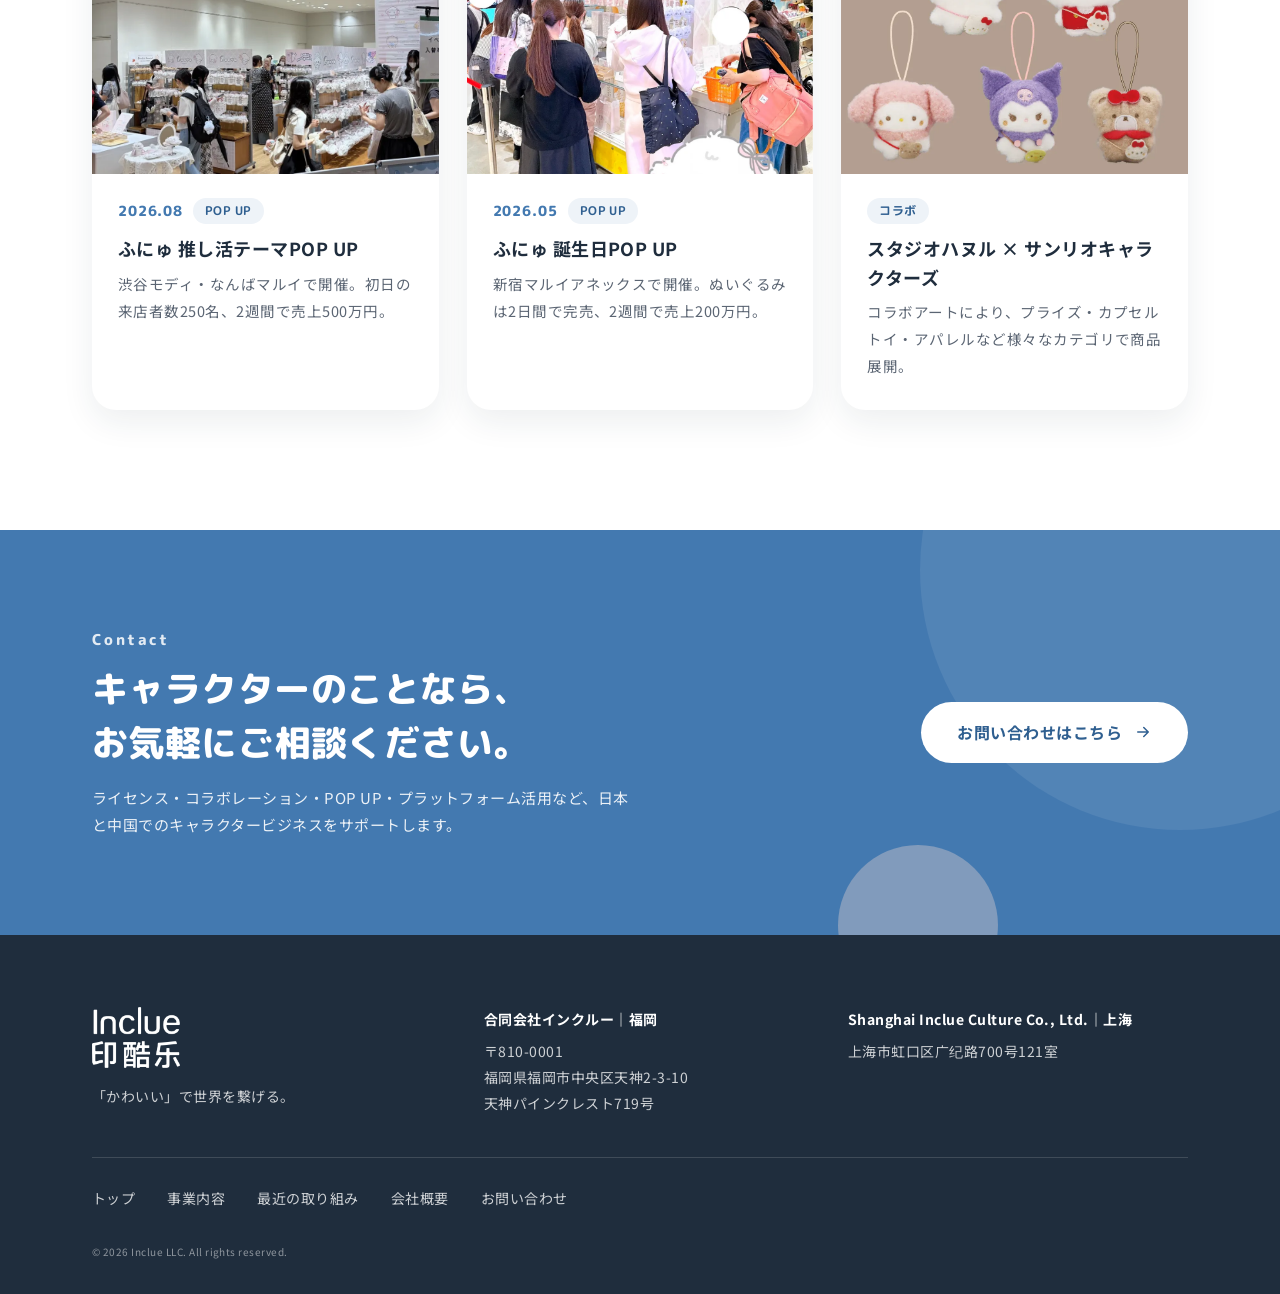
==== commit a9ebf64c: "キャラクター詳細ページを廃止し、最近の取り組みページを追加 - characters.html を削除し、キャラクター・プラットフォームの情報はトップで完結させる - works.html（最近の取り" ====
--- a/index.html
+++ b/index.html
@@ -33,7 +33,7 @@
       <nav class="global-nav" id="global-nav" aria-label="メインメニュー">
         <ul>
           <li><a href="business.html"><span class="nav-en">Business</span>事業内容</a></li>
-          <li><a href="characters.html"><span class="nav-en">Characters</span>キャラクター</a></li>
+          <li><a href="works.html"><span class="nav-en">Works</span>最近の取り組み</a></li>
           <li><a href="company.html"><span class="nav-en">Company</span>会社概要</a></li>
           <li class="nav-cta-item"><a class="nav-cta" href="contact.html">お問い合わせ</a></li>
         </ul>
@@ -117,43 +117,49 @@
       </div>
     </section>
 
-    <section class="section">
-      <div class="container">
-        <div class="sec-head-row">
+    <section class="section" id="characters">
+      <div class="container">
         <div class="sec-head">
           <p class="sec-en">Characters</p>
           <h2 class="sec-title">キャラクター一覧</h2>
         </div>
-          <a class="link-more" href="characters.html">詳しく見る<svg class="i-arrow" viewBox="0 0 24 24" aria-hidden="true"><path d="M5 12h14M13 6l6 6-6 6"/></svg></a>
-        </div>
         <ul class="chara-cards">
-          <li class="reveal"><a class="chara-card cc-hanuru" href="characters.html#hanuru">
-            <img src="assets/img/chara-hanuru.webp" alt="" loading="lazy" width="600" height="444">
-            <span class="chara-tag">自社IP</span><span class="chara-name">スタジオハヌル</span>
-          </a></li>
-          <li class="reveal"><a class="chara-card cc-mongmong" href="characters.html#mongmong">
-            <img src="assets/img/chara-mongmong.webp" alt="" loading="lazy" width="600" height="487">
-            <span class="chara-tag">韓国クリエイターIP</span><span class="chara-name">Lovely MongMong</span>
-          </a></li>
-          <li class="reveal"><a class="chara-card cc-funyu" href="characters.html#funyu">
-            <img src="assets/img/chara-funyu.webp" alt="" loading="lazy" width="425" height="346">
-            <span class="chara-tag">日本クリエイターIP</span><span class="chara-name">ふにゅ</span>
-          </a></li>
-        </ul>
-      </div>
-    </section>
-
-    <section class="section section-soft">
-      <div class="container">
-        <div class="sec-head-row">
+          <li class="chara-item reveal">
+            <div class="chara-card cc-hanuru"><img src="assets/img/chara-hanuru.webp" alt="スタジオハヌルのキャラクター" loading="lazy" width="600" height="444"></div>
+            <div class="chara-info">
+              <span class="chara-tag">自社IP</span>
+              <h3 class="chara-name">スタジオハヌル</h3>
+              <p>オリジナルIP。ライセンスやサンリオコラボを中心に展開。カプセルトイのぬいぐるみシリーズは累計30万個。</p>
+            </div>
+          </li>
+          <li class="chara-item reveal">
+            <div class="chara-card cc-mongmong"><img src="assets/img/chara-mongmong.webp" alt="Lovely MongMongのキャラクター" loading="lazy" width="600" height="487"></div>
+            <div class="chara-info">
+              <span class="chara-tag">韓国クリエイターIP</span>
+              <h3 class="chara-name">Lovely MongMong</h3>
+              <p>日本・中国で独占契約。中国で人気があり、約50社のライセンシーと提携。</p>
+            </div>
+          </li>
+          <li class="chara-item reveal">
+            <div class="chara-card cc-funyu"><img src="assets/img/chara-funyu.webp" alt="ふにゅのキャラクター" loading="lazy" width="425" height="346"></div>
+            <div class="chara-info">
+              <span class="chara-tag">日本クリエイターIP</span>
+              <h3 class="chara-name">ふにゅ</h3>
+              <p>日本・中国で独占契約。現在はPOP UPを中心に展開。サンリオコラボも決定。</p>
+            </div>
+          </li>
+        </ul>
+      </div>
+    </section>
+
+    <section class="section section-soft" id="platforms">
+      <div class="container">
         <div class="sec-head">
           <p class="sec-en">Platforms</p>
           <h2 class="sec-title">プラットフォーム一覧</h2>
         </div>
-          <a class="link-more" href="business.html#platform">詳しく見る<svg class="i-arrow" viewBox="0 0 24 24" aria-hidden="true"><path d="M5 12h14M13 6l6 6-6 6"/></svg></a>
-        </div>
         <ul class="plat-cards">
-          <li class="reveal"><a class="plat-card" href="business.html#platform">
+          <li class="reveal"><div class="plat-card">
             <div class="plat-img"><img src="assets/img/gachafy.webp" alt="オンラインガチャガチャモール Gachafy" loading="lazy" width="1200" height="681"></div>
             <div class="plat-body">
               <p class="plat-kind">オンラインガチャガチャモール</p>
@@ -161,8 +167,8 @@
               <p>ハンドメイド作品・キャラクターグッズを、すべてガチャガチャ形式で販売。出品商品数は500点を突破しました。</p>
               <p class="plat-status"><span class="chip">運営中</span>2023年7月 サービス開始</p>
             </div>
-          </a></li>
-          <li class="reveal"><a class="plat-card" href="business.html#platform">
+          </div></li>
+          <li class="reveal"><div class="plat-card">
             <div class="plat-img"><img src="assets/img/popbase.webp" alt="オンラインPOP UP SHOP POP BASE の店内イメージ" loading="lazy" width="1200" height="750"></div>
             <div class="plat-body">
               <p class="plat-kind">オンラインPOP UP SHOP</p>
@@ -170,16 +176,19 @@
               <p>アバターで店内を歩けるオンラインPOP UP。新商品発売や周年イベント、オフラインPOP UPの事後販売に。</p>
               <p class="plat-status"><span class="chip chip-coral">準備中</span>2027年1月 サービス開始予定</p>
             </div>
-          </a></li>
-        </ul>
-      </div>
-    </section>
-
-    <section class="section">
-      <div class="container">
+          </div></li>
+        </ul>
+      </div>
+    </section>
+
+    <section class="section" id="works">
+      <div class="container">
+        <div class="sec-head-row">
         <div class="sec-head">
           <p class="sec-en">Works</p>
           <h2 class="sec-title">最近の取り組み</h2>
+        </div>
+          <a class="link-more" href="works.html">一覧を見る<svg class="i-arrow" viewBox="0 0 24 24" aria-hidden="true"><path d="M5 12h14M13 6l6 6-6 6"/></svg></a>
         </div>
         <div class="works">
           <article class="work reveal">
@@ -244,7 +253,7 @@
         <ul>
           <li><a href="index.html">トップ</a></li>
           <li><a href="business.html">事業内容</a></li>
-          <li><a href="characters.html">キャラクター</a></li>
+          <li><a href="works.html">最近の取り組み</a></li>
           <li><a href="company.html">会社概要</a></li>
           <li><a href="contact.html">お問い合わせ</a></li>
         </ul>
--- a/assets/css/style.css
+++ b/assets/css/style.css
@@ -230,10 +230,10 @@
 .plat-cards { display: grid; gap: 28px; }
 @media (min-width: 800px) { .plat-cards { grid-template-columns: 1fr 1fr; } }
 .plat-card { display: flex; flex-direction: column; height: 100%; text-decoration: none; background: #fff; border-radius: var(--radius); overflow: hidden; transition: transform .3s var(--ease), box-shadow .3s; }
-.plat-card:hover { transform: translateY(-6px); box-shadow: var(--shadow); }
+
 .plat-img { aspect-ratio: 16 / 9; overflow: hidden; background: var(--c-line); }
 .plat-img img { width: 100%; height: 100%; object-fit: cover; transition: transform .6s var(--ease); }
-.plat-card:hover .plat-img img { transform: scale(1.04); }
+
 .plat-body { padding: 26px 30px 30px; display: flex; flex-direction: column; flex: 1; }
 .plat-kind { font-size: 13px; font-weight: 700; color: var(--c-coral); letter-spacing: .06em; }
 .plat-card h3 { font-family: var(--font-round); font-weight: 800; font-size: 32px; line-height: 1.3; margin: 2px 0 10px; }
@@ -247,9 +247,15 @@
   position: relative; display: flex; flex-direction: column; justify-content: flex-end; text-decoration: none;
   aspect-ratio: 4 / 4.4; border-radius: var(--radius); padding: 24px; overflow: hidden; transition: transform .3s var(--ease);
 }
-.chara-card:hover { transform: translateY(-6px) rotate(-.6deg); }
+
 .chara-card img { position: absolute; left: 50%; top: 42%; width: 72%; transform: translate(-50%, -50%); transition: transform .4s var(--ease); }
-.chara-card:hover img { transform: translate(-50%, -54%) scale(1.04); }
+.chara-item:hover .chara-card img { transform: translate(-50%, -54%) scale(1.04) rotate(-2deg); }
+.chara-item { display: flex; flex-direction: column; gap: 18px; }
+.chara-item .chara-card { aspect-ratio: 4 / 3; padding: 0; }
+.chara-item .chara-card img { top: 50%; width: 64%; }
+.chara-info p { color: var(--c-sub); font-size: 14.5px; margin-top: 6px; }
+.chara-info .chara-tag { background: var(--c-tint); color: var(--c-blue-dark); }
+.chara-info .chara-name { display: block; margin-top: 8px; line-height: 1.4; }
 .chara-tag { position: relative; align-self: flex-start; font-size: 12px; font-weight: 700; background: rgba(255, 255, 255, .85); padding: 2px 12px; border-radius: 999px; margin-bottom: 6px; }
 .chara-name { position: relative; font-family: var(--font-round); font-weight: 800; font-size: 24px; }
 .cc-hanuru { background: #E8D2C2; }
@@ -498,3 +504,24 @@
   .reveal, .js-reveal .reveal:not(.is-visible) { transform: none; transition: none; }
   .hc, .marquee-track { animation: none !important; }
 }
+
+/* ---------- Works page ---------- */
+.filter { display: flex; flex-wrap: wrap; gap: 10px; margin-bottom: 16px; }
+.filter-btn {
+  border: 1.5px solid var(--c-line); background: #fff; border-radius: 999px; padding: 8px 20px;
+  font-size: 14px; font-weight: 700; cursor: pointer; transition: background .2s, color .2s, border-color .2s;
+}
+.filter-btn:hover { border-color: var(--c-blue); color: var(--c-blue); }
+.filter-btn[aria-pressed="true"] { background: var(--c-blue); border-color: var(--c-blue); color: #fff; }
+.filter-count { font-size: 13px; color: var(--c-sub); margin-bottom: 28px; }
+.works-all .work { display: flex; flex-direction: column; }
+.works-all .work[hidden] { display: none; }
+.works-all .work img { aspect-ratio: 4 / 3; }
+.works-all .work-body { display: flex; flex-direction: column; flex: 1; }
+.work-ip { font-size: 13px; font-weight: 700; color: var(--c-coral); margin-top: 12px; }
+.work-title { font-size: 19px; font-weight: 700; line-height: 1.55; margin: 2px 0 8px; }
+.work-body > p:not(.work-meta):not(.work-ip) { color: var(--c-sub); font-size: 14.5px; }
+.work-results { display: grid; grid-template-columns: repeat(auto-fit, minmax(120px, 1fr)); gap: 8px; margin-top: auto; padding-top: 18px; }
+.work-results > div { background: var(--c-base); border-radius: 10px; padding: 10px 14px; }
+.work-results dt { font-size: 11px; color: var(--c-sub); }
+.work-results dd { font-family: var(--font-round); font-weight: 800; color: var(--c-coral); font-size: 18px; line-height: 1.5; }
